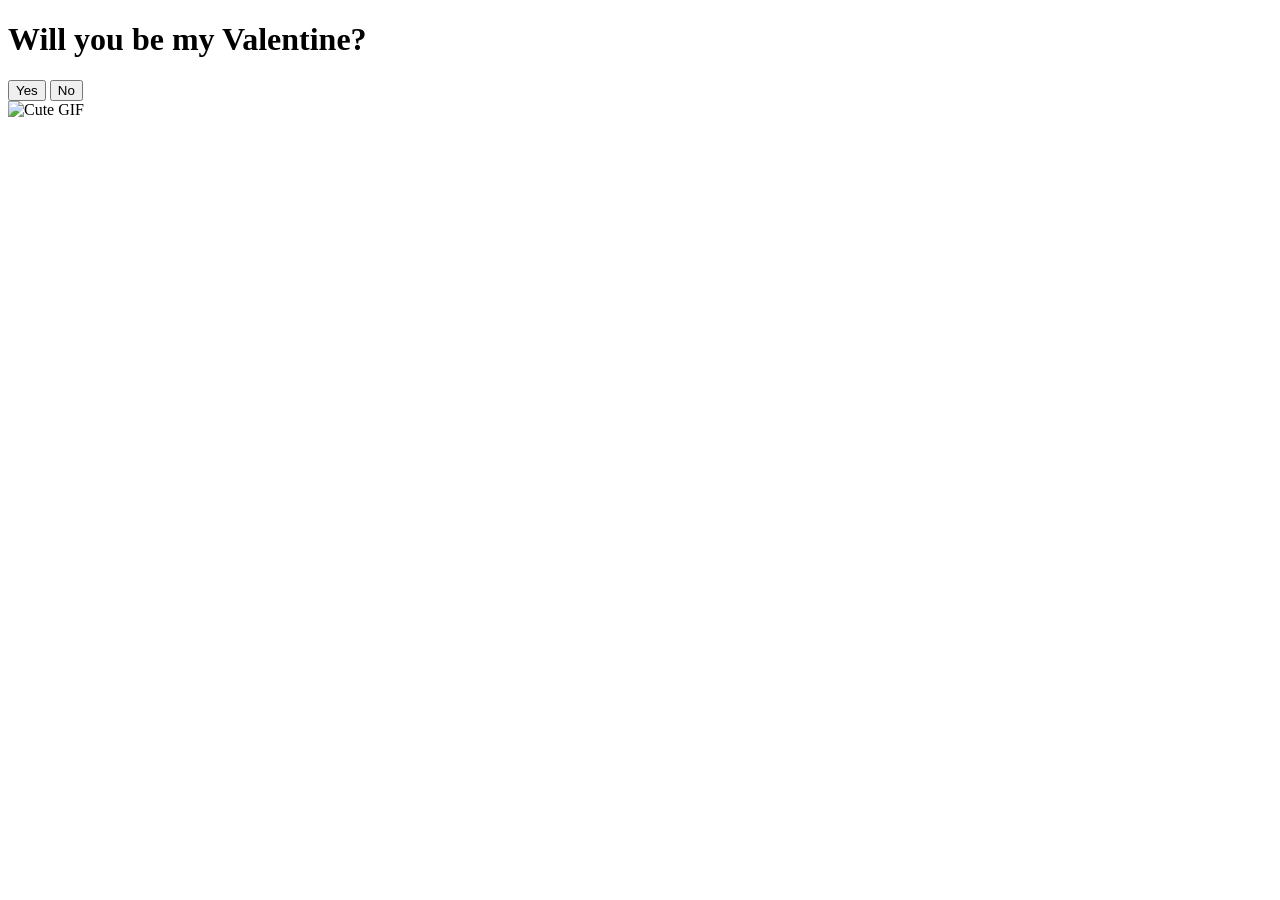
==== index.html @ e6e79764 "Initial commit for BMV project" ====
<!DOCTYPE html>
<html lang="en">
<head>
    <meta charset="UTF-8">
    <meta name="viewport" content="width=device-width, initial-scale=1.0">
    <title>Will You Be My Valentine?</title>
    <link rel="stylesheet" href="styles.css">
</head>
<body>
    <div class="container">
        <h1>Will you be my Valentine?</h1>
        <div class="buttons">
            <button class="yes-button" onclick="handleYesClick()">Yes</button>
            <button class="no-button" onclick="handleNoClick()">No</button>
        </div>
        <div class="gif_container">
            <img src="https://media1.giphy.com/media/v1.Y2lkPTc5MGI3NjExbW5lenZyZHI5OXM2eW95b3pmMG40cWVrMDhtNjVuM3A4dGNxa2g2dSZlcD12MV9pbnRlcm5hbF9naWZfYnlfaWQmY3Q9cw/VM1fcpu2bKs1e2Kdbj/giphy.gif" alt="Cute GIF">
        </div>
    </div>
    <script src="script.js"></script>
</body>
</html>
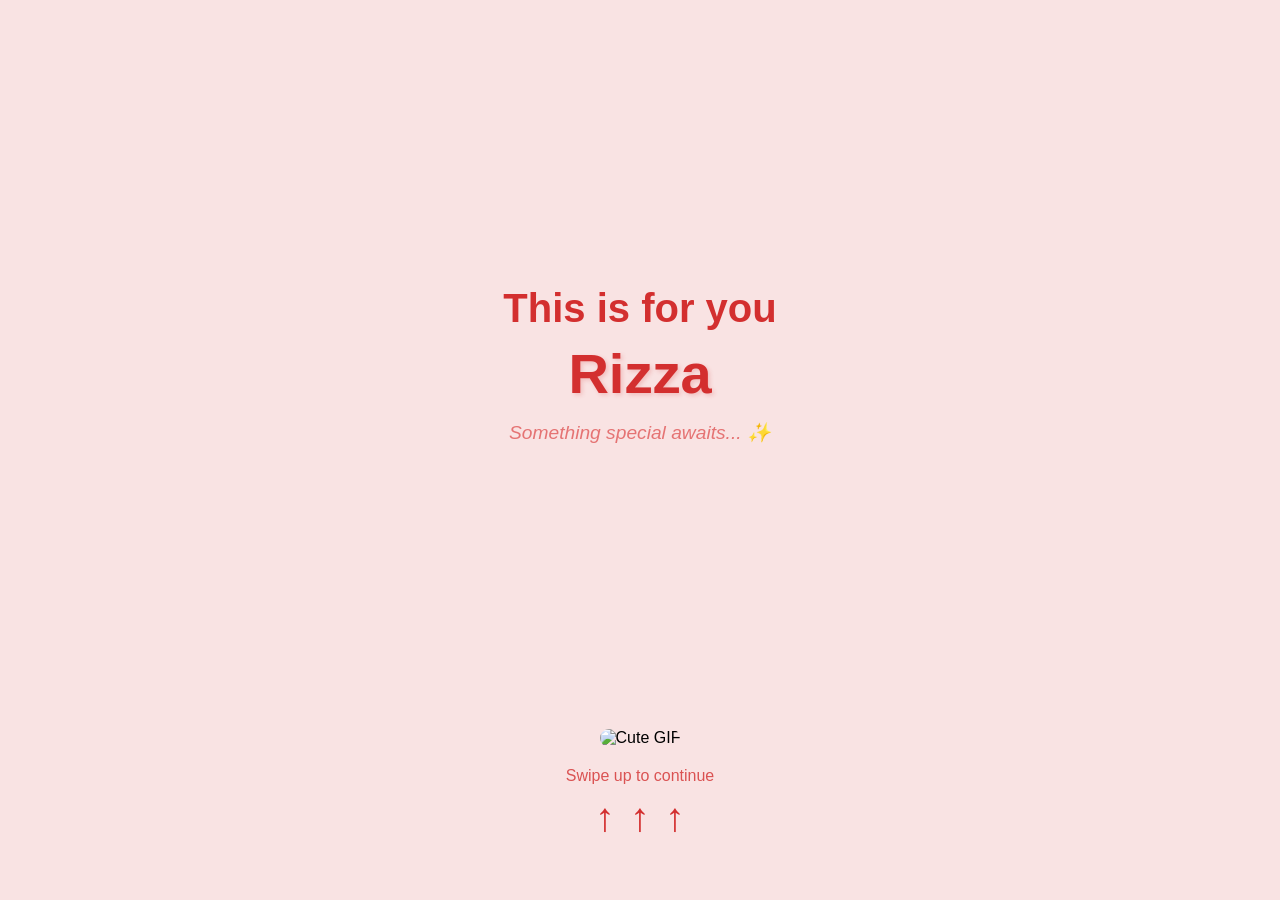
==== commit aec76e3b: "Add Rizza intro page with swipe-up animation" ====
--- a/index.html
+++ b/index.html
@@ -1,22 +1,36 @@
 <!DOCTYPE html>
 <html lang="en">
+
 <head>
     <meta charset="UTF-8">
     <meta name="viewport" content="width=device-width, initial-scale=1.0">
-    <title>Will You Be My Valentine?</title>
+    <title>For You, Rizza 💕</title>
     <link rel="stylesheet" href="styles.css">
 </head>
+
 <body>
     <div class="container">
-        <h1>Will you be my Valentine?</h1>
-        <div class="buttons">
-            <button class="yes-button" onclick="handleYesClick()">Yes</button>
-            <button class="no-button" onclick="handleNoClick()">No</button>
+        <div class="message-container">
+            <h1>This is for you</h1>
+            <h2 class="name">Rizza</h2>
+            <p class="subtitle">Something special awaits... ✨</p>
         </div>
+
         <div class="gif_container">
-            <img src="https://media1.giphy.com/media/v1.Y2lkPTc5MGI3NjExbW5lenZyZHI5OXM2eW95b3pmMG40cWVrMDhtNjVuM3A4dGNxa2g2dSZlcD12MV9pbnRlcm5hbF9naWZfYnlfaWQmY3Q9cw/VM1fcpu2bKs1e2Kdbj/giphy.gif" alt="Cute GIF">
+            <img src="https://media1.giphy.com/media/v1.Y2lkPTc5MGI3NjExbW5lenZyZHI5OXM2eW95b3pmMG40cWVrMDhtNjVuM3A4dGNxa2g2dSZlcD12MV9pbnRlcm5hbF9naWZfYnlfaWQmY3Q9cw/VM1fcpu2bKs1e2Kdbj/giphy.gif"
+                alt="Cute GIF">
+        </div>
+
+        <div class="swipe-indicator">
+            <p class="swipe-text">Swipe up to continue</p>
+            <div class="arrows">
+                <div class="arrow arrow-1">↑</div>
+                <div class="arrow arrow-2">↑</div>
+                <div class="arrow arrow-3">↑</div>
+            </div>
         </div>
     </div>
     <script src="script.js"></script>
 </body>
+
 </html>
--- a/styles.css
+++ b/styles.css
@@ -0,0 +1,148 @@
+body {
+    display: flex;
+    justify-content: center;
+    align-items: center;
+    height: 100vh;
+    margin: 0;
+    background-color: #f9e3e3;
+    font-family: 'Arial', sans-serif;
+    flex-direction: column;
+    overflow: hidden;
+    position: relative;
+}
+
+.container {
+    text-align: center;
+    display: flex;
+    flex-direction: column;
+    justify-content: space-between;
+    align-items: center;
+    height: 100vh;
+    padding: 40px 20px;
+    box-sizing: border-box;
+}
+
+.message-container {
+    flex: 1;
+    display: flex;
+    flex-direction: column;
+    justify-content: center;
+    align-items: center;
+}
+
+h1 {
+    font-size: 2.5em;
+    color: #d32f2f;
+    margin: 0;
+    margin-bottom: 10px;
+}
+
+.name {
+    font-size: 3.5em;
+    color: #d32f2f;
+    margin: 0;
+    font-weight: bold;
+    text-shadow: 2px 2px 4px rgba(211, 47, 47, 0.2);
+}
+
+.subtitle {
+    font-size: 1.2em;
+    color: #e57373;
+    margin-top: 15px;
+    font-style: italic;
+}
+
+.gif_container {
+    flex: 0;
+    margin: 20px 0;
+}
+
+.gif_container img {
+    max-width: 250px;
+    height: auto;
+    border-radius: 10px;
+}
+
+/* Swipe indicator at bottom */
+.swipe-indicator {
+    position: relative;
+    display: flex;
+    flex-direction: column;
+    align-items: center;
+    gap: 10px;
+    padding-bottom: 20px;
+    cursor: pointer;
+}
+
+.swipe-text {
+    font-size: 1em;
+    color: #d32f2f;
+    margin: 0;
+    opacity: 0.8;
+}
+
+.arrows {
+    display: flex;
+    gap: 15px;
+    align-items: center;
+}
+
+.arrow {
+    font-size: 2.5em;
+    color: #d32f2f;
+    animation: glow 1.5s ease-in-out infinite;
+    filter: drop-shadow(0 0 0px rgba(211, 47, 47, 0));
+    transition: transform 0.2s ease;
+}
+
+.arrow-1 {
+    animation-delay: 0s;
+}
+
+.arrow-2 {
+    animation-delay: 0.3s;
+}
+
+.arrow-3 {
+    animation-delay: 0.6s;
+}
+
+@keyframes glow {
+    0%, 100% {
+        filter: drop-shadow(0 0 0px rgba(211, 47, 47, 0));
+        transform: translateY(0);
+        opacity: 0.5;
+    }
+    50% {
+        filter: drop-shadow(0 0 15px rgba(211, 47, 47, 0.8));
+        transform: translateY(-5px);
+        opacity: 1;
+    }
+}
+
+.swipe-indicator:hover .arrow {
+    transform: translateY(-3px);
+}
+
+/* Mobile responsiveness */
+@media (max-width: 600px) {
+    h1 {
+        font-size: 2em;
+    }
+    
+    .name {
+        font-size: 2.8em;
+    }
+    
+    .subtitle {
+        font-size: 1em;
+    }
+    
+    .gif_container img {
+        max-width: 200px;
+    }
+    
+    .arrow {
+        font-size: 2em;
+    }
+}
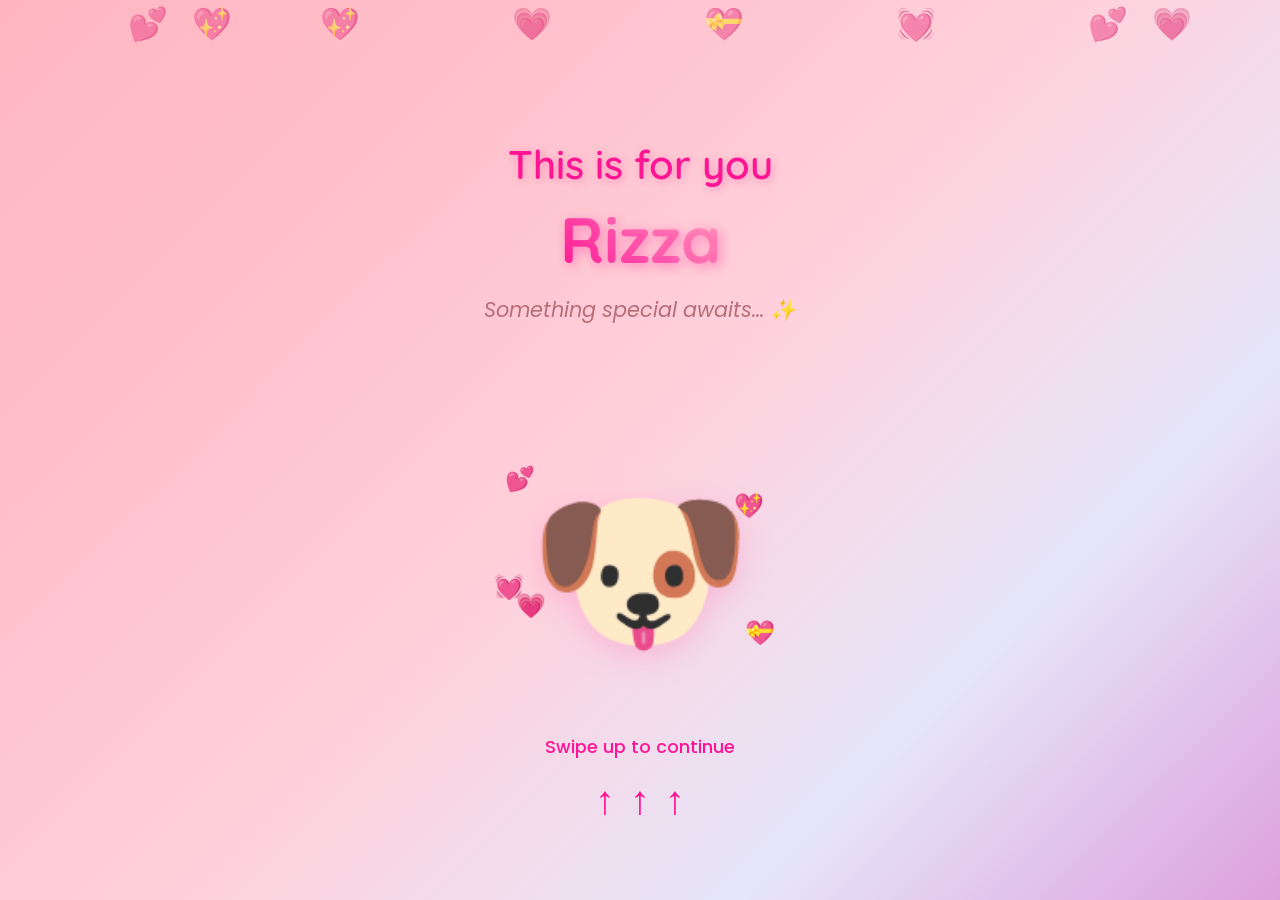
==== commit eb4836f2: "Revamp website: Add dog emoji character, floating hearts, fix button interactions, optimize for mobi" ====
--- a/index.html
+++ b/index.html
@@ -3,26 +3,52 @@
 
 <head>
     <meta charset="UTF-8">
-    <meta name="viewport" content="width=device-width, initial-scale=1.0">
+    <meta name="viewport" content="width=device-width, initial-scale=1.0, maximum-scale=1.0, user-scalable=no">
+    <meta name="theme-color" content="#FFB6C1">
     <title>For You, Rizza 💕</title>
+    <link rel="preconnect" href="https://fonts.googleapis.com">
+    <link rel="preconnect" href="https://fonts.gstatic.com" crossorigin>
+    <link
+        href="https://fonts.googleapis.com/css2?family=Poppins:wght@300;400;600;700&family=Quicksand:wght@400;500;600;700&display=swap"
+        rel="stylesheet">
     <link rel="stylesheet" href="styles.css">
 </head>
 
 <body>
+    <!-- Floating hearts background -->
+    <div class="hearts-container">
+        <div class="heart heart-1">💕</div>
+        <div class="heart heart-2">💖</div>
+        <div class="heart heart-3">💗</div>
+        <div class="heart heart-4">💝</div>
+        <div class="heart heart-5">💓</div>
+        <div class="heart heart-6">💕</div>
+        <div class="heart heart-7">💖</div>
+        <div class="heart heart-8">💗</div>
+    </div>
+
+    <!-- Particle canvas -->
+    <canvas id="particles"></canvas>
+
     <div class="container">
         <div class="message-container">
-            <h1>This is for you</h1>
-            <h2 class="name">Rizza</h2>
-            <p class="subtitle">Something special awaits... ✨</p>
+            <h1 class="fade-in">This is for you</h1>
+            <h2 class="name glow">Rizza</h2>
+            <p class="subtitle fade-in-delay">Something special awaits... ✨</p>
         </div>
 
-        <div class="gif_container">
-            <img src="https://media1.giphy.com/media/v1.Y2lkPTc5MGI3NjExbW5lenZyZHI5OXM2eW95b3pmMG40cWVrMDhtNjVuM3A4dGNxa2g2dSZlcD12MV9pbnRlcm5hbF9naWZfYnlfaWQmY3Q9cw/VM1fcpu2bKs1e2Kdbj/giphy.gif"
-                alt="Cute GIF">
+        <div class="character-container">
+            <div class="dog-emoji">🐶</div>
+            <!-- Floating hearts around the dog -->
+            <div class="dog-heart dog-heart-1">💕</div>
+            <div class="dog-heart dog-heart-2">💖</div>
+            <div class="dog-heart dog-heart-3">💗</div>
+            <div class="dog-heart dog-heart-4">💝</div>
+            <div class="dog-heart dog-heart-5">💓</div>
         </div>
 
         <div class="swipe-indicator">
-            <p class="swipe-text">Swipe up to continue</p>
+            <p class="swipe-text pulse">Swipe up to continue</p>
             <div class="arrows">
                 <div class="arrow arrow-1">↑</div>
                 <div class="arrow arrow-2">↑</div>
@@ -30,6 +56,7 @@
             </div>
         </div>
     </div>
+
     <script src="script.js"></script>
 </body>
 
--- a/styles.css
+++ b/styles.css
@@ -1,25 +1,132 @@
+* {
+    margin: 0;
+    padding: 0;
+    box-sizing: border-box;
+}
+
 body {
     display: flex;
     justify-content: center;
     align-items: center;
-    height: 100vh;
+    min-height: 100vh;
     margin: 0;
-    background-color: #f9e3e3;
-    font-family: 'Arial', sans-serif;
-    flex-direction: column;
+    background: linear-gradient(135deg, #FFB6C1 0%, #FFC0CB 25%, #FFD1DC 50%, #E6E6FA 75%, #DDA0DD 100%);
+    font-family: 'Poppins', sans-serif;
     overflow: hidden;
     position: relative;
 }
 
+/* Floating hearts background */
+.hearts-container {
+    position: fixed;
+    top: 0;
+    left: 0;
+    width: 100%;
+    height: 100%;
+    pointer-events: none;
+    z-index: 1;
+    overflow: hidden;
+}
+
+.heart {
+    position: absolute;
+    font-size: 2em;
+    opacity: 0.6;
+    animation: float-up 8s infinite ease-in-out;
+}
+
+.heart-1 {
+    left: 10%;
+    animation-delay: 0s;
+    animation-duration: 7s;
+}
+
+.heart-2 {
+    left: 25%;
+    animation-delay: 1.5s;
+    animation-duration: 8s;
+}
+
+.heart-3 {
+    left: 40%;
+    animation-delay: 3s;
+    animation-duration: 9s;
+}
+
+.heart-4 {
+    left: 55%;
+    animation-delay: 0.5s;
+    animation-duration: 7.5s;
+}
+
+.heart-5 {
+    left: 70%;
+    animation-delay: 2s;
+    animation-duration: 8.5s;
+}
+
+.heart-6 {
+    left: 85%;
+    animation-delay: 1s;
+    animation-duration: 7s;
+}
+
+.heart-7 {
+    left: 15%;
+    animation-delay: 2.5s;
+    animation-duration: 9s;
+}
+
+.heart-8 {
+    left: 90%;
+    animation-delay: 0.8s;
+    animation-duration: 8s;
+}
+
+@keyframes float-up {
+    0% {
+        bottom: -10%;
+        transform: translateX(0) rotate(0deg);
+        opacity: 0;
+    }
+
+    10% {
+        opacity: 0.6;
+    }
+
+    90% {
+        opacity: 0.6;
+    }
+
+    100% {
+        bottom: 110%;
+        transform: translateX(20px) rotate(360deg);
+        opacity: 0;
+    }
+}
+
+/* Particle canvas */
+#particles {
+    position: fixed;
+    top: 0;
+    left: 0;
+    width: 100%;
+    height: 100%;
+    pointer-events: none;
+    z-index: 2;
+}
+
+/* Main container */
 .container {
     text-align: center;
     display: flex;
     flex-direction: column;
     justify-content: space-between;
     align-items: center;
-    height: 100vh;
+    min-height: 100vh;
     padding: 40px 20px;
-    box-sizing: border-box;
+    position: relative;
+    z-index: 3;
 }
 
 .message-container {
@@ -28,57 +135,248 @@
     flex-direction: column;
     justify-content: center;
     align-items: center;
+    margin-top: 20px;
 }
 
 h1 {
     font-size: 2.5em;
-    color: #d32f2f;
+    color: #FF1493;
     margin: 0;
     margin-bottom: 10px;
+    font-weight: 600;
+    text-shadow: 2px 2px 8px rgba(255, 20, 147, 0.3);
+    font-family: 'Quicksand', sans-serif;
 }
 
 .name {
-    font-size: 3.5em;
-    color: #d32f2f;
+    font-size: 4em;
+    color: #FF1493;
     margin: 0;
-    font-weight: bold;
-    text-shadow: 2px 2px 4px rgba(211, 47, 47, 0.2);
+    font-weight: 700;
+    text-shadow: 3px 3px 12px rgba(255, 20, 147, 0.4);
+    font-family: 'Quicksand', sans-serif;
+    background: linear-gradient(45deg, #FF1493, #FF69B4, #FFB6C1);
+    -webkit-background-clip: text;
+    -webkit-text-fill-color: transparent;
+    background-clip: text;
 }
 
 .subtitle {
-    font-size: 1.2em;
-    color: #e57373;
+    font-size: 1.3em;
+    color: #B76E79;
     margin-top: 15px;
     font-style: italic;
-}
-
-.gif_container {
+    font-weight: 400;
+}
+
+/* Character container */
+.character-container {
     flex: 0;
-    margin: 20px 0;
-}
-
-.gif_container img {
-    max-width: 250px;
+    margin: 30px 0;
+    position: relative;
+}
+
+/* Floating hearts around the dog */
+.dog-heart {
+    position: absolute;
+    font-size: 1.5em;
+    animation: orbit-heart 4s ease-in-out infinite;
+    pointer-events: none;
+    z-index: 10;
+}
+
+.dog-heart-1 {
+    top: 10%;
+    left: -10%;
+    animation-delay: 0s;
+}
+
+.dog-heart-2 {
+    top: 20%;
+    right: -5%;
+    animation-delay: 0.8s;
+}
+
+.dog-heart-3 {
+    bottom: 30%;
+    left: -5%;
+    animation-delay: 1.6s;
+}
+
+.dog-heart-4 {
+    bottom: 20%;
+    right: -10%;
+    animation-delay: 2.4s;
+}
+
+.dog-heart-5 {
+    top: 50%;
+    left: -15%;
+    animation-delay: 3.2s;
+}
+
+@keyframes orbit-heart {
+
+    0%,
+    100% {
+        transform: translateY(0) scale(1);
+        opacity: 0.7;
+    }
+
+    25% {
+        transform: translateY(-10px) scale(1.2);
+        opacity: 1;
+    }
+
+    50% {
+        transform: translateY(0) scale(0.9);
+        opacity: 0.8;
+    }
+
+    75% {
+        transform: translateY(10px) scale(1.1);
+        opacity: 0.9;
+    }
+}
+
+.multipoodle {
+    max-width: 280px;
     height: auto;
-    border-radius: 10px;
-}
-
-/* Swipe indicator at bottom */
+    filter: drop-shadow(0 8px 15px rgba(255, 105, 180, 0.2));
+    transition: transform 0.3s ease;
+    mix-blend-mode: normal;
+    /* Remove checkered background */
+    background: transparent;
+    image-rendering: crisp-edges;
+}
+
+.dog-emoji {
+    font-size: 180px;
+    filter: drop-shadow(0 8px 15px rgba(255, 105, 180, 0.3));
+    animation: gentle-bounce 3s ease-in-out infinite;
+    cursor: pointer;
+    transition: transform 0.3s ease;
+}
+
+.dog-emoji:hover {
+    transform: scale(1.1) rotate(5deg);
+}
+
+/* Alternative: Use a mask to hide the checkered pattern */
+.character-container {
+    flex: 0;
+    margin: 30px 0;
+    position: relative;
+    background: transparent;
+}
+
+.character-container::before {
+    content: '';
+    position: absolute;
+    top: 50%;
+    left: 50%;
+    transform: translate(-50%, -50%);
+    width: 280px;
+    height: 280px;
+    background: radial-gradient(circle, rgba(255, 255, 255, 0) 0%, rgba(255, 255, 255, 0) 70%, transparent 100%);
+    z-index: -1;
+    border-radius: 50%;
+}
+
+.multipoodle:hover {
+    transform: scale(1.05) rotate(2deg);
+}
+
+/* Animations */
+.fade-in {
+    animation: fadeIn 1s ease-in;
+}
+
+.fade-in-delay {
+    animation: fadeIn 1.5s ease-in;
+}
+
+.glow {
+    animation: glow-pulse 2s ease-in-out infinite;
+}
+
+.bounce {
+    animation: gentle-bounce 3s ease-in-out infinite;
+}
+
+.pulse {
+    animation: pulse 2s ease-in-out infinite;
+}
+
+@keyframes fadeIn {
+    from {
+        opacity: 0;
+        transform: translateY(-20px);
+    }
+
+    to {
+        opacity: 1;
+        transform: translateY(0);
+    }
+}
+
+@keyframes glow-pulse {
+
+    0%,
+    100% {
+        text-shadow: 3px 3px 12px rgba(255, 20, 147, 0.4);
+    }
+
+    50% {
+        text-shadow: 3px 3px 20px rgba(255, 20, 147, 0.8), 0 0 30px rgba(255, 105, 180, 0.6);
+    }
+}
+
+@keyframes gentle-bounce {
+
+    0%,
+    100% {
+        transform: translateY(0);
+    }
+
+    50% {
+        transform: translateY(-15px);
+    }
+}
+
+@keyframes pulse {
+
+    0%,
+    100% {
+        opacity: 0.8;
+    }
+
+    50% {
+        opacity: 1;
+    }
+}
+
+/* Swipe indicator */
 .swipe-indicator {
     position: relative;
     display: flex;
     flex-direction: column;
     align-items: center;
     gap: 10px;
-    padding-bottom: 20px;
+    padding-bottom: 30px;
     cursor: pointer;
+    transition: transform 0.2s ease;
+}
+
+.swipe-indicator:active {
+    transform: scale(0.95);
 }
 
 .swipe-text {
-    font-size: 1em;
-    color: #d32f2f;
+    font-size: 1.1em;
+    color: #FF1493;
     margin: 0;
-    opacity: 0.8;
+    font-weight: 500;
 }
 
 .arrows {
@@ -89,9 +387,9 @@
 
 .arrow {
     font-size: 2.5em;
-    color: #d32f2f;
-    animation: glow 1.5s ease-in-out infinite;
-    filter: drop-shadow(0 0 0px rgba(211, 47, 47, 0));
+    color: #FF1493;
+    animation: arrow-glow 1.5s ease-in-out infinite;
+    filter: drop-shadow(0 0 0px rgba(255, 20, 147, 0));
     transition: transform 0.2s ease;
 }
 
@@ -107,42 +405,103 @@
     animation-delay: 0.6s;
 }
 
-@keyframes glow {
-    0%, 100% {
-        filter: drop-shadow(0 0 0px rgba(211, 47, 47, 0));
+@keyframes arrow-glow {
+
+    0%,
+    100% {
+        filter: drop-shadow(0 0 0px rgba(255, 20, 147, 0));
         transform: translateY(0);
         opacity: 0.5;
     }
+
     50% {
-        filter: drop-shadow(0 0 15px rgba(211, 47, 47, 0.8));
-        transform: translateY(-5px);
+        filter: drop-shadow(0 0 15px rgba(255, 20, 147, 0.9));
+        transform: translateY(-8px);
         opacity: 1;
     }
 }
 
 .swipe-indicator:hover .arrow {
-    transform: translateY(-3px);
-}
-
-/* Mobile responsiveness */
+    transform: translateY(-5px);
+}
+
+/* Mobile responsiveness - iPhone 12 (390x844) and Android 1.5K */
 @media (max-width: 600px) {
     h1 {
         font-size: 2em;
     }
-    
+
     .name {
-        font-size: 2.8em;
-    }
-    
+        font-size: 3em;
+    }
+
     .subtitle {
-        font-size: 1em;
-    }
-    
-    .gif_container img {
-        max-width: 200px;
-    }
-    
+        font-size: 1.1em;
+        padding: 0 10px;
+    }
+
+    .multipoodle {
+        max-width: 220px;
+    }
+
     .arrow {
         font-size: 2em;
     }
-}
+
+    .heart {
+        font-size: 1.5em;
+    }
+}
+
+/* High DPI displays (Android 1.5K) */
+@media (min-width: 1080px) and (min-height: 1920px) {
+    h1 {
+        font-size: 3.5em;
+    }
+
+    .name {
+        font-size: 5.5em;
+    }
+
+    .subtitle {
+        font-size: 1.8em;
+    }
+
+    .multipoodle {
+        max-width: 400px;
+    }
+}
+
+/* Landscape mode */
+@media (max-height: 500px) and (orientation: landscape) {
+    .container {
+        padding: 20px;
+    }
+
+    h1 {
+        font-size: 1.5em;
+    }
+
+    .name {
+        font-size: 2.5em;
+    }
+
+    .multipoodle {
+        max-width: 150px;
+    }
+
+    .message-container {
+        margin-top: 10px;
+    }
+}
+
+/* Smooth page transition */
+body.fade-out {
+    animation: fadeOut 0.5s ease-out forwards;
+}
+
+@keyframes fadeOut {
+    to {
+        opacity: 0;
+    }
+}
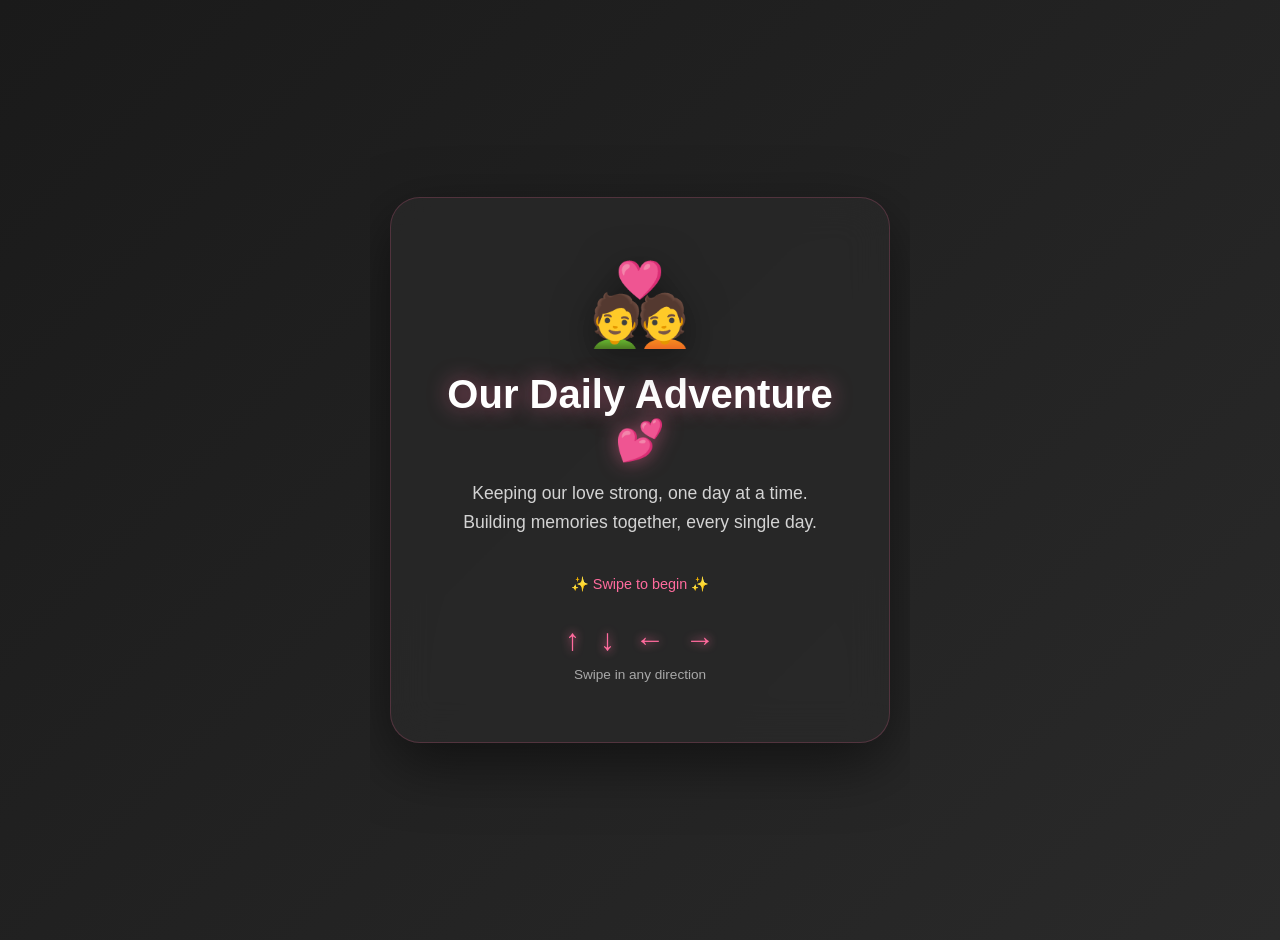
==== commit 836662d6: "Add swipeable homepage with neon heart animations and dark theme redesign" ====
--- a/index.html
+++ b/index.html
@@ -3,61 +3,245 @@
 
 <head>
     <meta charset="UTF-8">
-    <meta name="viewport" content="width=device-width, initial-scale=1.0, maximum-scale=1.0, user-scalable=no">
-    <meta name="theme-color" content="#FFB6C1">
-    <title>For You, Rizza 💕</title>
-    <link rel="preconnect" href="https://fonts.googleapis.com">
-    <link rel="preconnect" href="https://fonts.gstatic.com" crossorigin>
-    <link
-        href="https://fonts.googleapis.com/css2?family=Poppins:wght@300;400;600;700&family=Quicksand:wght@400;500;600;700&display=swap"
-        rel="stylesheet">
-    <link rel="stylesheet" href="styles.css">
+    <meta name="viewport" content="width=device-width, initial-scale=1.0">
+    <title>Our Daily Adventure 💕</title>
+    <link rel="stylesheet" href="tracker_styles.css">
+    <style>
+        /* Homepage specific styles */
+        .homepage-container {
+            min-height: 100vh;
+            display: flex;
+            flex-direction: column;
+            align-items: center;
+            justify-content: center;
+            padding: 20px;
+            position: relative;
+            overflow: hidden;
+            z-index: 10;
+        }
+
+        .hero-card {
+            background: rgba(42, 42, 42, 0.7);
+            backdrop-filter: blur(20px);
+            border-radius: 30px;
+            padding: 60px 40px;
+            text-align: center;
+            max-width: 500px;
+            width: 100%;
+            border: 1px solid rgba(255, 107, 157, 0.2);
+            box-shadow: 0 20px 60px rgba(0, 0, 0, 0.5);
+            position: relative;
+            z-index: 2;
+        }
+
+        .couple-emoji {
+            font-size: 80px;
+            margin-bottom: 20px;
+            animation: float 3s ease-in-out infinite;
+        }
+
+        @keyframes float {
+
+            0%,
+            100% {
+                transform: translateY(0px);
+            }
+
+            50% {
+                transform: translateY(-10px);
+            }
+        }
+
+        .hero-title {
+            font-size: 2.5rem;
+            font-weight: 700;
+            color: #fff;
+            margin-bottom: 15px;
+            text-shadow: 0 0 20px rgba(255, 107, 157, 0.5);
+        }
+
+        .hero-subtitle {
+            font-size: 1.1rem;
+            color: rgba(255, 255, 255, 0.8);
+            margin-bottom: 40px;
+            line-height: 1.6;
+        }
+
+        .swipe-indicator {
+            display: flex;
+            gap: 20px;
+            justify-content: center;
+            align-items: center;
+            margin-top: 30px;
+        }
+
+        .swipe-hint {
+            font-size: 0.9rem;
+            color: #FF6B9D;
+            margin-bottom: 15px;
+            animation: pulse 2s ease-in-out infinite;
+        }
+
+        @keyframes pulse {
+
+            0%,
+            100% {
+                opacity: 0.6;
+            }
+
+            50% {
+                opacity: 1;
+            }
+        }
+
+        .arrow {
+            font-size: 30px;
+            color: #FF6B9D;
+            animation: bounce 2s ease-in-out infinite;
+            filter: drop-shadow(0 0 5px #FF6B9D);
+        }
+
+        .arrow-up {
+            animation-delay: 0s;
+        }
+
+        .arrow-down {
+            animation-delay: 0.5s;
+        }
+
+        .arrow-left {
+            animation-delay: 1s;
+        }
+
+        .arrow-right {
+            animation-delay: 1.5s;
+        }
+
+        @keyframes bounce {
+
+            0%,
+            100% {
+                transform: scale(1);
+                opacity: 0.7;
+            }
+
+            50% {
+                transform: scale(1.2);
+                opacity: 1;
+            }
+        }
+
+        .swipe-text {
+            font-size: 0.85rem;
+            color: rgba(255, 255, 255, 0.6);
+            margin-top: 10px;
+        }
+
+        /* Mobile optimizations */
+        @media (max-width: 768px) {
+            .hero-card {
+                padding: 40px 30px;
+            }
+
+            .hero-title {
+                font-size: 2rem;
+            }
+
+            .couple-emoji {
+                font-size: 60px;
+            }
+        }
+    </style>
 </head>
 
 <body>
-    <!-- Floating hearts background -->
-    <div class="hearts-container">
-        <div class="heart heart-1">💕</div>
-        <div class="heart heart-2">💖</div>
-        <div class="heart heart-3">💗</div>
-        <div class="heart heart-4">💝</div>
-        <div class="heart heart-5">💓</div>
-        <div class="heart heart-6">💕</div>
-        <div class="heart heart-7">💖</div>
-        <div class="heart heart-8">💗</div>
-    </div>
-
-    <!-- Particle canvas -->
-    <canvas id="particles"></canvas>
-
-    <div class="container">
-        <div class="message-container">
-            <h1 class="fade-in">This is for you</h1>
-            <h2 class="name glow">Rizza</h2>
-            <p class="subtitle fade-in-delay">Something special awaits... ✨</p>
-        </div>
-
-        <div class="character-container">
-            <div class="dog-emoji">🐶</div>
-            <!-- Floating hearts around the dog -->
-            <div class="dog-heart dog-heart-1">💕</div>
-            <div class="dog-heart dog-heart-2">💖</div>
-            <div class="dog-heart dog-heart-3">💗</div>
-            <div class="dog-heart dog-heart-4">💝</div>
-            <div class="dog-heart dog-heart-5">💓</div>
-        </div>
-
-        <div class="swipe-indicator">
-            <p class="swipe-text pulse">Swipe up to continue</p>
-            <div class="arrows">
-                <div class="arrow arrow-1">↑</div>
-                <div class="arrow arrow-2">↑</div>
-                <div class="arrow arrow-3">↑</div>
+    <!-- Neon hearts background -->
+    <div class="hearts-background"></div>
+
+    <!-- Homepage content -->
+    <div class="homepage-container">
+        <div class="hero-card">
+            <div class="couple-emoji">💑</div>
+            <h1 class="hero-title">Our Daily Adventure 💕</h1>
+            <p class="hero-subtitle">
+                Keeping our love strong, one day at a time.<br>
+                Building memories together, every single day.
+            </p>
+
+            <div class="swipe-hint">✨ Swipe to begin ✨</div>
+
+            <div class="swipe-indicator">
+                <span class="arrow arrow-up">↑</span>
+                <span class="arrow arrow-down">↓</span>
+                <span class="arrow arrow-left">←</span>
+                <span class="arrow arrow-right">→</span>
             </div>
+
+            <p class="swipe-text">Swipe in any direction</p>
         </div>
     </div>
 
-    <script src="script.js"></script>
+    <script src="tracker_script.js"></script>
+    <script>
+        // Swipe gesture detection
+        let touchStartX = 0;
+        let touchStartY = 0;
+        let touchEndX = 0;
+        let touchEndY = 0;
+
+        const minSwipeDistance = 50; // Minimum distance for a swipe
+
+        document.addEventListener('touchstart', (e) => {
+            touchStartX = e.changedTouches[0].screenX;
+            touchStartY = e.changedTouches[0].screenY;
+        });
+
+        document.addEventListener('touchend', (e) => {
+            touchEndX = e.changedTouches[0].screenX;
+            touchEndY = e.changedTouches[0].screenY;
+            handleSwipe();
+        });
+
+        // Mouse support for desktop testing
+        let mouseDown = false;
+        let mouseStartX = 0;
+        let mouseStartY = 0;
+
+        document.addEventListener('mousedown', (e) => {
+            mouseDown = true;
+            mouseStartX = e.screenX;
+            mouseStartY = e.screenY;
+        });
+
+        document.addEventListener('mouseup', (e) => {
+            if (mouseDown) {
+                touchStartX = mouseStartX;
+                touchStartY = mouseStartY;
+                touchEndX = e.screenX;
+                touchEndY = e.screenY;
+                handleSwipe();
+                mouseDown = false;
+            }
+        });
+
+        function handleSwipe() {
+            const deltaX = touchEndX - touchStartX;
+            const deltaY = touchEndY - touchStartY;
+            const absDeltaX = Math.abs(deltaX);
+            const absDeltaY = Math.abs(deltaY);
+
+            // Check if swipe distance is sufficient
+            if (absDeltaX > minSwipeDistance || absDeltaY > minSwipeDistance) {
+                // Navigate to tracker page on any swipe
+                window.location.href = 'tracker.html';
+            }
+        }
+
+        // Initialize neon hearts
+        if (typeof createFloatingHearts === 'function') {
+            createFloatingHearts();
+        }
+    </script>
 </body>
 
 </html>
--- a/tracker_styles.css
+++ b/tracker_styles.css
@@ -0,0 +1,683 @@
+* {
+    margin: 0;
+    padding: 0;
+    box-sizing: border-box;
+}
+
+:root {
+    --dark-bg: #1a1a1a;
+    --dark-bg-secondary: #2a2a2a;
+    --dark-card: rgba(42, 42, 42, 0.8);
+    --coral-primary: #FF6B6B;
+    --coral-secondary: #FF8787;
+    --coral-light: #FFA07A;
+    --pink-heart: #FF69B4;
+    --pink-light: #FFB6C1;
+    --text-primary: #ffffff;
+    --text-secondary: #b0b0b0;
+}
+
+body {
+    font-family: 'Poppins', sans-serif;
+    background: linear-gradient(135deg, var(--dark-bg) 0%, var(--dark-bg-secondary) 100%);
+    min-height: 100vh;
+    display: flex;
+    justify-content: center;
+    align-items: center;
+    padding: 20px;
+    overflow-x: hidden;
+    position: relative;
+}
+
+/* Floating bubble hearts background */
+.hearts-background {
+    position: fixed;
+    top: 0;
+    left: 0;
+    width: 100%;
+    height: 100%;
+    pointer-events: none;
+    z-index: 1;
+    overflow: hidden;
+}
+
+@keyframes float-bubble {
+    0% {
+        transform: translateY(100vh) rotate(0deg) scale(0.8);
+        opacity: 0;
+    }
+
+    10% {
+        opacity: 0.6;
+    }
+
+    90% {
+        opacity: 0.6;
+    }
+
+    100% {
+        transform: translateY(-10vh) rotate(360deg) scale(1.2);
+        opacity: 0;
+    }
+}
+
+/* Container */
+.container {
+    max-width: 500px;
+    width: 100%;
+    position: relative;
+    z-index: 2;
+}
+
+/* Header */
+.header {
+    text-align: center;
+    margin-bottom: 30px;
+}
+
+.title {
+    font-size: 2.5em;
+    color: var(--text-primary);
+    font-family: 'Quicksand', sans-serif;
+    font-weight: 700;
+    text-shadow: 3px 3px 10px rgba(0, 0, 0, 0.5);
+    margin-bottom: 10px;
+    animation: fade-in 0.8s ease-out;
+}
+
+.emoji-bounce {
+    display: inline-block;
+    animation: gentle-bounce 2s ease-in-out infinite;
+}
+
+.emoji-bounce.delay {
+    animation-delay: 0.5s;
+}
+
+@keyframes gentle-bounce {
+
+    0%,
+    100% {
+        transform: translateY(0);
+    }
+
+    50% {
+        transform: translateY(-10px);
+    }
+}
+
+.subtitle {
+    font-size: 1.1em;
+    color: var(--text-secondary);
+    font-weight: 300;
+    animation: fade-in 1s ease-out 0.3s both;
+}
+
+/* Couple animation */
+.couple-animation {
+    display: flex;
+    justify-content: center;
+    align-items: center;
+    margin: 30px 0;
+    position: relative;
+    animation: fade-in 1s ease-out 0.5s both;
+}
+
+.couple-emoji {
+    font-size: 80px;
+    filter: drop-shadow(0 10px 20px rgba(0, 0, 0, 0.5));
+    animation: pulse-heart 2s ease-in-out infinite;
+}
+
+@keyframes pulse-heart {
+
+    0%,
+    100% {
+        transform: scale(1);
+    }
+
+    50% {
+        transform: scale(1.1);
+    }
+}
+
+.connection-line {
+    position: absolute;
+    width: 100px;
+    height: 3px;
+    background: linear-gradient(90deg, transparent, var(--coral-primary), transparent);
+    animation: pulse-line 2s ease-in-out infinite;
+}
+
+@keyframes pulse-line {
+
+    0%,
+    100% {
+        opacity: 0.3;
+        width: 100px;
+    }
+
+    50% {
+        opacity: 1;
+        width: 120px;
+    }
+}
+
+/* Day display */
+.day-display {
+    text-align: center;
+    background: var(--dark-card);
+    backdrop-filter: blur(10px);
+    border-radius: 20px;
+    padding: 20px;
+    margin-bottom: 30px;
+    border: 2px solid rgba(255, 107, 107, 0.3);
+    animation: slide-up 0.8s ease-out 0.7s both;
+}
+
+.day-label {
+    font-size: 0.9em;
+    color: var(--text-secondary);
+    margin-bottom: 5px;
+}
+
+.day-name {
+    font-size: 2.5em;
+    color: var(--text-primary);
+    font-family: 'Quicksand', sans-serif;
+    font-weight: 700;
+    text-shadow: 2px 2px 8px rgba(0, 0, 0, 0.5);
+    margin-bottom: 5px;
+}
+
+.day-special {
+    font-size: 1.1em;
+    color: var(--coral-light);
+    font-weight: 500;
+    margin-top: 10px;
+}
+
+/* Activity card */
+.activity-card {
+    background: var(--dark-card);
+    backdrop-filter: blur(10px);
+    border-radius: 25px;
+    padding: 30px;
+    box-shadow: 0 20px 60px rgba(0, 0, 0, 0.5);
+    margin-bottom: 30px;
+    border: 2px solid rgba(255, 107, 107, 0.2);
+    animation: slide-up 0.8s ease-out 0.9s both;
+    transition: transform 0.3s ease;
+}
+
+.activity-card:hover {
+    transform: translateY(-5px);
+    border-color: var(--coral-primary);
+}
+
+@keyframes slide-up {
+    from {
+        opacity: 0;
+        transform: translateY(30px);
+    }
+
+    to {
+        opacity: 1;
+        transform: translateY(0);
+    }
+}
+
+.card-header {
+    display: flex;
+    align-items: center;
+    gap: 15px;
+    margin-bottom: 20px;
+    padding-bottom: 20px;
+    border-bottom: 2px solid rgba(255, 107, 107, 0.2);
+}
+
+.activity-emoji {
+    font-size: 3em;
+    filter: drop-shadow(0 5px 10px rgba(0, 0, 0, 0.3));
+}
+
+.activity-title {
+    font-size: 1.8em;
+    color: var(--coral-primary);
+    font-family: 'Quicksand', sans-serif;
+    font-weight: 700;
+    flex: 1;
+}
+
+.card-body {
+    margin-bottom: 25px;
+}
+
+.activity-description {
+    font-size: 1.1em;
+    color: var(--text-secondary);
+    line-height: 1.6;
+    margin-bottom: 20px;
+}
+
+.activity-meta {
+    display: flex;
+    gap: 20px;
+    margin-bottom: 20px;
+}
+
+.meta-item {
+    display: flex;
+    align-items: center;
+    gap: 8px;
+    background: rgba(255, 107, 107, 0.1);
+    padding: 10px 15px;
+    border-radius: 15px;
+}
+
+.meta-icon {
+    font-size: 1.2em;
+}
+
+.meta-text {
+    font-size: 0.95em;
+    color: var(--text-secondary);
+    font-weight: 500;
+}
+
+.activity-materials {
+    background: rgba(255, 107, 107, 0.1);
+    border-radius: 15px;
+    padding: 15px;
+    margin-bottom: 20px;
+}
+
+.materials-label {
+    font-size: 0.9em;
+    color: var(--coral-primary);
+    font-weight: 600;
+    margin-bottom: 10px;
+}
+
+.materials-list {
+    list-style: none;
+    padding-left: 0;
+}
+
+.materials-list li {
+    font-size: 0.95em;
+    color: var(--text-secondary);
+    padding: 5px 0;
+    padding-left: 25px;
+    position: relative;
+}
+
+.materials-list li::before {
+    content: '✓';
+    position: absolute;
+    left: 0;
+    color: var(--coral-secondary);
+    font-weight: bold;
+}
+
+.activity-tips {
+    background: rgba(255, 107, 107, 0.15);
+    border-radius: 15px;
+    padding: 15px;
+    display: flex;
+    gap: 10px;
+    align-items: flex-start;
+}
+
+.tips-icon {
+    font-size: 1.5em;
+    flex-shrink: 0;
+}
+
+.tips-text {
+    font-size: 0.95em;
+    color: var(--text-secondary);
+    font-style: italic;
+    line-height: 1.5;
+}
+
+/* Card actions */
+.card-actions {
+    display: flex;
+    gap: 15px;
+}
+
+.btn {
+    flex: 1;
+    padding: 15px 25px;
+    border: none;
+    border-radius: 50px;
+    font-size: 1.1em;
+    font-weight: 600;
+    font-family: 'Quicksand', sans-serif;
+    cursor: pointer;
+    transition: all 0.3s ease;
+    display: flex;
+    align-items: center;
+    justify-content: center;
+    gap: 8px;
+    box-shadow: 0 5px 15px rgba(0, 0, 0, 0.3);
+}
+
+.btn-icon {
+    font-size: 1.2em;
+}
+
+.btn-complete {
+    background: linear-gradient(135deg, var(--coral-primary), var(--coral-secondary));
+    color: white;
+}
+
+.btn-complete:hover {
+    transform: scale(1.05);
+    box-shadow: 0 8px 20px rgba(255, 107, 107, 0.5);
+}
+
+.btn-complete:active {
+    transform: scale(0.98);
+}
+
+.btn-skip {
+    background: transparent;
+    border: 2px solid var(--coral-primary);
+    color: var(--coral-primary);
+}
+
+.btn-skip:hover {
+    background: var(--coral-primary);
+    color: white;
+    transform: scale(1.05);
+    box-shadow: 0 8px 20px rgba(255, 107, 107, 0.4);
+}
+
+.btn-skip:active {
+    transform: scale(0.98);
+}
+
+/* Progress section */
+.progress-section {
+    display: grid;
+    grid-template-columns: 1fr 1fr;
+    gap: 15px;
+    margin-bottom: 30px;
+    animation: fade-in 1s ease-out 1.1s both;
+}
+
+.stat-card {
+    background: var(--dark-card);
+    backdrop-filter: blur(10px);
+    border-radius: 20px;
+    padding: 20px;
+    display: flex;
+    align-items: center;
+    gap: 15px;
+    box-shadow: 0 10px 30px rgba(0, 0, 0, 0.3);
+    border: 2px solid rgba(255, 107, 107, 0.2);
+    transition: transform 0.3s ease;
+}
+
+.stat-card:hover {
+    transform: translateY(-3px);
+    border-color: var(--coral-primary);
+}
+
+.stat-icon {
+    font-size: 2.5em;
+    filter: drop-shadow(0 3px 6px rgba(0, 0, 0, 0.3));
+}
+
+.stat-content {
+    flex: 1;
+}
+
+.stat-label {
+    font-size: 0.85em;
+    color: var(--text-secondary);
+    margin-bottom: 5px;
+}
+
+.stat-value {
+    font-size: 1.3em;
+    color: var(--coral-primary);
+    font-weight: 700;
+    font-family: 'Quicksand', sans-serif;
+}
+
+/* Navigation buttons */
+.nav-buttons {
+    display: flex;
+    gap: 15px;
+    animation: fade-in 1s ease-out 1.3s both;
+}
+
+.nav-btn {
+    flex: 1;
+    padding: 15px;
+    background: var(--dark-card);
+    backdrop-filter: blur(10px);
+    border: 2px solid rgba(255, 107, 107, 0.3);
+    border-radius: 50px;
+    font-size: 1em;
+    font-weight: 600;
+    font-family: 'Quicksand', sans-serif;
+    color: var(--coral-primary);
+    cursor: pointer;
+    transition: all 0.3s ease;
+    display: flex;
+    align-items: center;
+    justify-content: center;
+    gap: 8px;
+}
+
+.nav-btn:hover {
+    background: rgba(42, 42, 42, 1);
+    border-color: var(--coral-primary);
+    transform: scale(1.05);
+    box-shadow: 0 5px 15px rgba(255, 107, 107, 0.3);
+}
+
+.nav-icon {
+    font-size: 1.2em;
+}
+
+/* Celebration overlay */
+.celebration-overlay {
+    position: fixed;
+    top: 0;
+    left: 0;
+    width: 100%;
+    height: 100%;
+    background: rgba(0, 0, 0, 0.9);
+    display: none;
+    justify-content: center;
+    align-items: center;
+    z-index: 1000;
+    animation: fade-in 0.3s ease-out;
+}
+
+.celebration-overlay.show {
+    display: flex;
+}
+
+.celebration-content {
+    background: linear-gradient(135deg, var(--coral-primary), var(--coral-secondary));
+    border-radius: 30px;
+    padding: 50px;
+    text-align: center;
+    animation: pop-in 0.5s ease-out;
+}
+
+@keyframes pop-in {
+    0% {
+        transform: scale(0.5);
+        opacity: 0;
+    }
+
+    100% {
+        transform: scale(1);
+        opacity: 1;
+    }
+}
+
+.celebration-title {
+    font-size: 3em;
+    color: #fff;
+    font-family: 'Quicksand', sans-serif;
+    margin-bottom: 20px;
+    text-shadow: 3px 3px 10px rgba(0, 0, 0, 0.3);
+}
+
+.celebration-message {
+    font-size: 1.5em;
+    color: #fff;
+    margin-bottom: 20px;
+}
+
+.celebration-emoji {
+    font-size: 4em;
+    animation: spin-celebrate 1s ease-in-out infinite;
+}
+
+@keyframes spin-celebrate {
+
+    0%,
+    100% {
+        transform: rotate(-10deg) scale(1);
+    }
+
+    50% {
+        transform: rotate(10deg) scale(1.2);
+    }
+}
+
+/* Modal */
+.modal {
+    position: fixed;
+    top: 0;
+    left: 0;
+    width: 100%;
+    height: 100%;
+    background: rgba(0, 0, 0, 0.9);
+    display: none;
+    justify-content: center;
+    align-items: center;
+    z-index: 1000;
+    padding: 20px;
+}
+
+.modal.show {
+    display: flex;
+}
+
+.modal-content {
+    background: var(--dark-bg-secondary);
+    border: 2px solid rgba(255, 107, 107, 0.3);
+    border-radius: 25px;
+    max-width: 500px;
+    width: 100%;
+    max-height: 80vh;
+    overflow-y: auto;
+    animation: slide-up 0.3s ease-out;
+}
+
+.modal-header {
+    display: flex;
+    justify-content: space-between;
+    align-items: center;
+    padding: 25px;
+    border-bottom: 2px solid rgba(255, 107, 107, 0.2);
+}
+
+.modal-title {
+    font-size: 1.8em;
+    color: var(--coral-primary);
+    font-family: 'Quicksand', sans-serif;
+    font-weight: 700;
+}
+
+.modal-close {
+    background: none;
+    border: none;
+    font-size: 2em;
+    color: var(--text-secondary);
+    cursor: pointer;
+    transition: color 0.3s ease;
+}
+
+.modal-close:hover {
+    color: var(--coral-primary);
+}
+
+.modal-body {
+    padding: 25px;
+}
+
+/* Animations */
+@keyframes fade-in {
+    from {
+        opacity: 0;
+    }
+
+    to {
+        opacity: 1;
+    }
+}
+
+/* Mobile responsiveness */
+@media (max-width: 600px) {
+    .title {
+        font-size: 2em;
+    }
+
+    .couple-emoji {
+        font-size: 60px;
+    }
+
+    .day-name {
+        font-size: 2em;
+    }
+
+    .activity-card {
+        padding: 20px;
+    }
+
+    .activity-title {
+        font-size: 1.5em;
+    }
+
+    .card-actions {
+        flex-direction: column;
+    }
+
+    .progress-section {
+        grid-template-columns: 1fr;
+    }
+
+    .nav-buttons {
+        flex-direction: column;
+    }
+}
+
+/* High DPI displays */
+@media (min-width: 1080px) and (min-height: 1920px) {
+    .title {
+        font-size: 3.5em;
+    }
+
+    .couple-emoji {
+        font-size: 120px;
+    }
+
+    .day-name {
+        font-size: 3.5em;
+    }
+
+    .activity-title {
+        font-size: 2.5em;
+    }
+}
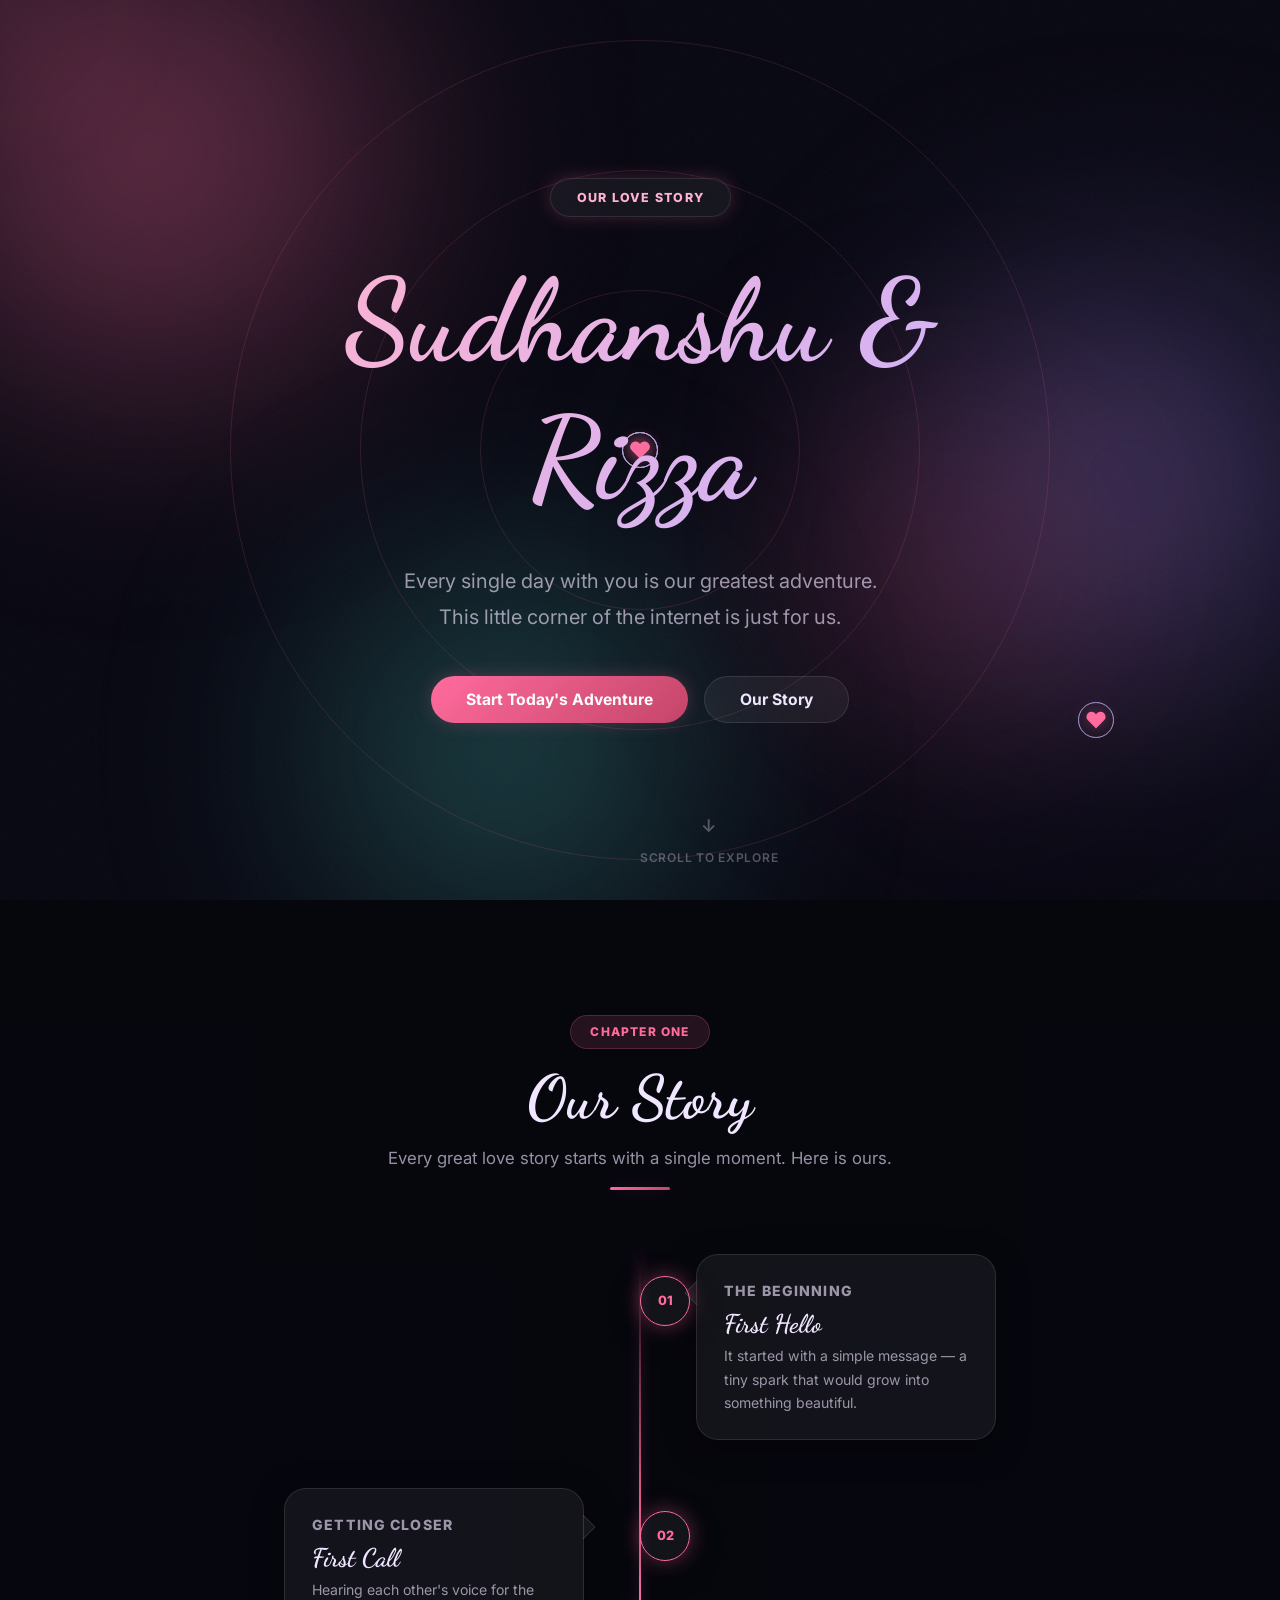
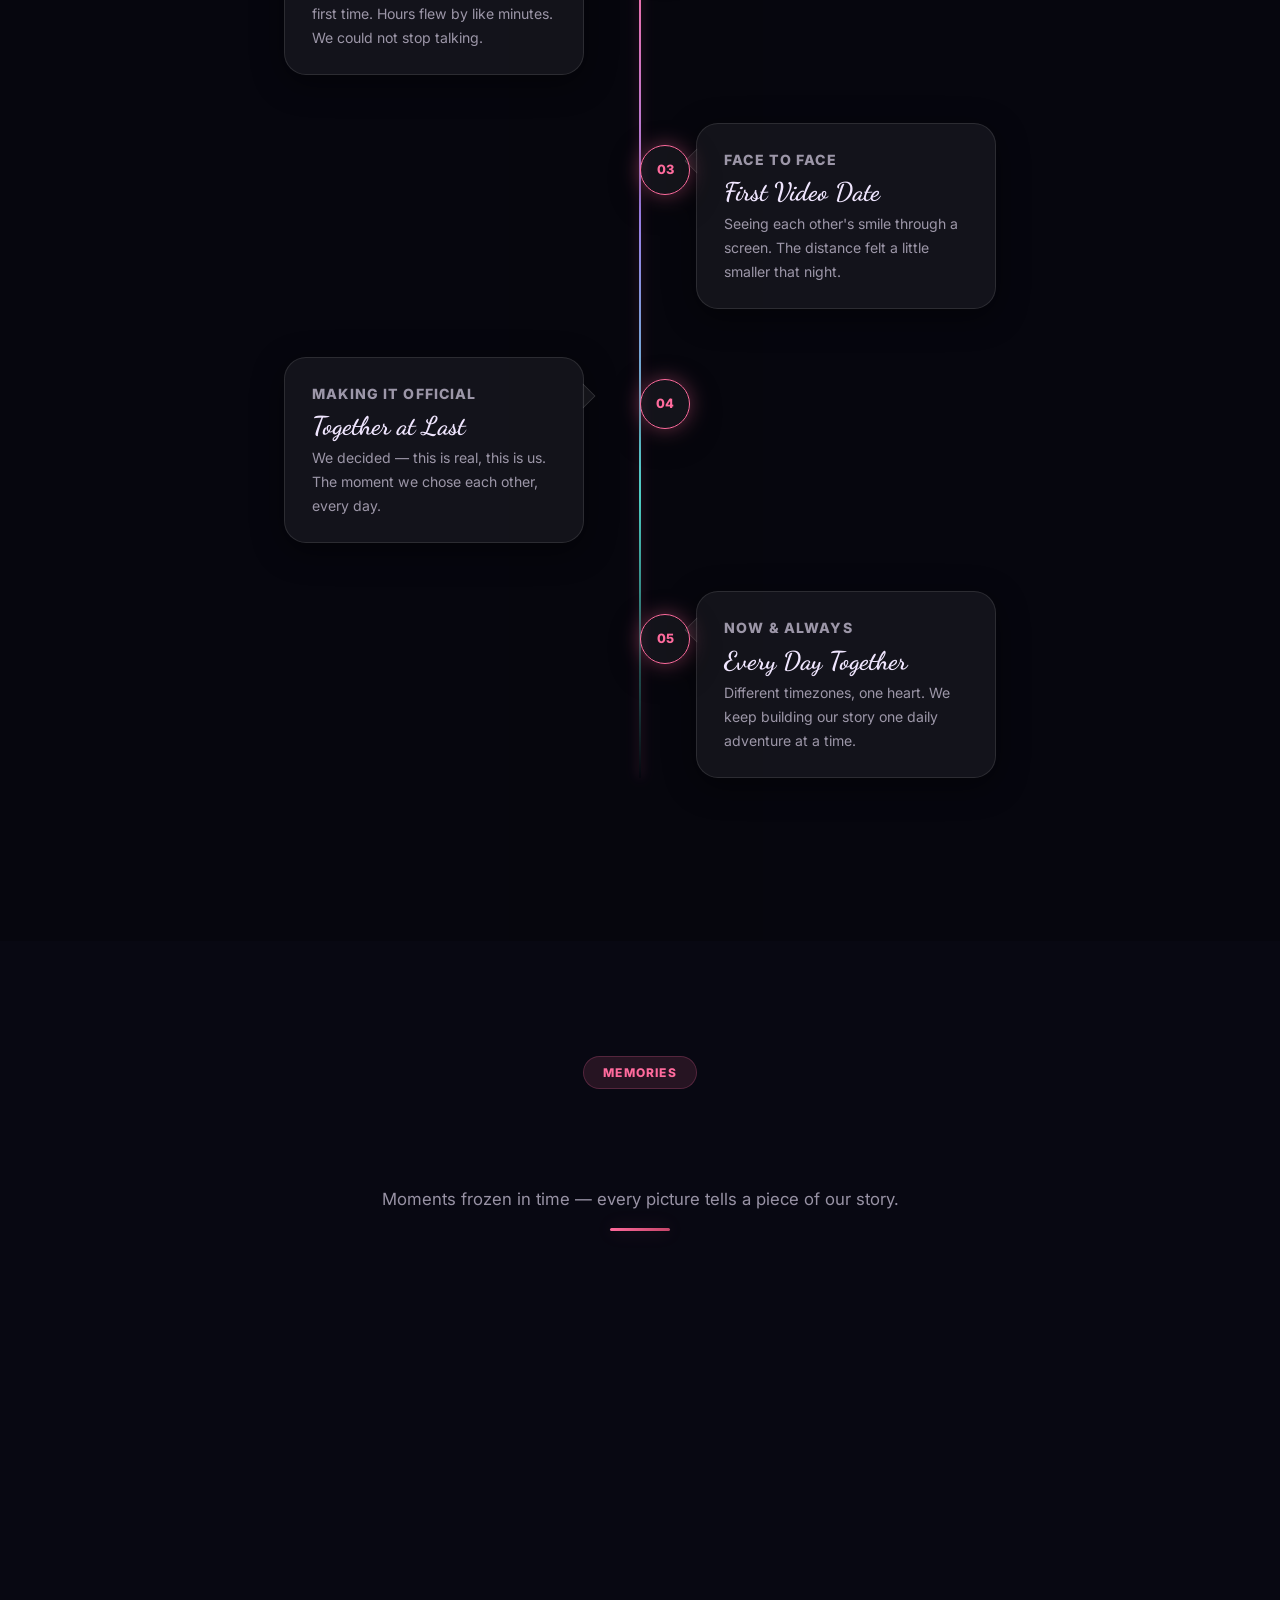
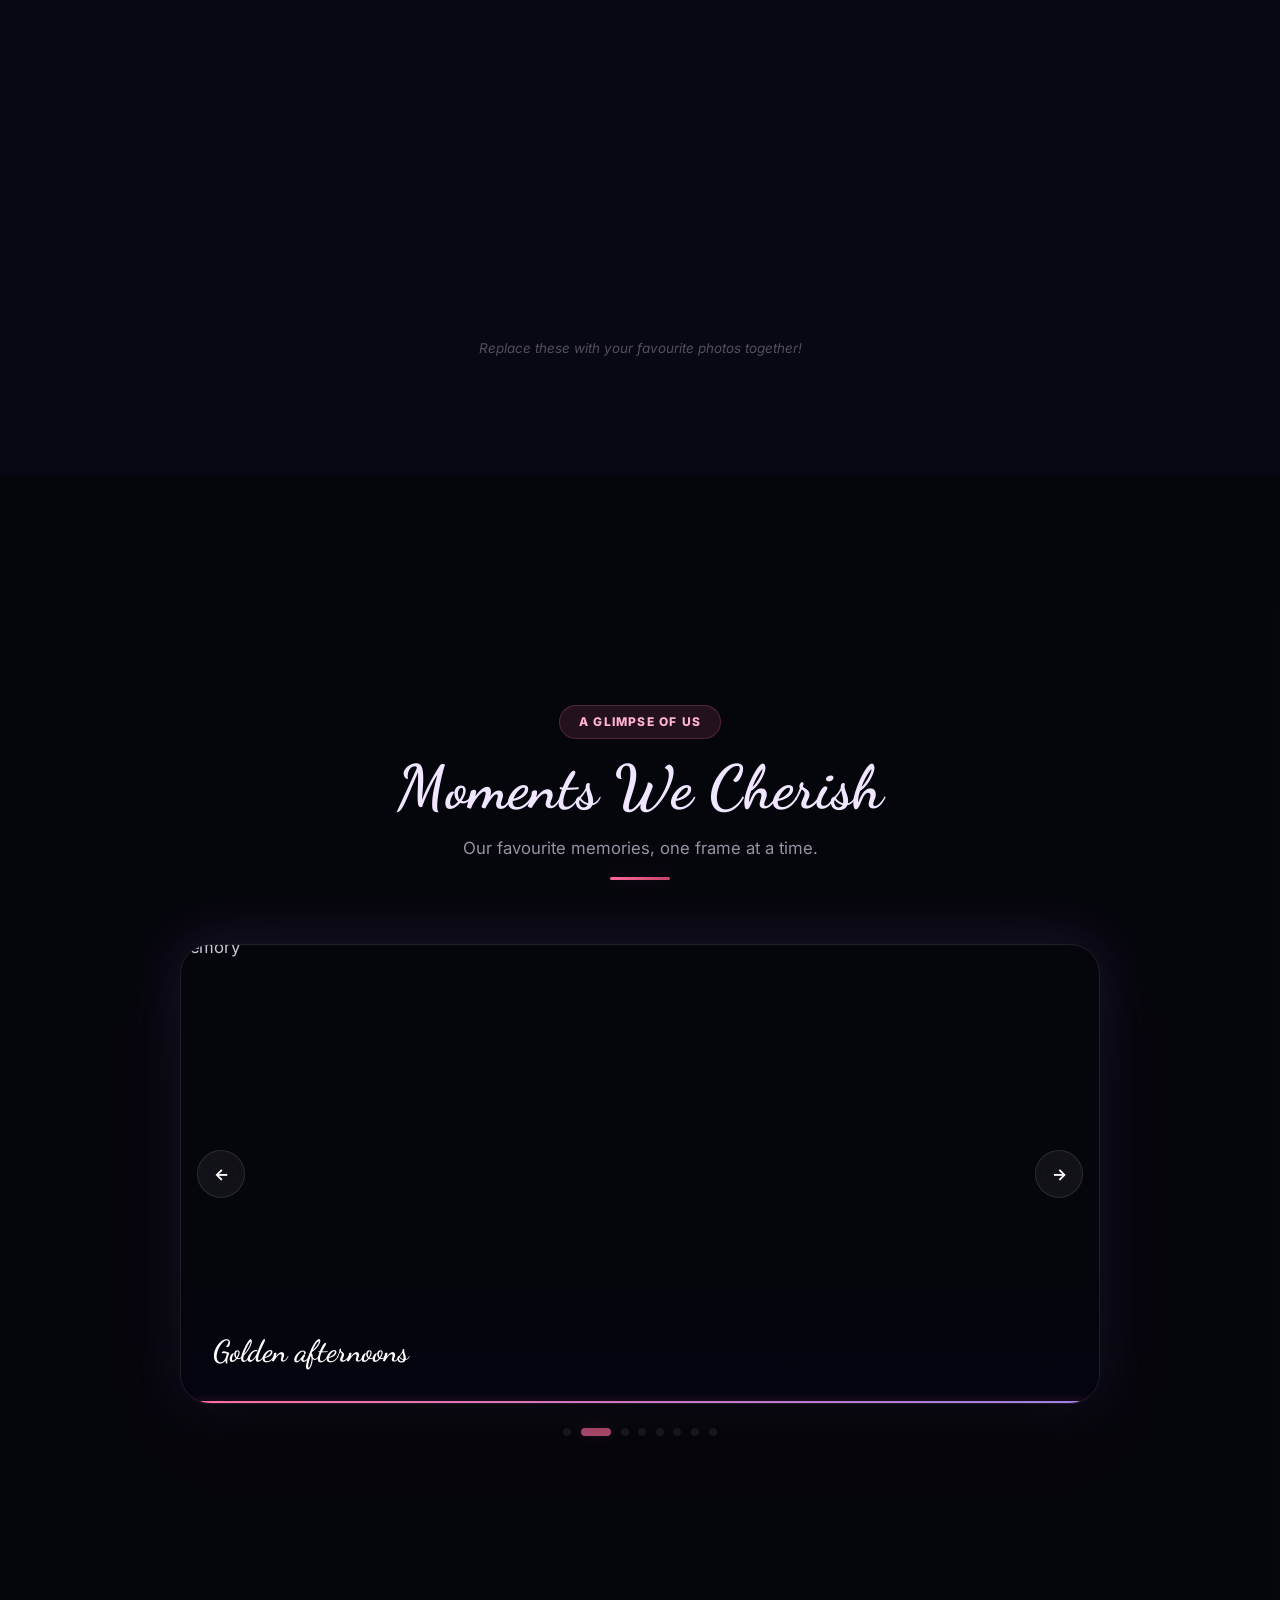
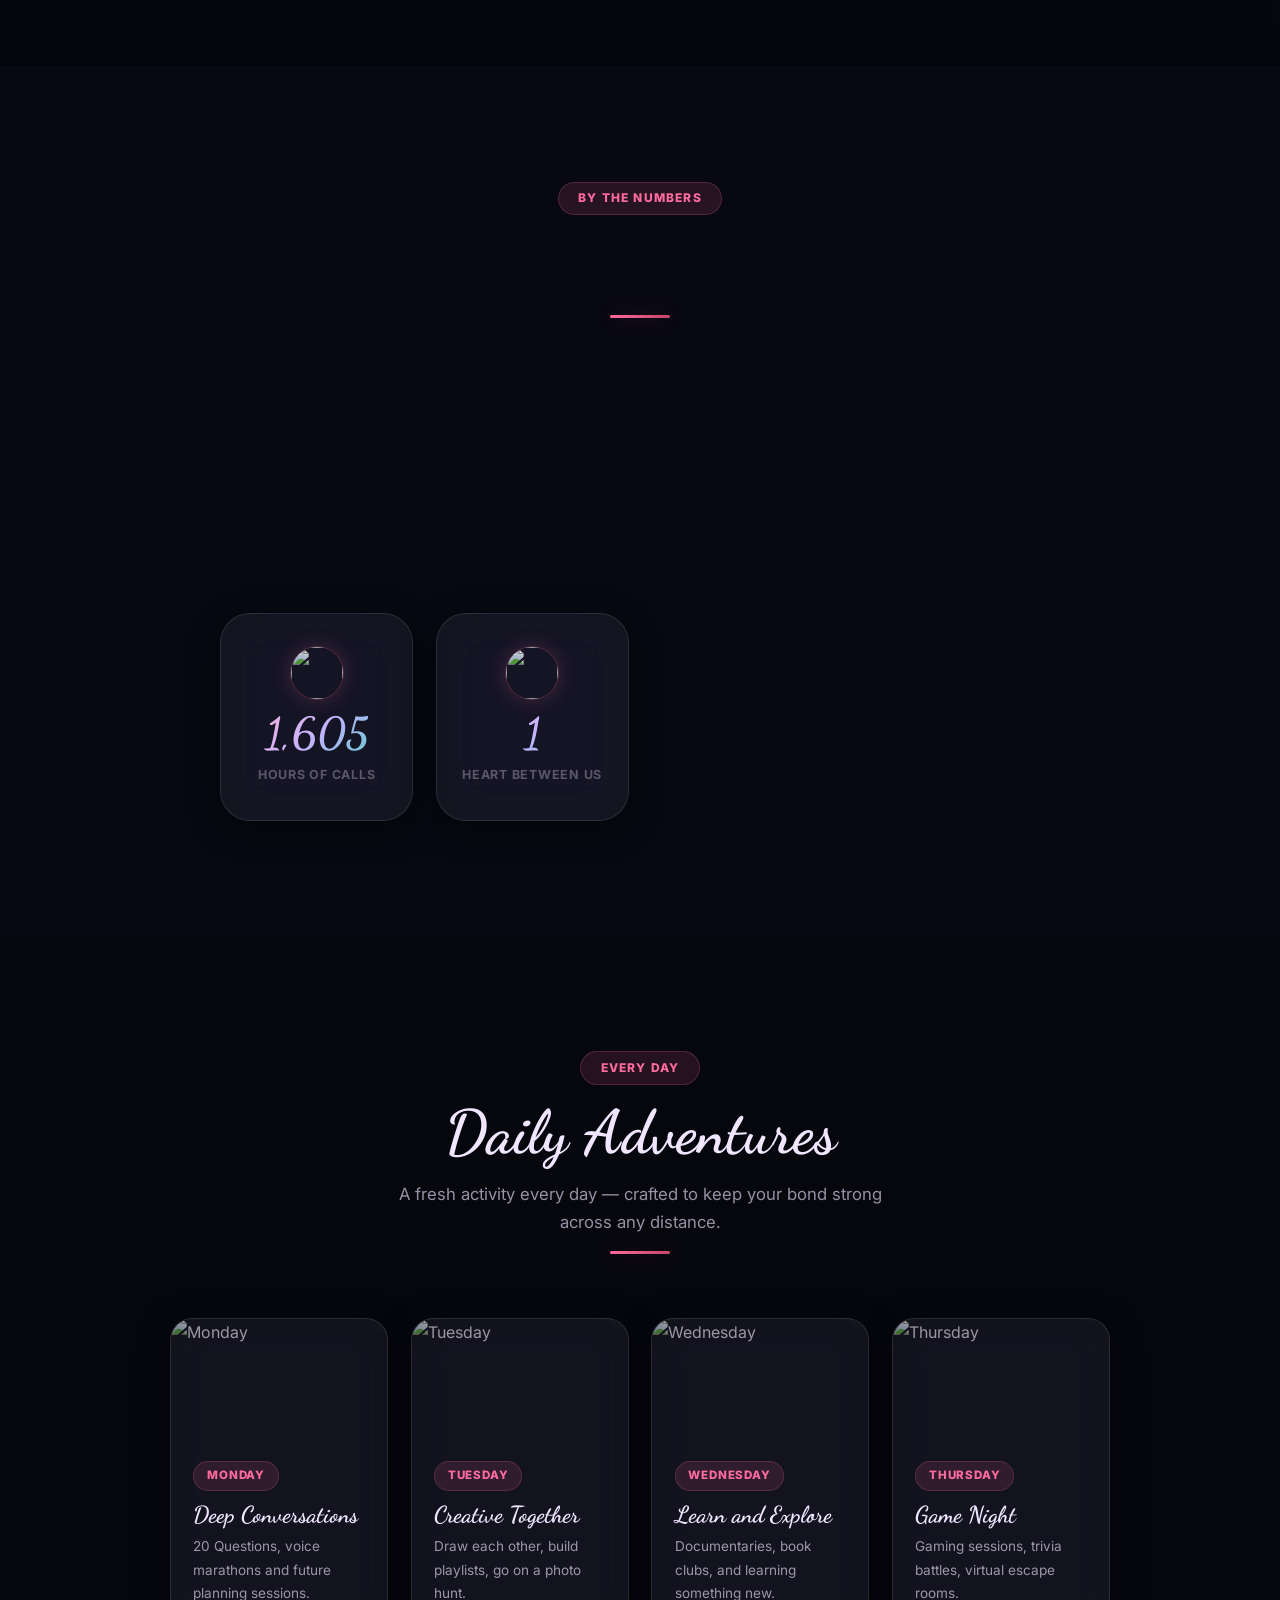
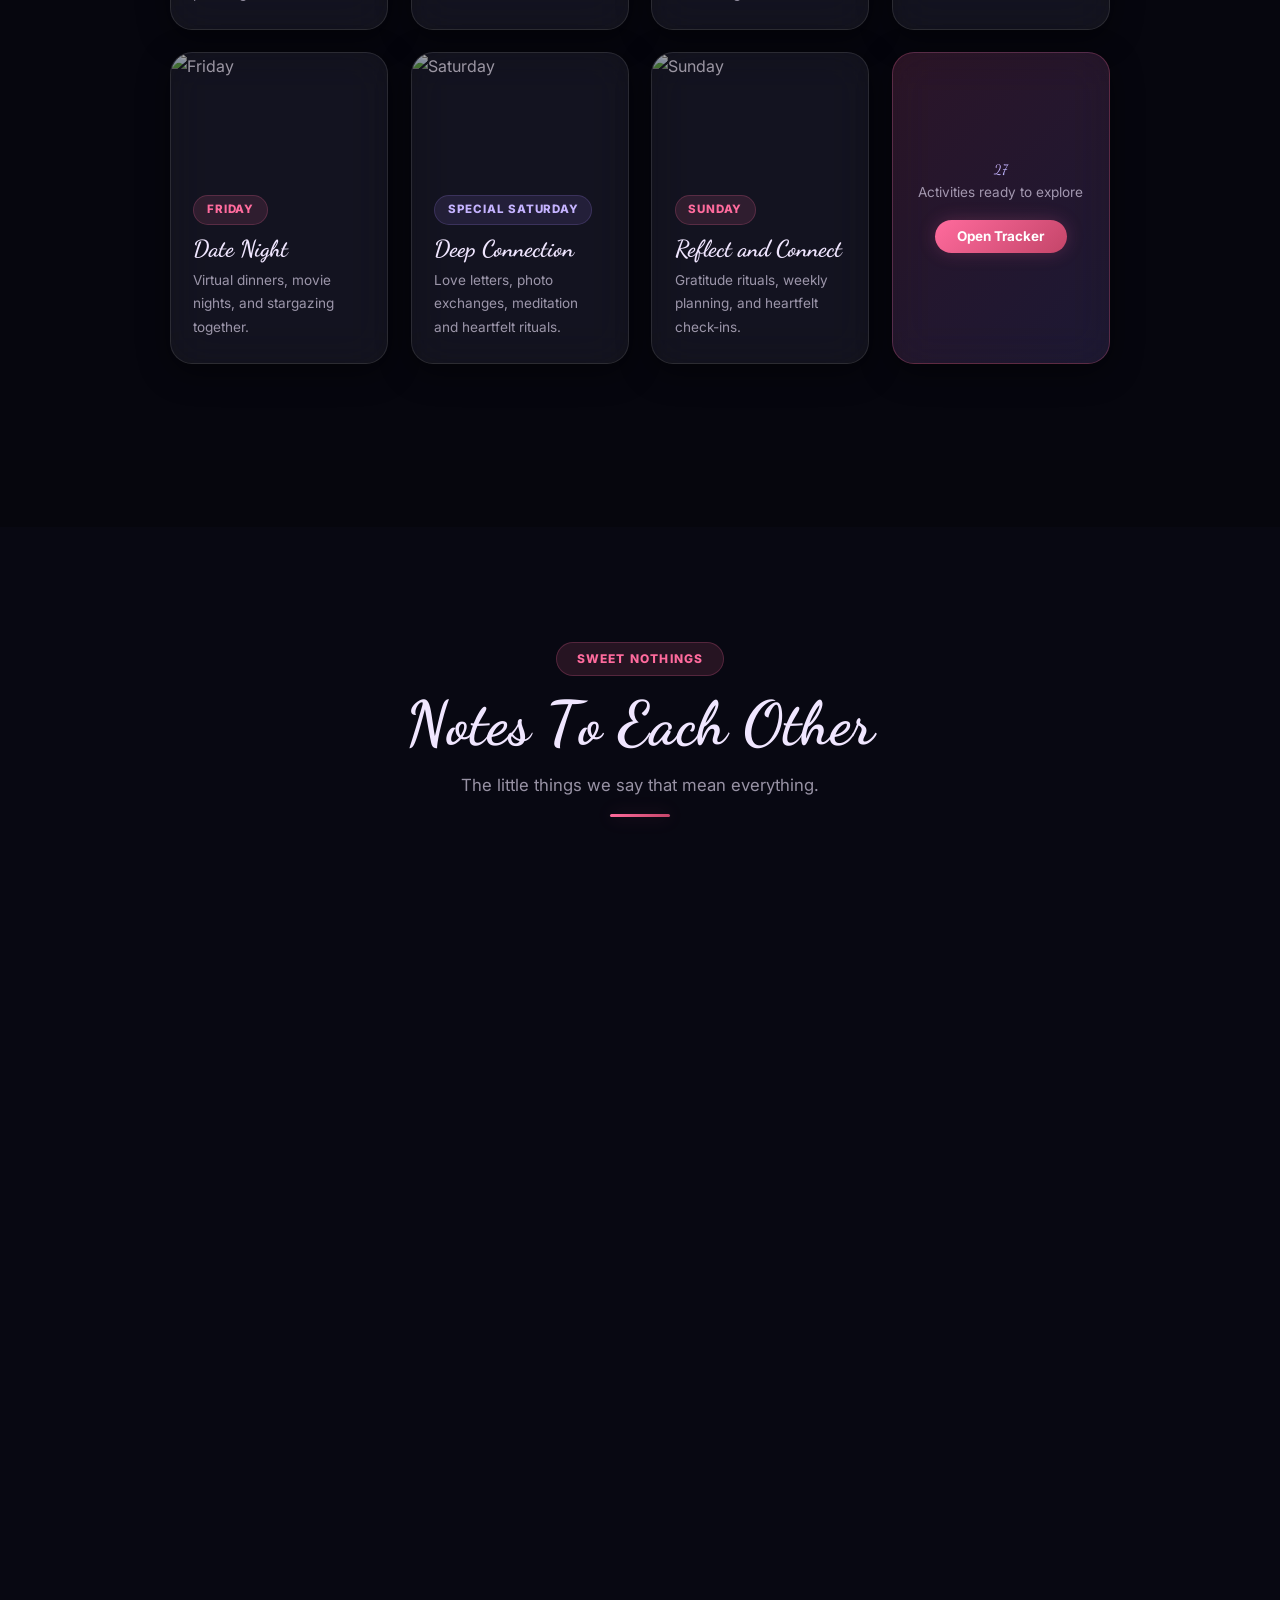
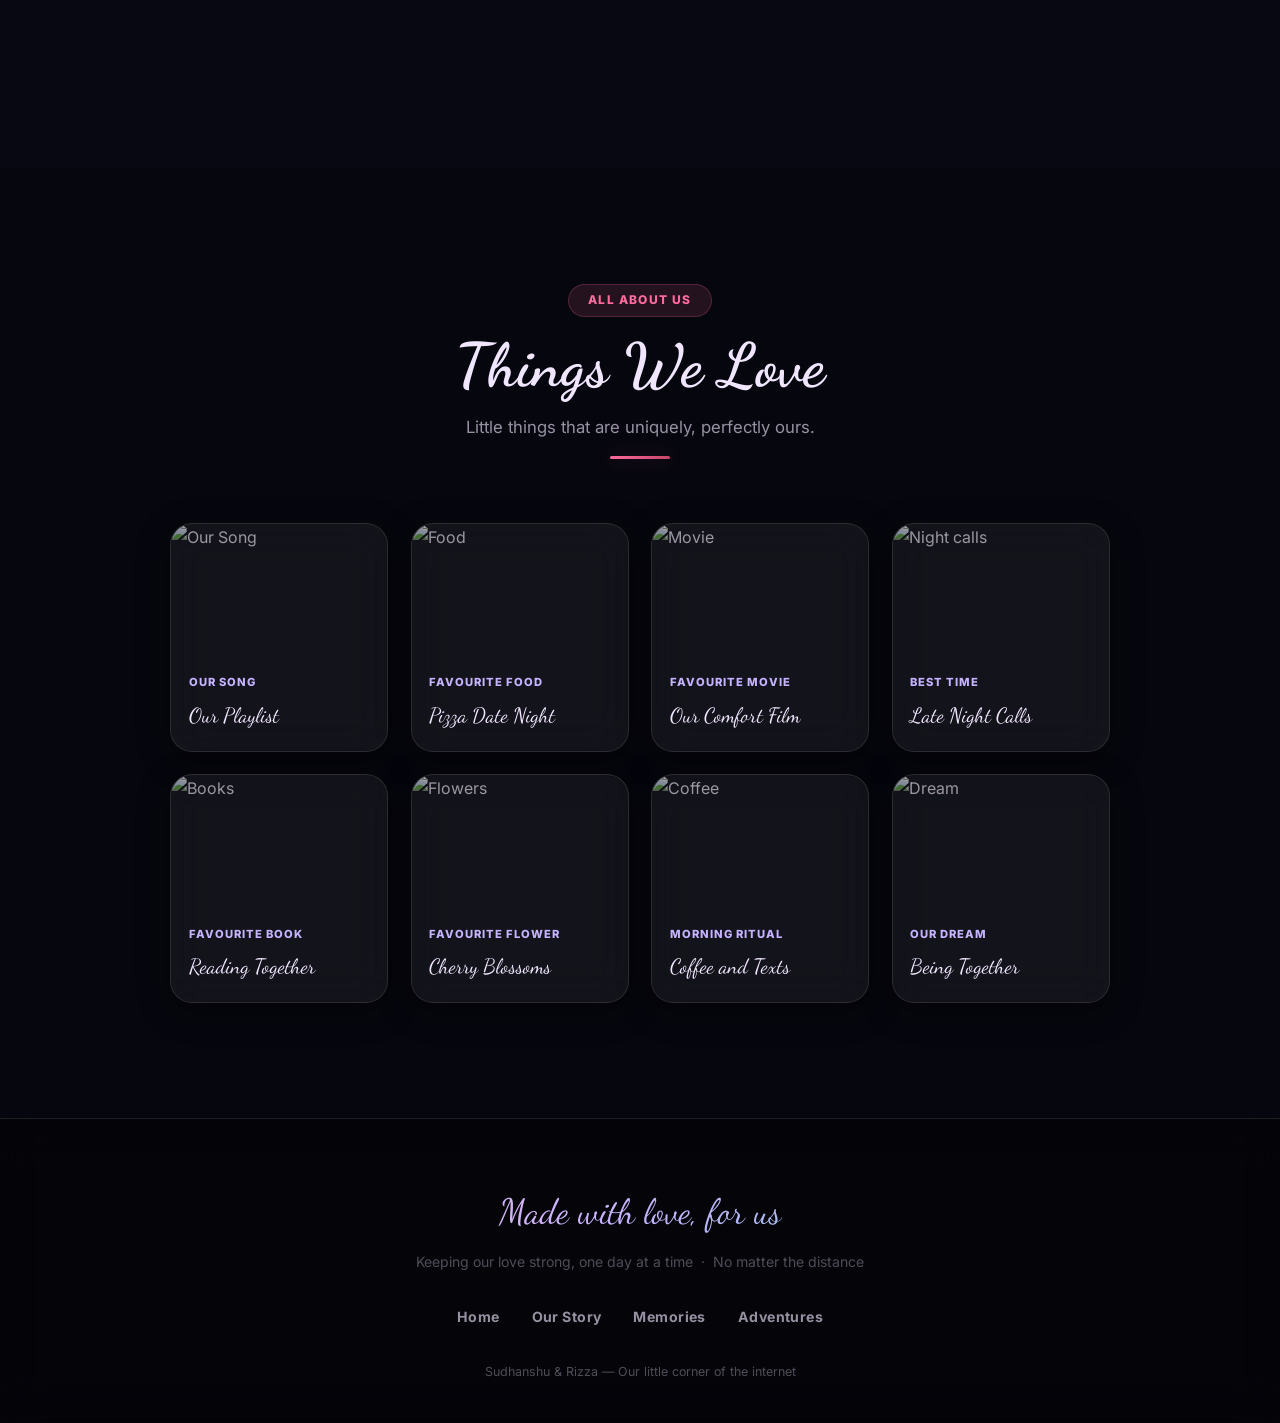
==== commit 3d734cbd: "Complete UI overhaul: Midnight Romance dark glassmorphism redesign - Full dark theme with glassmorph" ====
--- a/index.html
+++ b/index.html
@@ -1,247 +1,924 @@
 <!DOCTYPE html>
 <html lang="en">
-
 <head>
-    <meta charset="UTF-8">
-    <meta name="viewport" content="width=device-width, initial-scale=1.0">
-    <title>Our Daily Adventure 💕</title>
-    <link rel="stylesheet" href="tracker_styles.css">
-    <style>
-        /* Homepage specific styles */
-        .homepage-container {
-            min-height: 100vh;
-            display: flex;
-            flex-direction: column;
-            align-items: center;
-            justify-content: center;
-            padding: 20px;
-            position: relative;
-            overflow: hidden;
-            z-index: 10;
+  <meta charset="UTF-8">
+  <meta name="viewport" content="width=device-width, initial-scale=1.0">
+  <meta name="theme-color" content="#080812">
+  <title>Sudhanshu &amp; Rizza</title>
+  <link rel="preconnect" href="https://fonts.googleapis.com">
+  <link rel="preconnect" href="https://fonts.gstatic.com" crossorigin>
+  <link href="https://fonts.googleapis.com/css2?family=Dancing+Script:wght@400;600;700&family=Inter:wght@300;400;500;600;700&family=Quicksand:wght@400;600;700&display=swap" rel="stylesheet">
+  <link rel="stylesheet" href="styles.css">
+</head>
+<body class="home-page">
+
+  <!-- scroll progress bar -->
+  <div id="scrollProgress"></div>
+
+  <!-- aurora background -->
+  <div class="aurora" aria-hidden="true">
+    <div class="aurora-orb aurora-orb-1"></div>
+    <div class="aurora-orb aurora-orb-2"></div>
+    <div class="aurora-orb aurora-orb-3"></div>
+    <div class="aurora-orb aurora-orb-4"></div>
+  </div>
+
+  <!-- cursor glow -->
+  <div class="cursor-glow" id="cursorGlow" aria-hidden="true"></div>
+
+  <!-- ════════════════════════════════════
+       HERO
+  ═══════════════════════════════════════ -->
+  <section class="hero-section" id="hero">
+
+    <!-- animated blurred orbs -->
+    <div class="hero-orb hero-orb-1"></div>
+    <div class="hero-orb hero-orb-2"></div>
+    <div class="hero-orb hero-orb-3"></div>
+
+    <!-- heartbeat ripple accents -->
+    <div class="hb-heart-wrap" aria-hidden="true">
+      <div class="hb-ripple"></div><div class="hb-ripple"></div><div class="hb-ripple"></div>
+      <div class="hb-heart">
+        <svg viewBox="0 0 24 24" fill="none"><path d="M20.84 4.61a5.5 5.5 0 0 0-7.78 0L12 5.67l-1.06-1.06a5.5 5.5 0 0 0-7.78 7.78l1.06 1.06L12 21.23l7.78-7.78 1.06-1.06a5.5 5.5 0 0 0 0-7.78z" fill="var(--pink)" stroke="none"/></svg>
+      </div>
+    </div>
+    <div class="hb-heart-wrap" aria-hidden="true">
+      <div class="hb-ripple"></div><div class="hb-ripple"></div><div class="hb-ripple"></div>
+      <div class="hb-heart">
+        <svg viewBox="0 0 24 24" fill="none"><path d="M20.84 4.61a5.5 5.5 0 0 0-7.78 0L12 5.67l-1.06-1.06a5.5 5.5 0 0 0-7.78 7.78l1.06 1.06L12 21.23l7.78-7.78 1.06-1.06a5.5 5.5 0 0 0 0-7.78z" fill="var(--purple)" stroke="none"/></svg>
+      </div>
+    </div>
+    <div class="hb-heart-wrap" aria-hidden="true">
+      <div class="hb-ripple"></div><div class="hb-ripple"></div><div class="hb-ripple"></div>
+      <div class="hb-heart">
+        <svg viewBox="0 0 24 24" fill="none"><path d="M20.84 4.61a5.5 5.5 0 0 0-7.78 0L12 5.67l-1.06-1.06a5.5 5.5 0 0 0-7.78 7.78l1.06 1.06L12 21.23l7.78-7.78 1.06-1.06a5.5 5.5 0 0 0 0-7.78z" fill="var(--teal)" stroke="none"/></svg>
+      </div>
+    </div>
+    <div class="hb-heart-wrap" aria-hidden="true">
+      <div class="hb-ripple"></div><div class="hb-ripple"></div><div class="hb-ripple"></div>
+      <div class="hb-heart">
+        <svg viewBox="0 0 24 24" fill="none"><path d="M20.84 4.61a5.5 5.5 0 0 0-7.78 0L12 5.67l-1.06-1.06a5.5 5.5 0 0 0-7.78 7.78l1.06 1.06L12 21.23l7.78-7.78 1.06-1.06a5.5 5.5 0 0 0 0-7.78z" fill="var(--pink)" stroke="none"/></svg>
+      </div>
+    </div>
+
+    <!-- pulsing rings -->
+    <div class="hero-rings" aria-hidden="true">
+      <div class="hero-ring"></div>
+      <div class="hero-ring"></div>
+      <div class="hero-ring"></div>
+    </div>
+
+    <!-- text content -->
+    <div class="hero-text">
+      <span class="hero-badge">Our Love Story</span>
+      <h1 class="hero-title" id="heroTitle" style="cursor:default;user-select:none;">Sudhanshu &amp; Rizza</h1>
+      <p class="hero-sub">Every single day with you is our greatest adventure.<br>This little corner of the internet is just for us.</p>
+      <div class="hero-btns">
+        <a href="tracker.html" class="btn btn-pink">Start Today's Adventure</a>
+        <a href="#story"       class="btn btn-outline">Our Story</a>
+      </div>
+    </div>
+
+    <div class="scroll-hint" aria-hidden="true">
+      <span class="scroll-hint-arrow">&#8595;</span>
+      <span>Scroll to explore</span>
+    </div>
+
+  </section>
+
+  <!-- ════════════════════════════════════
+       OUR STORY — TIMELINE
+  ═══════════════════════════════════════ -->
+  <section id="story" class="story-section">
+    <div class="section-inner">
+      <div class="section-header">
+        <div class="section-tag">Chapter One</div>
+        <h2 class="section-title">Our Story</h2>
+        <p class="section-sub">Every great love story starts with a single moment. Here is ours.</p>
+        <div class="section-divider"></div>
+      </div>
+
+      <div class="timeline">
+
+        <div class="timeline-fill" id="timelineFill"></div>
+
+        <div class="tl-item">
+          <div class="tl-dot">01</div>
+          <div class="tl-card">
+            <p class="tl-date">The Beginning</p>
+            <h3>First Hello</h3>
+            <p>It started with a simple message — a tiny spark that would grow into something beautiful.</p>
+          </div>
+        </div>
+
+        <div class="tl-item">
+          <div class="tl-dot">02</div>
+          <div class="tl-card">
+            <p class="tl-date">Getting Closer</p>
+            <h3>First Call</h3>
+            <p>Hearing each other's voice for the first time. Hours flew by like minutes. We could not stop talking.</p>
+          </div>
+        </div>
+
+        <div class="tl-item">
+          <div class="tl-dot">03</div>
+          <div class="tl-card">
+            <p class="tl-date">Face to Face</p>
+            <h3>First Video Date</h3>
+            <p>Seeing each other's smile through a screen. The distance felt a little smaller that night.</p>
+          </div>
+        </div>
+
+        <div class="tl-item">
+          <div class="tl-dot">04</div>
+          <div class="tl-card">
+            <p class="tl-date">Making It Official</p>
+            <h3>Together at Last</h3>
+            <p>We decided — this is real, this is us. The moment we chose each other, every day.</p>
+          </div>
+        </div>
+
+        <div class="tl-item">
+          <div class="tl-dot">05</div>
+          <div class="tl-card">
+            <p class="tl-date">Now &amp; Always</p>
+            <h3>Every Day Together</h3>
+            <p>Different timezones, one heart. We keep building our story one daily adventure at a time.</p>
+          </div>
+        </div>
+
+      </div>
+    </div>
+  </section>
+
+  <!-- ════════════════════════════════════
+       PHOTO GALLERY
+  ═══════════════════════════════════════ -->
+  <section id="gallery" class="gallery-section">
+    <div class="section-inner">
+      <div class="section-header">
+        <div class="section-tag">Memories</div>
+        <h2 class="section-title">Our Photo Wall</h2>
+        <p class="section-sub">Moments frozen in time — every picture tells a piece of our story.</p>
+        <div class="section-divider"></div>
+      </div>
+
+      <div class="polaroid-grid">
+
+        <div class="polaroid">
+          <div class="polaroid-img">
+            <img src="https://picsum.photos/seed/romance1/400/400" alt="Memory 1">
+          </div>
+          <p class="polaroid-caption">First Smile</p>
+        </div>
+
+        <div class="polaroid">
+          <div class="polaroid-img">
+            <img src="https://picsum.photos/seed/evening2/400/400" alt="Memory 2">
+          </div>
+          <p class="polaroid-caption">Late Night Calls</p>
+        </div>
+
+        <div class="polaroid">
+          <div class="polaroid-img">
+            <img src="https://picsum.photos/seed/nature3/400/400" alt="Memory 3">
+          </div>
+          <p class="polaroid-caption">Morning Vibes</p>
+        </div>
+
+        <div class="polaroid">
+          <div class="polaroid-img">
+            <img src="https://picsum.photos/seed/sunset4/400/400" alt="Memory 4">
+          </div>
+          <p class="polaroid-caption">Golden Hour</p>
+        </div>
+
+        <div class="polaroid">
+          <div class="polaroid-img">
+            <img src="https://picsum.photos/seed/stars5/400/400" alt="Memory 5">
+          </div>
+          <p class="polaroid-caption">Stargazing Together</p>
+        </div>
+
+        <div class="polaroid">
+          <div class="polaroid-img">
+            <img src="https://picsum.photos/seed/bloom6/400/400" alt="Memory 6">
+          </div>
+          <p class="polaroid-caption">Us, Always</p>
+        </div>
+
+        <div class="polaroid">
+          <div class="polaroid-img">
+            <img src="https://picsum.photos/seed/ocean7/400/400" alt="Memory 7">
+          </div>
+          <p class="polaroid-caption">Dreaming Big</p>
+        </div>
+
+        <div class="polaroid">
+          <div class="polaroid-img">
+            <img src="https://picsum.photos/seed/light8/400/400" alt="Memory 8">
+          </div>
+          <p class="polaroid-caption">Our Playlist</p>
+        </div>
+
+      </div>
+
+      <p class="gallery-note">Replace these with your favourite photos together!</p>
+    </div>
+  </section>
+
+  <!-- ════════════════════════════════════
+       MEMORIES CAROUSEL (auto-scroll)
+  ═══════════════════════════════════════ -->
+  <section id="carousel-section" class="carousel-section">
+    <div class="section-inner">
+      <div class="section-header">
+        <div class="section-tag">A Glimpse of Us</div>
+        <h2 class="section-title">Moments We Cherish</h2>
+        <p class="section-sub">Our favourite memories, one frame at a time.</p>
+        <div class="section-divider"></div>
+      </div>
+
+      <div class="carousel-outer">
+        <div class="carousel-wrap" id="carouselWrap"
+             aria-label="Memory slideshow">
+
+          <div class="carousel-track" id="carouselTrack">
+
+            <div class="carousel-slide">
+              <img src="https://picsum.photos/seed/mem-a/1200/600" alt="Memory">
+              <div class="carousel-caption">Just the two of us</div>
+            </div>
+            <div class="carousel-slide">
+              <img src="https://picsum.photos/seed/mem-b/1200/600" alt="Memory">
+              <div class="carousel-caption">Golden afternoons</div>
+            </div>
+            <div class="carousel-slide">
+              <img src="https://picsum.photos/seed/mem-c/1200/600" alt="Memory">
+              <div class="carousel-caption">Every little detail</div>
+            </div>
+            <div class="carousel-slide">
+              <img src="https://picsum.photos/seed/mem-d/1200/600" alt="Memory">
+              <div class="carousel-caption">Far apart, close at heart</div>
+            </div>
+            <div class="carousel-slide">
+              <img src="https://picsum.photos/seed/mem-e/1200/600" alt="Memory">
+              <div class="carousel-caption">Quiet moments together</div>
+            </div>
+            <div class="carousel-slide">
+              <img src="https://picsum.photos/seed/mem-f/1200/600" alt="Memory">
+              <div class="carousel-caption">Counting the days</div>
+            </div>
+            <div class="carousel-slide">
+              <img src="https://picsum.photos/seed/mem-g/1200/600" alt="Memory">
+              <div class="carousel-caption">Worth every mile</div>
+            </div>
+            <div class="carousel-slide">
+              <img src="https://picsum.photos/seed/mem-h/1200/600" alt="Memory">
+              <div class="carousel-caption">This is home</div>
+            </div>
+
+          </div><!-- /track -->
+
+          <!-- nav arrows -->
+          <button class="carousel-btn carousel-prev" id="carouselPrev" aria-label="Previous">&#8592;</button>
+          <button class="carousel-btn carousel-next" id="carouselNext" aria-label="Next">&#8594;</button>
+
+          <!-- progress bar -->
+          <div class="carousel-progress" id="carouselProgress"></div>
+
+        </div><!-- /wrap -->
+
+        <!-- dots -->
+        <div class="carousel-dots" id="carouselDots" role="tablist"></div>
+      </div>
+
+    </div>
+  </section>
+
+  <!-- ════════════════════════════════════
+       LOVE STATS
+  ═══════════════════════════════════════ -->
+  <section id="stats" class="stats-section">
+    <div class="section-inner">
+      <div class="section-header">
+        <div class="section-tag">By The Numbers</div>
+        <h2 class="section-title">Our Love In Numbers</h2>
+        <div class="section-divider"></div>
+      </div>
+
+      <div class="stats-grid">
+
+        <div class="stat-card">
+          <span class="stat-icon-img">
+            <img src="https://picsum.photos/seed/cal/80/80" alt="" aria-hidden="true">
+          </span>
+          <span class="stat-number" id="daysTogether">—</span>
+          <span class="stat-label">Days Together</span>
+        </div>
+
+        <div class="stat-card">
+          <span class="stat-icon-img">
+            <img src="https://picsum.photos/seed/fire/80/80" alt="" aria-hidden="true">
+          </span>
+          <span class="stat-number" id="homeStreak">0</span>
+          <span class="stat-label">Day Streak</span>
+        </div>
+
+        <div class="stat-card">
+          <span class="stat-icon-img">
+            <img src="https://picsum.photos/seed/star/80/80" alt="" aria-hidden="true">
+          </span>
+          <span class="stat-number" id="homeCompleted">0</span>
+          <span class="stat-label">Adventures Done</span>
+        </div>
+
+        <div class="stat-card">
+          <span class="stat-icon-img">
+            <img src="https://picsum.photos/seed/letter/80/80" alt="" aria-hidden="true">
+          </span>
+          <span class="stat-number">&#8734;</span>
+          <span class="stat-label">Reasons I Love You</span>
+        </div>
+
+        <div class="stat-card">
+          <span class="stat-icon-img">
+            <img src="https://picsum.photos/seed/clock/80/80" alt="" aria-hidden="true">
+          </span>
+          <span class="stat-number" id="hoursTogether">—</span>
+          <span class="stat-label">Hours of Calls</span>
+        </div>
+
+        <div class="stat-card">
+          <span class="stat-icon-img">
+            <img src="https://picsum.photos/seed/globe/80/80" alt="" aria-hidden="true">
+          </span>
+          <span class="stat-number">1</span>
+          <span class="stat-label">Heart Between Us</span>
+        </div>
+
+      </div>
+    </div>
+  </section>
+
+  <!-- ════════════════════════════════════
+       DAILY ADVENTURES CTA
+  ═══════════════════════════════════════ -->
+  <section id="adventures" class="adventures-section">
+    <div class="section-inner">
+      <div class="section-header">
+        <div class="section-tag">Every Day</div>
+        <h2 class="section-title">Daily Adventures</h2>
+        <p class="section-sub">A fresh activity every day — crafted to keep your bond strong across any distance.</p>
+        <div class="section-divider"></div>
+      </div>
+
+      <div class="adventures-grid">
+
+        <div class="adv-card">
+          <div class="adv-img-wrap">
+            <img src="https://picsum.photos/seed/talk/360/200" alt="Monday">
+          </div>
+          <div class="adv-body">
+            <span class="adv-day">Monday</span>
+            <h3>Deep Conversations</h3>
+            <p>20 Questions, voice marathons and future planning sessions.</p>
+          </div>
+        </div>
+
+        <div class="adv-card">
+          <div class="adv-img-wrap">
+            <img src="https://picsum.photos/seed/art/360/200" alt="Tuesday">
+          </div>
+          <div class="adv-body">
+            <span class="adv-day">Tuesday</span>
+            <h3>Creative Together</h3>
+            <p>Draw each other, build playlists, go on a photo hunt.</p>
+          </div>
+        </div>
+
+        <div class="adv-card">
+          <div class="adv-img-wrap">
+            <img src="https://picsum.photos/seed/books/360/200" alt="Wednesday">
+          </div>
+          <div class="adv-body">
+            <span class="adv-day">Wednesday</span>
+            <h3>Learn and Explore</h3>
+            <p>Documentaries, book clubs, and learning something new.</p>
+          </div>
+        </div>
+
+        <div class="adv-card">
+          <div class="adv-img-wrap">
+            <img src="https://picsum.photos/seed/games/360/200" alt="Thursday">
+          </div>
+          <div class="adv-body">
+            <span class="adv-day">Thursday</span>
+            <h3>Game Night</h3>
+            <p>Gaming sessions, trivia battles, virtual escape rooms.</p>
+          </div>
+        </div>
+
+        <div class="adv-card">
+          <div class="adv-img-wrap">
+            <img src="https://picsum.photos/seed/dinner/360/200" alt="Friday">
+          </div>
+          <div class="adv-body">
+            <span class="adv-day">Friday</span>
+            <h3>Date Night</h3>
+            <p>Virtual dinners, movie nights, and stargazing together.</p>
+          </div>
+        </div>
+
+        <div class="adv-card adv-card--special">
+          <div class="adv-img-wrap">
+            <img src="https://picsum.photos/seed/letters/360/200" alt="Saturday">
+          </div>
+          <div class="adv-body">
+            <span class="adv-day adv-day--special">Special Saturday</span>
+            <h3>Deep Connection</h3>
+            <p>Love letters, photo exchanges, meditation and heartfelt rituals.</p>
+          </div>
+        </div>
+
+        <div class="adv-card">
+          <div class="adv-img-wrap">
+            <img src="https://picsum.photos/seed/morning/360/200" alt="Sunday">
+          </div>
+          <div class="adv-body">
+            <span class="adv-day">Sunday</span>
+            <h3>Reflect and Connect</h3>
+            <p>Gratitude rituals, weekly planning, and heartfelt check-ins.</p>
+          </div>
+        </div>
+
+        <div class="adv-card adv-card--cta">
+          <div class="adv-cta-inner">
+            <p class="adv-cta-num">27</p>
+            <p class="adv-cta-label">Activities ready to explore</p>
+            <a href="tracker.html" class="btn btn-pink btn-sm" style="margin-top:1rem;">Open Tracker</a>
+          </div>
+        </div>
+
+      </div>
+
+    </div>
+  </section>
+
+  <!-- ════════════════════════════════════
+       LOVE NOTES (chat bubbles)
+  ═══════════════════════════════════════ -->
+  <section id="notes" class="notes-section">
+    <div class="section-inner">
+      <div class="section-header">
+        <div class="section-tag">Sweet Nothings</div>
+        <h2 class="section-title">Notes To Each Other</h2>
+        <p class="section-sub">The little things we say that mean everything.</p>
+        <div class="section-divider"></div>
+      </div>
+
+      <div class="notes-wrap">
+
+        <div class="note-item from-me">
+          <div class="note-bubble">
+            <p class="note-text">"The distance is just a test to see how far love can travel — and ours travels every single second."</p>
+            <p class="note-author">Sudhanshu</p>
+          </div>
+        </div>
+
+        <div class="note-item from-you">
+          <div class="note-bubble">
+            <p class="note-text">"You make the miles feel like nothing. Counting down the days until I can finally hold your hand for real."</p>
+            <p class="note-author">Rizza</p>
+          </div>
+        </div>
+
+        <div class="note-item from-me">
+          <div class="note-bubble">
+            <p class="note-text">"Every goodnight feels temporary, because good morning with you is always right around the corner."</p>
+            <p class="note-author">Sudhanshu</p>
+          </div>
+        </div>
+
+        <div class="note-item from-you">
+          <div class="note-bubble">
+            <p class="note-text">"I carry your heart with me wherever I go. It is tucked right next to mine, always."</p>
+            <p class="note-author">Rizza</p>
+          </div>
+        </div>
+
+        <div class="note-item from-me">
+          <div class="note-bubble">
+            <p class="note-text">"Thank you for making every ordinary day feel extraordinary, even from across the world."</p>
+            <p class="note-author">Sudhanshu</p>
+          </div>
+        </div>
+
+      </div>
+    </div>
+  </section>
+
+  <!-- ════════════════════════════════════
+       OUR FAVOURITES — image cards
+  ═══════════════════════════════════════ -->
+  <section id="favourites" class="favorites-section">
+    <div class="section-inner">
+      <div class="section-header">
+        <div class="section-tag">All About Us</div>
+        <h2 class="section-title">Things We Love</h2>
+        <p class="section-sub">Little things that are uniquely, perfectly ours.</p>
+        <div class="section-divider"></div>
+      </div>
+
+      <div class="favorites-grid">
+
+        <div class="fav-card">
+          <div class="fav-img">
+            <img src="https://picsum.photos/seed/music/280/180" alt="Our Song">
+          </div>
+          <div class="fav-body">
+            <p class="fav-cat">Our Song</p>
+            <p class="fav-name">Our Playlist</p>
+          </div>
+        </div>
+
+        <div class="fav-card">
+          <div class="fav-img">
+            <img src="https://picsum.photos/seed/pizza/280/180" alt="Food">
+          </div>
+          <div class="fav-body">
+            <p class="fav-cat">Favourite Food</p>
+            <p class="fav-name">Pizza Date Night</p>
+          </div>
+        </div>
+
+        <div class="fav-card">
+          <div class="fav-img">
+            <img src="https://picsum.photos/seed/cinema/280/180" alt="Movie">
+          </div>
+          <div class="fav-body">
+            <p class="fav-cat">Favourite Movie</p>
+            <p class="fav-name">Our Comfort Film</p>
+          </div>
+        </div>
+
+        <div class="fav-card">
+          <div class="fav-img">
+            <img src="https://picsum.photos/seed/night/280/180" alt="Night calls">
+          </div>
+          <div class="fav-body">
+            <p class="fav-cat">Best Time</p>
+            <p class="fav-name">Late Night Calls</p>
+          </div>
+        </div>
+
+        <div class="fav-card">
+          <div class="fav-img">
+            <img src="https://picsum.photos/seed/reading/280/180" alt="Books">
+          </div>
+          <div class="fav-body">
+            <p class="fav-cat">Favourite Book</p>
+            <p class="fav-name">Reading Together</p>
+          </div>
+        </div>
+
+        <div class="fav-card">
+          <div class="fav-img">
+            <img src="https://picsum.photos/seed/blossom/280/180" alt="Flowers">
+          </div>
+          <div class="fav-body">
+            <p class="fav-cat">Favourite Flower</p>
+            <p class="fav-name">Cherry Blossoms</p>
+          </div>
+        </div>
+
+        <div class="fav-card">
+          <div class="fav-img">
+            <img src="https://picsum.photos/seed/coffee/280/180" alt="Coffee">
+          </div>
+          <div class="fav-body">
+            <p class="fav-cat">Morning Ritual</p>
+            <p class="fav-name">Coffee and Texts</p>
+          </div>
+        </div>
+
+        <div class="fav-card">
+          <div class="fav-img">
+            <img src="https://picsum.photos/seed/travel/280/180" alt="Dream">
+          </div>
+          <div class="fav-body">
+            <p class="fav-cat">Our Dream</p>
+            <p class="fav-name">Being Together</p>
+          </div>
+        </div>
+
+      </div>
+    </div>
+  </section>
+
+  <!-- ════════════════════════════════════
+       FOOTER
+  ═══════════════════════════════════════ -->
+  <footer class="site-footer">
+    <p class="footer-msg">Made with love, for us</p>
+    <p class="footer-sub">Keeping our love strong, one day at a time &nbsp;&middot;&nbsp; No matter the distance</p>
+    <nav class="footer-nav">
+      <a href="#hero">Home</a>
+      <a href="#story">Our Story</a>
+      <a href="#gallery">Memories</a>
+      <a href="tracker.html">Adventures</a>
+    </nav>
+    <p class="footer-copy">Sudhanshu &amp; Rizza &mdash; Our little corner of the internet</p>
+  </footer>
+
+  <!-- ════════════════════════════════════
+       SCRIPTS
+  ═══════════════════════════════════════ -->
+  <script>
+  /* ── CONFIG ── */
+  const TOGETHER_SINCE     = new Date('2024-01-01');
+  const CALL_HOURS_PER_DAY = 1.5;
+  const VAULT_CLICKS       = 10;
+
+  document.addEventListener('DOMContentLoaded', () => {
+    revealOnScroll();
+    updateStats();
+    startDaysCounter();
+    initCarousel();
+    initVaultTrigger();
+    initCursorGlow();
+    initMagneticButtons();
+    initTiltCards();
+    initScrollProgress();
+    initParallax();
+    initCharReveal();
+    initCardCascade();
+    initTimelineDraw();
+  });
+
+  /* ── SCROLL REVEALS ── */
+  function revealOnScroll() {
+    const targets = document.querySelectorAll('.tl-item,.polaroid,.stat-card,.adv-card,.note-item,.fav-card');
+
+    const io = new IntersectionObserver(entries => {
+      /* Group all currently-intersecting elements and stagger their delays */
+      const visible = entries.filter(e => e.isIntersecting);
+      visible.forEach((e, batchIdx) => {
+        /* 0.2 s base + 0.06 s per sibling in the same batch, capped at 0.5 s */
+        const delay = Math.min(200 + batchIdx * 60, 500);
+        e.target.style.transitionDelay = delay + 'ms';
+        e.target.classList.add('in-view');
+        io.unobserve(e.target);
+      });
+    }, { threshold: 0.12, rootMargin: '0px 0px -40px 0px' });
+
+    targets.forEach(t => io.observe(t));
+  }
+
+  /* ── STATS ── */
+  function updateStats() {
+    const streak    = parseInt(localStorage.getItem('currentStreak') || '0');
+    const completed = JSON.parse(localStorage.getItem('completedActivities') || '[]').length;
+    const el = id => document.getElementById(id);
+    if (el('homeStreak'))    el('homeStreak').textContent    = streak;
+    if (el('homeCompleted')) el('homeCompleted').textContent = completed;
+  }
+
+  /* ── DAYS COUNTER ── */
+  function startDaysCounter() {
+    const diff  = Math.max(0, Math.floor((Date.now() - TOGETHER_SINCE) / 86400000));
+    const hours = Math.floor(diff * CALL_HOURS_PER_DAY);
+    animateCount('daysTogether',  diff,  1200);
+    animateCount('hoursTogether', hours, 1500);
+  }
+  function animateCount(id, target, duration) {
+    const el = document.getElementById(id);
+    if (!el || target === 0) { if (el) el.textContent = target; return; }
+    let start = null;
+    const step = ts => {
+      if (!start) start = ts;
+      const p = Math.min((ts - start) / duration, 1);
+      el.textContent = Math.floor(p * target).toLocaleString();
+      if (p < 1) requestAnimationFrame(step);
+    };
+    const io = new IntersectionObserver(en => { if (en[0].isIntersecting) { requestAnimationFrame(step); io.disconnect(); } }, { threshold:.3 });
+    io.observe(el);
+  }
+
+  /* ══════════════════════════════════════
+     CAROUSEL — auto-advances every 3 s
+  ════════════════════════════════════════ */
+  function initCarousel() {
+    const track    = document.getElementById('carouselTrack');
+    const wrap     = document.getElementById('carouselWrap');
+    const dotsEl   = document.getElementById('carouselDots');
+    const prevBtn  = document.getElementById('carouselPrev');
+    const nextBtn  = document.getElementById('carouselNext');
+    const progress = document.getElementById('carouselProgress');
+    if (!track) return;
+
+    const slides   = Array.from(track.querySelectorAll('.carousel-slide'));
+    const total    = slides.length;
+    let current    = 0;
+    let timer      = null;
+    let progTimer  = null;
+    const DELAY    = 3000;
+
+    /* build dots */
+    slides.forEach((_, i) => {
+      const dot = document.createElement('button');
+      dot.className = 'carousel-dot' + (i === 0 ? ' active' : '');
+      dot.setAttribute('role', 'tab');
+      dot.setAttribute('aria-label', `Slide ${i + 1}`);
+      dot.addEventListener('click', () => goTo(i));
+      dotsEl.appendChild(dot);
+    });
+
+    function goTo(n) {
+      slides[current].classList.remove('active');
+      dotsEl.children[current].classList.remove('active');
+      current = (n + total) % total;
+      slides[current].classList.add('active');
+      dotsEl.children[current].classList.add('active');
+      track.style.transform = `translateX(-${current * 100}%)`;
+      restartProgress();
+    }
+
+    function restartProgress() {
+      clearInterval(progTimer);
+      if (progress) {
+        progress.style.transition = 'none';
+        progress.style.width = '0%';
+        requestAnimationFrame(() => requestAnimationFrame(() => {
+          progress.style.transition = `width ${DELAY}ms linear`;
+          progress.style.width = '100%';
+        }));
+      }
+    }
+
+    function startAuto() {
+      clearInterval(timer);
+      timer = setInterval(() => goTo(current + 1), DELAY);
+    }
+    function stopAuto() { clearInterval(timer); }
+
+    /* init first slide */
+    slides[0].classList.add('active');
+    startAuto();
+    restartProgress();
+
+    prevBtn.addEventListener('click', () => { goTo(current - 1); stopAuto(); startAuto(); });
+    nextBtn.addEventListener('click', () => { goTo(current + 1); stopAuto(); startAuto(); });
+
+    /* pause on hover */
+    wrap.addEventListener('mouseenter', stopAuto);
+    wrap.addEventListener('mouseleave', startAuto);
+
+    /* swipe support */
+    let tx = 0;
+    wrap.addEventListener('touchstart', e => { tx = e.touches[0].clientX; }, { passive:true });
+    wrap.addEventListener('touchend',   e => {
+      const dx = e.changedTouches[0].clientX - tx;
+      if (Math.abs(dx) > 40) { goTo(dx < 0 ? current + 1 : current - 1); stopAuto(); startAuto(); }
+    });
+  }
+
+  /* ══════════════════════════════════════
+     SECRET VAULT — 10 taps on hero title
+  ════════════════════════════════════════ */
+  function initVaultTrigger() {
+    const title = document.getElementById('heroTitle');
+    if (!title) return;
+    let taps = 0, resetTimer = null;
+    title.addEventListener('click', () => {
+      taps++;
+      clearTimeout(resetTimer);
+      resetTimer = setTimeout(() => { taps = 0; }, 4000);
+      title.style.transform = 'scale(0.96)';
+      setTimeout(() => { title.style.transform = ''; }, 120);
+      if (taps >= VAULT_CLICKS) { taps = 0; window.location.href = 'vault.html'; }
+    });
+  }
+
+  /* ── CURSOR GLOW ── */
+  function initCursorGlow() {
+    const glow = document.getElementById('cursorGlow');
+    if (!glow || window.matchMedia('(pointer:coarse)').matches) return;
+    document.addEventListener('mousemove', e => {
+      glow.style.left = e.clientX + 'px';
+      glow.style.top  = e.clientY + 'px';
+    });
+  }
+
+  /* ── MAGNETIC BUTTONS ── */
+  function initMagneticButtons() {
+    if (window.matchMedia('(pointer:coarse)').matches) return;
+    document.querySelectorAll('.btn-pink, .btn-purple').forEach(btn => {
+      btn.addEventListener('mousemove', e => {
+        const r = btn.getBoundingClientRect();
+        const x = (e.clientX - r.left - r.width  / 2) * 0.28;
+        const y = (e.clientY - r.top  - r.height / 2) * 0.28;
+        btn.style.transform = `translate(${x}px,${y}px) scale(1.04)`;
+      });
+      btn.addEventListener('mouseleave', () => {
+        btn.style.transform = '';
+        btn.style.transition = 'transform .5s var(--ease-bounce)';
+        setTimeout(() => { btn.style.transition = ''; }, 500);
+      });
+      btn.addEventListener('mouseenter', () => { btn.style.transition = 'transform .1s linear'; });
+    });
+  }
+
+  /* ── 3D CARD TILT ── */
+  function initTiltCards() {
+    if (window.matchMedia('(pointer:coarse)').matches) return;
+    document.querySelectorAll('.tl-card, .stat-card, .adv-card, .fav-card').forEach(card => {
+      card.style.transformStyle = 'preserve-3d';
+      card.addEventListener('mouseenter', () => { card.style.transition = 'transform .08s linear, box-shadow .3s, border-color .3s'; });
+      card.addEventListener('mousemove', e => {
+        const r = card.getBoundingClientRect();
+        const x = (e.clientX - r.left)  / r.width  - 0.5;
+        const y = (e.clientY - r.top)   / r.height - 0.5;
+        card.style.transform = `perspective(900px) rotateY(${x*10}deg) rotateX(${-y*10}deg) scale(1.03)`;
+      });
+      card.addEventListener('mouseleave', () => {
+        card.style.transition = 'transform .55s var(--ease-bounce), box-shadow .3s, border-color .3s';
+        card.style.transform  = 'perspective(900px) rotateY(0deg) rotateX(0deg) scale(1)';
+      });
+    });
+  }
+
+  /* ── A: SCROLL PROGRESS BAR ── */
+  function initScrollProgress() {
+    const bar = document.getElementById('scrollProgress');
+    if (!bar) return;
+    window.addEventListener('scroll', () => {
+      const max = document.body.scrollHeight - window.innerHeight;
+      bar.style.width = (max > 0 ? window.scrollY / max * 100 : 0) + '%';
+    }, { passive:true });
+  }
+
+  /* ── B: HERO PARALLAX ── */
+  function initParallax() {
+    if (window.matchMedia('(prefers-reduced-motion:reduce)').matches) return;
+    const heroText  = document.querySelector('.hero-text');
+    const heroRings = document.querySelector('.hero-rings');
+    let raf = false;
+    window.addEventListener('scroll', () => {
+      if (!raf) { raf = true; requestAnimationFrame(() => {
+        const y = window.scrollY;
+        if (heroText  && y < window.innerHeight) heroText.style.transform  = `translateY(${y * .38}px)`;
+        if (heroRings && y < window.innerHeight) heroRings.style.transform = `translate(-50%,-50%) translateY(${y * .12}px)`;
+        raf = false;
+      }); }
+    }, { passive:true });
+  }
+
+  /* ── C: CHARACTER TEXT REVEAL ── */
+  function initCharReveal() {
+    document.querySelectorAll('.section-title').forEach(el => {
+      if (el.dataset.cr) return;
+      el.dataset.cr = '1';
+      const text = el.textContent;
+      el.innerHTML = [...text].map((ch, i) =>
+        `<span class="cr-char" style="transition-delay:${i * 40}ms">${ch === ' ' ? '&nbsp;' : ch}</span>`
+      ).join('');
+      const io = new IntersectionObserver(entries => {
+        if (entries[0].isIntersecting) {
+          el.querySelectorAll('.cr-char').forEach(s => s.classList.add('cr-on'));
+          io.unobserve(el);
         }
-
-        .hero-card {
-            background: rgba(42, 42, 42, 0.7);
-            backdrop-filter: blur(20px);
-            border-radius: 30px;
-            padding: 60px 40px;
-            text-align: center;
-            max-width: 500px;
-            width: 100%;
-            border: 1px solid rgba(255, 107, 157, 0.2);
-            box-shadow: 0 20px 60px rgba(0, 0, 0, 0.5);
-            position: relative;
-            z-index: 2;
-        }
-
-        .couple-emoji {
-            font-size: 80px;
-            margin-bottom: 20px;
-            animation: float 3s ease-in-out infinite;
-        }
-
-        @keyframes float {
-
-            0%,
-            100% {
-                transform: translateY(0px);
-            }
-
-            50% {
-                transform: translateY(-10px);
-            }
-        }
-
-        .hero-title {
-            font-size: 2.5rem;
-            font-weight: 700;
-            color: #fff;
-            margin-bottom: 15px;
-            text-shadow: 0 0 20px rgba(255, 107, 157, 0.5);
-        }
-
-        .hero-subtitle {
-            font-size: 1.1rem;
-            color: rgba(255, 255, 255, 0.8);
-            margin-bottom: 40px;
-            line-height: 1.6;
-        }
-
-        .swipe-indicator {
-            display: flex;
-            gap: 20px;
-            justify-content: center;
-            align-items: center;
-            margin-top: 30px;
-        }
-
-        .swipe-hint {
-            font-size: 0.9rem;
-            color: #FF6B9D;
-            margin-bottom: 15px;
-            animation: pulse 2s ease-in-out infinite;
-        }
-
-        @keyframes pulse {
-
-            0%,
-            100% {
-                opacity: 0.6;
-            }
-
-            50% {
-                opacity: 1;
-            }
-        }
-
-        .arrow {
-            font-size: 30px;
-            color: #FF6B9D;
-            animation: bounce 2s ease-in-out infinite;
-            filter: drop-shadow(0 0 5px #FF6B9D);
-        }
-
-        .arrow-up {
-            animation-delay: 0s;
-        }
-
-        .arrow-down {
-            animation-delay: 0.5s;
-        }
-
-        .arrow-left {
-            animation-delay: 1s;
-        }
-
-        .arrow-right {
-            animation-delay: 1.5s;
-        }
-
-        @keyframes bounce {
-
-            0%,
-            100% {
-                transform: scale(1);
-                opacity: 0.7;
-            }
-
-            50% {
-                transform: scale(1.2);
-                opacity: 1;
-            }
-        }
-
-        .swipe-text {
-            font-size: 0.85rem;
-            color: rgba(255, 255, 255, 0.6);
-            margin-top: 10px;
-        }
-
-        /* Mobile optimizations */
-        @media (max-width: 768px) {
-            .hero-card {
-                padding: 40px 30px;
-            }
-
-            .hero-title {
-                font-size: 2rem;
-            }
-
-            .couple-emoji {
-                font-size: 60px;
-            }
-        }
-    </style>
-</head>
-
-<body>
-    <!-- Neon hearts background -->
-    <div class="hearts-background"></div>
-
-    <!-- Homepage content -->
-    <div class="homepage-container">
-        <div class="hero-card">
-            <div class="couple-emoji">💑</div>
-            <h1 class="hero-title">Our Daily Adventure 💕</h1>
-            <p class="hero-subtitle">
-                Keeping our love strong, one day at a time.<br>
-                Building memories together, every single day.
-            </p>
-
-            <div class="swipe-hint">✨ Swipe to begin ✨</div>
-
-            <div class="swipe-indicator">
-                <span class="arrow arrow-up">↑</span>
-                <span class="arrow arrow-down">↓</span>
-                <span class="arrow arrow-left">←</span>
-                <span class="arrow arrow-right">→</span>
-            </div>
-
-            <p class="swipe-text">Swipe in any direction</p>
-        </div>
-    </div>
-
-    <script src="tracker_script.js"></script>
-    <script>
-        // Swipe gesture detection
-        let touchStartX = 0;
-        let touchStartY = 0;
-        let touchEndX = 0;
-        let touchEndY = 0;
-
-        const minSwipeDistance = 50; // Minimum distance for a swipe
-
-        document.addEventListener('touchstart', (e) => {
-            touchStartX = e.changedTouches[0].screenX;
-            touchStartY = e.changedTouches[0].screenY;
-        });
-
-        document.addEventListener('touchend', (e) => {
-            touchEndX = e.changedTouches[0].screenX;
-            touchEndY = e.changedTouches[0].screenY;
-            handleSwipe();
-        });
-
-        // Mouse support for desktop testing
-        let mouseDown = false;
-        let mouseStartX = 0;
-        let mouseStartY = 0;
-
-        document.addEventListener('mousedown', (e) => {
-            mouseDown = true;
-            mouseStartX = e.screenX;
-            mouseStartY = e.screenY;
-        });
-
-        document.addEventListener('mouseup', (e) => {
-            if (mouseDown) {
-                touchStartX = mouseStartX;
-                touchStartY = mouseStartY;
-                touchEndX = e.screenX;
-                touchEndY = e.screenY;
-                handleSwipe();
-                mouseDown = false;
-            }
-        });
-
-        function handleSwipe() {
-            const deltaX = touchEndX - touchStartX;
-            const deltaY = touchEndY - touchStartY;
-            const absDeltaX = Math.abs(deltaX);
-            const absDeltaY = Math.abs(deltaY);
-
-            // Check if swipe distance is sufficient
-            if (absDeltaX > minSwipeDistance || absDeltaY > minSwipeDistance) {
-                // Navigate to tracker page on any swipe
-                window.location.href = 'tracker.html';
-            }
-        }
-
-        // Initialize neon hearts
-        if (typeof createFloatingHearts === 'function') {
-            createFloatingHearts();
-        }
-    </script>
+      }, { threshold: .5 });
+      io.observe(el);
+    });
+  }
+
+  /* ── D: STAGGERED CARD CASCADE ── */
+  function initCardCascade() {
+    ['.polaroid', '.stat-card', '.adv-card', '.fav-card'].forEach(sel => {
+      document.querySelectorAll(sel).forEach((el, i) => el.classList.add(i % 2 === 0 ? 'cas-l' : 'cas-r'));
+    });
+  }
+
+  /* ── E: TIMELINE DRAW-IN ── */
+  function initTimelineDraw() {
+    const fill = document.getElementById('timelineFill');
+    const tl   = document.querySelector('.timeline');
+    if (!fill || !tl) return;
+    let raf = false;
+    const upd = () => {
+      if (!raf) { raf = true; requestAnimationFrame(() => {
+        const r = tl.getBoundingClientRect();
+        const pct = Math.max(0, Math.min(100, (window.innerHeight - r.top) / (r.height + window.innerHeight * .4) * 100));
+        fill.style.height = pct + '%';
+        raf = false;
+      }); }
+    };
+    window.addEventListener('scroll', upd, { passive:true });
+    upd();
+  }
+  </script>
+
 </body>
-
-</html>+</html>
--- a/styles.css
+++ b/styles.css
@@ -0,0 +1,1308 @@
+/* =============================================
+   MIDNIGHT ROMANCE — Dark Glassmorphism UI
+   ============================================= */
+
+/* === DESIGN TOKENS === */
+:root {
+  /* Base */
+  --bg:           #080812;
+  --bg-2:         #0f0f22;
+  --bg-3:         #13132e;
+
+  /* Glass surfaces */
+  --glass:          rgba(255,255,255,0.055);
+  --glass-2:        rgba(255,255,255,0.08);
+  --glass-hover:    rgba(255,255,255,0.10);
+  --glass-border:   rgba(255,255,255,0.10);
+  --glass-border-h: rgba(255,255,255,0.24);
+
+  /* Accents */
+  --pink:         #FF6B9D;
+  --pink-dark:    #E8447A;
+  --pink-light:   #FFB3D0;
+  --pink-glow:    rgba(255,107,157,0.38);
+  --pink-glow-sm: rgba(255,107,157,0.18);
+  --purple:       #9B7FE8;
+  --purple-dark:  #7B5FCC;
+  --purple-light: #C5B3FF;
+  --purple-glow:  rgba(155,127,232,0.38);
+  --teal:         #4ECDC4;
+  --teal-glow:    rgba(78,205,196,0.28);
+  --yellow:       #FFD166;
+
+  /* Text */
+  --t1: #F0E6FF;
+  --t2: rgba(240,230,255,0.62);
+  --t3: rgba(240,230,255,0.32);
+  --white: #FFFFFF;
+
+  /* Gradients */
+  --grad-pink:   linear-gradient(135deg,#FF6B9D,#C44569);
+  --grad-purple: linear-gradient(135deg,#9B7FE8,#6B4FBB);
+  --grad-aurora: linear-gradient(135deg,#FF6B9D 0%,#9B7FE8 50%,#4ECDC4 100%);
+  --grad-text:   linear-gradient(135deg,#FFB3D0 0%,#C5B3FF 50%,#4ECDC4 100%);
+  --grad-warm:   linear-gradient(135deg,#FF6B9D,#FFD166);
+
+  /* Shadows & Glows */
+  --glow-pink-sm: 0 0 18px rgba(255,107,157,0.22);
+  --glow-pink-md: 0 0 40px rgba(255,107,157,0.35);
+  --glow-pink-lg: 0 0 80px rgba(255,107,157,0.25);
+  --glow-purple:  0 0 40px rgba(155,127,232,0.35);
+  --shadow-glass: 0 8px 32px rgba(0,0,0,0.45);
+  --shadow-card:  0 20px 60px rgba(0,0,0,0.55);
+  --shadow-xl:    0 32px 90px rgba(0,0,0,0.65);
+
+  /* Shape */
+  --r-sm:   10px;
+  --r-md:   16px;
+  --r-lg:   22px;
+  --r-xl:   30px;
+  --r-2xl:  40px;
+  --r-full: 9999px;
+
+  /* Motion */
+  --ease-bounce: cubic-bezier(0.34,1.56,0.64,1);
+  --ease-smooth: cubic-bezier(0.4,0,0.2,1);
+  --ease-out:    cubic-bezier(0,0,0.2,1);
+  --t:    all .3s var(--ease-smooth);
+  --t-b:  all .5s var(--ease-bounce);
+  --t-s:  all .65s var(--ease-smooth);
+
+  --section-py: clamp(80px,9vw,130px);
+}
+
+/* === RESET === */
+*,*::before,*::after { box-sizing:border-box; margin:0; padding:0; }
+html { scroll-behavior:smooth; }
+body {
+  font-family:'Inter','Quicksand',sans-serif;
+  background:var(--bg);
+  color:var(--t1);
+  overflow-x:hidden;
+  line-height:1.7;
+}
+img  { max-width:100%; display:block; }
+a    { text-decoration:none; color:inherit; }
+button { font-family:inherit; }
+
+/* === SCROLLBAR === */
+::-webkit-scrollbar      { width:5px; }
+::-webkit-scrollbar-track{ background:var(--bg-2); }
+::-webkit-scrollbar-thumb{
+  background:linear-gradient(var(--pink),var(--purple));
+  border-radius:var(--r-full);
+}
+
+/* =============================================
+   AURORA — Fixed background (behind all)
+   ============================================= */
+.aurora {
+  position:fixed; inset:0; z-index:0;
+  pointer-events:none; overflow:hidden;
+}
+.aurora-orb {
+  position:absolute; border-radius:50%;
+  filter:blur(120px); opacity:.55;
+  will-change:transform;
+}
+.aurora-orb-1 {
+  width:700px; height:700px; top:-200px; left:-200px;
+  background:radial-gradient(circle,#FF6B9D,transparent 65%);
+  animation:auroraFloat1 20s ease-in-out infinite;
+}
+.aurora-orb-2 {
+  width:600px; height:600px; top:20%; right:-150px;
+  background:radial-gradient(circle,#9B7FE8,transparent 65%);
+  animation:auroraFloat2 24s ease-in-out infinite;
+}
+.aurora-orb-3 {
+  width:500px; height:500px; bottom:-100px; left:20%;
+  background:radial-gradient(circle,#4ECDC4,transparent 65%);
+  animation:auroraFloat3 18s ease-in-out infinite;
+}
+.aurora-orb-4 {
+  width:400px; height:400px; bottom:15%; right:10%;
+  background:radial-gradient(circle,#C44569,transparent 65%);
+  animation:auroraFloat4 22s ease-in-out infinite;
+}
+/* Noise overlay */
+.aurora::after {
+  content:'';
+  position:absolute; inset:0;
+  background-image:url("data:image/svg+xml,%3Csvg xmlns='http://www.w3.org/2000/svg' width='300' height='300'%3E%3Cfilter id='n'%3E%3CfeTurbulence type='fractalNoise' baseFrequency='0.85' numOctaves='4' stitchTiles='stitch'/%3E%3C/filter%3E%3Crect width='300' height='300' filter='url(%23n)' opacity='1'/%3E%3C/svg%3E");
+  opacity:0.032; pointer-events:none;
+}
+
+@keyframes auroraFloat1 {
+  0%,100%{ transform:translate(0,0) scale(1); }
+  33%    { transform:translate(80px,60px) scale(1.1); }
+  66%    { transform:translate(-50px,90px) scale(.92); }
+}
+@keyframes auroraFloat2 {
+  0%,100%{ transform:translate(0,0) scale(1); }
+  40%    { transform:translate(-90px,-70px) scale(1.12); }
+  70%    { transform:translate(60px,-40px) scale(.9); }
+}
+@keyframes auroraFloat3 {
+  0%,100%{ transform:translate(0,0) scale(1); }
+  50%    { transform:translate(70px,-80px) scale(1.08); }
+}
+@keyframes auroraFloat4 {
+  0%,100%{ transform:translate(0,0) scale(1); }
+  45%    { transform:translate(-60px,50px) scale(1.1); }
+}
+
+/* =============================================
+   CURSOR GLOW
+   ============================================= */
+.cursor-glow {
+  position:fixed; pointer-events:none; z-index:9999;
+  width:400px; height:400px; border-radius:50%;
+  background:radial-gradient(circle,rgba(255,107,157,.08),transparent 65%);
+  transform:translate(-50%,-50%);
+  transition:left .08s linear, top .08s linear;
+  will-change:left,top;
+}
+
+/* =============================================
+   GLASS UTILITY
+   ============================================= */
+.glass {
+  background:var(--glass);
+  backdrop-filter:blur(24px) saturate(180%);
+  -webkit-backdrop-filter:blur(24px) saturate(180%);
+  border:1px solid var(--glass-border);
+}
+.glass-2 {
+  background:var(--glass-2);
+  backdrop-filter:blur(20px) saturate(160%);
+  -webkit-backdrop-filter:blur(20px) saturate(160%);
+  border:1px solid var(--glass-border);
+}
+
+/* =============================================
+   TYPOGRAPHY
+   ============================================= */
+h1,h2,h3 { font-family:'Dancing Script',cursive; line-height:1.15; }
+h1 { font-size:clamp(3rem,8vw,6.5rem); }
+h2 { font-size:clamp(2rem,5vw,3.8rem); }
+h3 { font-size:clamp(1.4rem,3vw,2.2rem); }
+
+.grad-text {
+  background:var(--grad-text);
+  -webkit-background-clip:text; -webkit-text-fill-color:transparent;
+  background-clip:text; background-size:200% 200%;
+  animation:gradShift 6s ease infinite;
+}
+
+@keyframes gradShift {
+  0%  { background-position:0% 50%; }
+  50% { background-position:100% 50%; }
+  100%{ background-position:0% 50%; }
+}
+
+/* =============================================
+   BUTTONS
+   ============================================= */
+.btn {
+  display:inline-flex; align-items:center; gap:.55rem;
+  padding:.9rem 2.2rem; border-radius:var(--r-full);
+  font-size:.98rem; font-weight:700; cursor:pointer;
+  transition:var(--t-b); border:none; line-height:1;
+  text-decoration:none; font-family:'Inter','Quicksand',sans-serif;
+  position:relative; overflow:hidden; white-space:nowrap;
+}
+/* shimmer sweep on hover */
+.btn::after {
+  content:''; position:absolute; inset:0;
+  background:linear-gradient(105deg,transparent 40%,rgba(255,255,255,.18) 50%,transparent 60%);
+  transform:translateX(-100%); transition:transform .55s var(--ease-smooth);
+}
+.btn:hover::after { transform:translateX(100%); }
+
+.btn-pink {
+  background:var(--grad-pink); color:var(--white);
+  box-shadow:var(--glow-pink-sm);
+}
+.btn-pink:hover  { transform:translateY(-3px) scale(1.03); box-shadow:var(--glow-pink-md); }
+.btn-pink:active { transform:scale(.96); }
+
+.btn-outline {
+  background:var(--glass); backdrop-filter:blur(12px);
+  color:var(--t1); border:1px solid var(--glass-border);
+}
+.btn-outline:hover {
+  transform:translateY(-3px) scale(1.02);
+  background:var(--glass-hover); border-color:var(--glass-border-h);
+  box-shadow:var(--shadow-glass);
+}
+
+.btn-ghost {
+  background:transparent; color:var(--t2);
+  border:1px solid var(--glass-border);
+}
+.btn-ghost:hover { background:var(--glass); color:var(--t1); border-color:var(--glass-border-h); }
+
+.btn-sm { padding:.6rem 1.4rem; font-size:.84rem; }
+.btn-purple {
+  background:var(--grad-purple); color:var(--white);
+  box-shadow:var(--glow-purple);
+}
+.btn-purple:hover { transform:translateY(-3px) scale(1.03); box-shadow:0 0 60px rgba(155,127,232,.5); }
+
+/* =============================================
+   SECTION COMMONS
+   ============================================= */
+section { position:relative; z-index:1; }
+.section-inner { max-width:1020px; margin:0 auto; padding:var(--section-py) 1.5rem; }
+.section-header { text-align:center; margin-bottom:clamp(3rem,5vw,5rem); }
+
+.section-tag {
+  display:inline-block;
+  background:rgba(255,107,157,.12);
+  border:1px solid rgba(255,107,157,.22);
+  color:var(--pink); padding:.35rem 1.2rem;
+  border-radius:var(--r-full); font-size:.75rem;
+  font-weight:800; letter-spacing:.1em;
+  text-transform:uppercase; margin-bottom:.8rem;
+}
+.section-title {
+  font-family:'Dancing Script',cursive;
+  font-size:clamp(2.2rem,5vw,3.8rem);
+  color:var(--t1); margin-bottom:.6rem; line-height:1.2;
+}
+.section-title.grad { background:var(--grad-text); -webkit-background-clip:text; -webkit-text-fill-color:transparent; background-clip:text; }
+.section-sub {
+  font-size:clamp(.88rem,2vw,1.05rem);
+  color:var(--t2); max-width:520px; margin:0 auto;
+}
+.section-divider {
+  width:60px; height:3px;
+  background:var(--grad-pink);
+  border-radius:var(--r-full);
+  margin:.9rem auto 0;
+  box-shadow:var(--glow-pink-sm);
+}
+
+/* =============================================
+   A — SCROLL PROGRESS BAR
+   ============================================= */
+#scrollProgress {
+  position:fixed; top:0; left:0; z-index:10000;
+  height:3px; width:0%;
+  background:linear-gradient(90deg, var(--pink), var(--purple), var(--teal));
+  box-shadow:0 0 14px var(--pink-glow), 0 0 28px var(--purple-glow);
+  pointer-events:none; border-radius:0 3px 3px 0;
+  will-change:width;
+}
+
+/* =============================================
+   E — TIMELINE FILL (draw-in on scroll)
+   ============================================= */
+.timeline-fill {
+  position:absolute; left:50%; top:0;
+  transform:translateX(-50%);
+  width:2px; height:0%;
+  background:linear-gradient(to bottom,var(--pink),var(--purple),var(--teal));
+  border-radius:var(--r-full);
+  box-shadow:0 0 14px var(--pink-glow);
+  z-index:3; pointer-events:none;
+  will-change:height;
+}
+
+/* =============================================
+   C — CHARACTER REVEAL
+   ============================================= */
+.cr-char {
+  display:inline-block;
+  opacity:0;
+  transform:translateY(32px) rotate(var(--cr-rot,5deg));
+  filter:blur(7px);
+  transition:
+    opacity   .55s ease,
+    transform .65s var(--ease-bounce),
+    filter    .55s ease;
+  will-change:transform,opacity,filter;
+}
+.cr-char:nth-child(odd)  { --cr-rot: 7deg; }
+.cr-char:nth-child(even) { --cr-rot:-7deg; }
+.cr-char.cr-on {
+  opacity:1;
+  transform:translateY(0) rotate(0deg);
+  filter:blur(0);
+}
+
+/* =============================================
+   D — CARD CASCADE (alternate left / right)
+   ============================================= */
+/* Base hidden state — no translateY, direction set by cascade class */
+.tl-item, .polaroid, .stat-card, .adv-card, .note-item, .fav-card {
+  opacity:0; filter:blur(8px);
+  transition:opacity .7s var(--ease-smooth), filter .7s var(--ease-smooth), transform .7s var(--ease-smooth);
+}
+
+/* Timeline items keep their side-enter */
+.tl-item              { transform:translateX(-35px); }
+.tl-item:nth-child(even) { transform:translateX(35px); }
+.tl-item.in-view      { opacity:1; filter:blur(0); transform:translateX(0); }
+
+/* Cascade directional classes applied by JS */
+.cas-l { transform:translateX(-65px) translateY(10px); }
+.cas-r { transform:translateX( 65px) translateY(10px); }
+.cas-l.in-view, .cas-r.in-view {
+  opacity:1; filter:blur(0); transform:translateX(0) translateY(0);
+}
+
+/* Note items keep their own enter direction */
+.note-item.from-me  { transform:translateX(55px); }
+.note-item.from-you { transform:translateX(-55px); }
+.note-item.in-view  { opacity:1; filter:blur(0); transform:translateX(0)!important; }
+
+/* =============================================
+   B — PARALLAX helpers
+   ============================================= */
+.hero-text, .hero-rings { will-change:transform; }
+
+/* =============================================
+   HERO SECTION
+   ============================================= */
+.home-page  { background:var(--bg); }
+.hero-section {
+  min-height:100vh; position:relative; z-index:1;
+  display:flex; flex-direction:column;
+  align-items:center; justify-content:center;
+  text-align:center; padding:3rem 2rem; overflow:hidden;
+}
+
+/* pulsing rings */
+.hero-rings { position:absolute; top:50%; left:50%; transform:translate(-50%,-50%); pointer-events:none; }
+.hero-ring  {
+  position:absolute; border-radius:50%;
+  border:1px solid rgba(255,107,157,.15);
+  top:50%; left:50%; transform:translate(-50%,-50%);
+  animation:ringPulse 5s ease-out infinite;
+}
+.hero-ring:nth-child(1){ width:320px;  height:320px;  animation-delay:0s; }
+.hero-ring:nth-child(2){ width:560px;  height:560px;  animation-delay:1.5s; }
+.hero-ring:nth-child(3){ width:820px;  height:820px;  animation-delay:3s; }
+
+.hero-text  { position:relative; z-index:2; max-width:720px; width:100%; }
+
+.hero-badge {
+  display:inline-block;
+  background:var(--glass); backdrop-filter:blur(16px);
+  border:1px solid var(--glass-border);
+  border-radius:var(--r-full); padding:.48rem 1.6rem;
+  font-size:.78rem; font-weight:800; color:var(--pink-light);
+  margin-bottom:1.5rem; letter-spacing:.1em; text-transform:uppercase;
+  animation:popIn .6s var(--ease-bounce) both;
+  box-shadow:var(--glow-pink-sm);
+}
+
+.hero-title {
+  font-family:'Dancing Script',cursive;
+  font-size:clamp(3.2rem,9vw,7.5rem);
+  font-weight:700; line-height:1.2;
+  background:var(--grad-text); background-size:200% 200%;
+  -webkit-background-clip:text; -webkit-text-fill-color:transparent;
+  background-clip:text;
+  animation:gradShift 6s ease infinite, slideUp .9s var(--ease-smooth) both .15s;
+  margin-bottom:.85rem; padding:0.1em 0.08em 0.18em;
+  transition:transform .12s var(--ease-smooth);
+}
+
+.hero-sub {
+  font-size:clamp(.98rem,2.3vw,1.25rem);
+  color:var(--t2); font-weight:400;
+  max-width:500px; margin:0 auto 2.6rem; line-height:1.8;
+  animation:slideUp .8s var(--ease-smooth) both .35s;
+}
+
+.hero-btns {
+  display:flex; gap:1rem; flex-wrap:wrap; justify-content:center;
+  animation:slideUp .8s var(--ease-smooth) both .55s;
+}
+
+.scroll-hint {
+  position:absolute; bottom:2rem; left:50%; transform:translateX(-50%);
+  z-index:2; display:flex; flex-direction:column; align-items:center; gap:.4rem;
+  color:var(--t3); font-size:.75rem; font-weight:600; letter-spacing:.06em;
+  text-transform:uppercase;
+  animation:slideUp .8s var(--ease-smooth) both 1.1s;
+}
+.scroll-hint-arrow { font-size:1.1rem; animation:arrowBounce 1.8s ease-in-out infinite; }
+
+/* =============================================
+   HERO HEARTBEAT RIPPLES
+   ============================================= */
+.hb-heart-wrap {
+  position:absolute; pointer-events:none; z-index:1;
+}
+.hb-heart-wrap:nth-child(1) { top:18%; left:12%; }
+.hb-heart-wrap:nth-child(2) { top:22%; right:10%; }
+.hb-heart-wrap:nth-child(3) { bottom:22%; left:8%; }
+.hb-heart-wrap:nth-child(4) { bottom:18%; right:13%; }
+
+.hb-heart {
+  position:relative; display:flex; align-items:center; justify-content:center;
+  width:36px; height:36px;
+  animation:hbBeat 1.4s ease-in-out infinite;
+}
+.hb-heart:nth-of-type(1){ animation-delay:0s; }
+.hb-heart:nth-of-type(2){ animation-delay:.3s; }
+.hb-heart:nth-of-type(3){ animation-delay:.7s; }
+.hb-heart:nth-of-type(4){ animation-delay:1s; }
+
+.hb-heart svg { width:22px; height:22px; filter:drop-shadow(0 0 8px var(--pink-glow)); }
+
+/* ripple rings */
+.hb-ripple {
+  position:absolute; top:50%; left:50%;
+  width:36px; height:36px;
+  border-radius:50%;
+  border:1.5px solid rgba(255,107,157,.55);
+  transform:translate(-50%,-50%) scale(1);
+  animation:hbRipple 1.4s ease-out infinite;
+  pointer-events:none;
+}
+.hb-ripple:nth-child(2){ animation-delay:.22s; border-color:rgba(167,139,250,.45); }
+.hb-ripple:nth-child(3){ animation-delay:.44s; border-color:rgba(94,234,212,.35); }
+
+@keyframes hbBeat {
+  0%,100%{ transform:scale(1); }
+  14%    { transform:scale(1.22); }
+  28%    { transform:scale(1); }
+  42%    { transform:scale(1.15); }
+  70%    { transform:scale(1); }
+}
+@keyframes hbRipple {
+  0%  { transform:translate(-50%,-50%) scale(1); opacity:.9; }
+  100%{ transform:translate(-50%,-50%) scale(3.8); opacity:0; }
+}
+
+/* =============================================
+   OUR STORY — TIMELINE
+   ============================================= */
+.story-section { background:rgba(0,0,0,.25); }
+.timeline { position:relative; max-width:800px; margin:0 auto; }
+.timeline::before {
+  content:''; position:absolute; left:50%; top:0; bottom:0;
+  width:2px;
+  background:linear-gradient(to bottom,transparent,var(--pink),var(--purple),var(--teal),transparent);
+  transform:translateX(-50%); border-radius:var(--r-full);
+  box-shadow:0 0 12px var(--pink-glow);
+}
+
+.tl-item { display:flex; justify-content:flex-end; padding-right:calc(50% + 3.5rem); margin-bottom:3rem; position:relative; }
+.tl-item:nth-child(even) { justify-content:flex-start; padding-right:0; padding-left:calc(50% + 3.5rem); }
+
+.tl-dot {
+  position:absolute; left:50%; top:1.4rem;
+  width:50px; height:50px;
+  background:var(--glass); backdrop-filter:blur(12px);
+  border:1.5px solid var(--pink); border-radius:50%;
+  transform:translateX(-50%);
+  display:flex; align-items:center; justify-content:center;
+  font-size:.8rem; font-weight:800; color:var(--pink);
+  box-shadow:0 0 20px var(--pink-glow), var(--shadow-glass); z-index:2;
+  font-family:'Inter','Quicksand',sans-serif;
+}
+.tl-item.in-view .tl-dot { animation:heartbeat .6s var(--ease-bounce) both .3s; }
+
+.tl-card {
+  background:var(--glass); backdrop-filter:blur(24px) saturate(180%);
+  border:1px solid var(--glass-border);
+  border-radius:var(--r-lg); padding:1.5rem 1.7rem;
+  max-width:300px; box-shadow:var(--shadow-glass);
+  transition:var(--t-b);
+}
+.tl-card:hover {
+  background:var(--glass-hover); border-color:var(--glass-border-h);
+  box-shadow:var(--shadow-card), 0 0 30px var(--pink-glow-sm);
+  transform:translateY(-4px);
+}
+.tl-card::after {
+  content:''; position:absolute; top:1.8rem; right:-9px;
+  width:18px; height:18px;
+  background:rgba(255,255,255,.06); backdrop-filter:blur(24px);
+  border-right:1px solid var(--glass-border); border-top:1px solid var(--glass-border);
+  transform:rotate(45deg); clip-path:polygon(0 0,100% 0,100% 100%);
+}
+.tl-item:nth-child(even) .tl-card::after { right:auto; left:-9px; transform:rotate(-135deg); }
+
+.tl-date { font-size:.75rem; font-weight:800; color:var(--pink); text-transform:uppercase; letter-spacing:.08em; margin-bottom:.35rem; }
+.tl-card h3 { font-family:'Dancing Script',cursive; font-size:1.6rem; color:var(--t1); margin-bottom:.35rem; }
+.tl-card p  { font-size:.88rem; color:var(--t2); }
+
+/* =============================================
+   PHOTO GALLERY — DARK POLAROIDS
+   ============================================= */
+.gallery-section { background:transparent; }
+.polaroid-grid {
+  display:grid; grid-template-columns:repeat(auto-fill,minmax(188px,1fr));
+  gap:1.8rem; max-width:920px; margin:0 auto;
+}
+
+.polaroid {
+  background:rgba(255,255,255,.06); backdrop-filter:blur(16px);
+  padding:.85rem .85rem 3rem;
+  border:1px solid var(--glass-border);
+  border-radius:4px;
+  box-shadow:var(--shadow-card); cursor:pointer; position:relative;
+  transform:rotate(var(--rot,0deg));
+  transition:transform .45s var(--ease-bounce), box-shadow .3s, border-color .3s;
+}
+.polaroid:nth-child(1){--rot:-4deg} .polaroid:nth-child(2){--rot:3deg}
+.polaroid:nth-child(3){--rot:-2deg} .polaroid:nth-child(4){--rot:4deg}
+.polaroid:nth-child(5){--rot:-1.5deg} .polaroid:nth-child(6){--rot:2.5deg}
+.polaroid:nth-child(7){--rot:-3deg} .polaroid:nth-child(8){--rot:2deg}
+
+.polaroid.in-view { opacity:1; filter:blur(0); transform:translateY(0) rotate(var(--rot,0deg)); }
+.polaroid:hover {
+  transform:translateY(-12px) rotate(0deg) scale(1.06)!important;
+  box-shadow:var(--shadow-xl), 0 0 40px var(--pink-glow);
+  border-color:rgba(255,107,157,.35);
+  z-index:10;
+}
+/* tape strip — glow version */
+.polaroid::before {
+  content:''; position:absolute; top:-10px; left:50%;
+  transform:translateX(-50%) rotate(var(--tape-r,-2deg));
+  width:68px; height:20px;
+  background:rgba(255,209,102,.22);
+  border:1px solid rgba(255,209,102,.35);
+  border-radius:3px;
+  box-shadow:0 0 10px rgba(255,209,102,.25);
+}
+.polaroid:nth-child(odd)  {--tape-r:-3deg}
+.polaroid:nth-child(even) {--tape-r:2deg}
+
+.polaroid-img { width:100%; aspect-ratio:1; border-radius:2px; overflow:hidden; }
+.polaroid-img img { width:100%; height:100%; object-fit:cover; transition:transform .6s; }
+.polaroid:hover .polaroid-img img { transform:scale(1.06); }
+
+.polaroid-caption {
+  text-align:center; margin-top:.9rem;
+  font-family:'Dancing Script',cursive; font-size:1.08rem; color:var(--t2);
+}
+.gallery-note { text-align:center; margin-top:2.5rem; font-size:.84rem; color:var(--t3); font-style:italic; }
+
+/* =============================================
+   CAROUSEL — CINEMATIC
+   ============================================= */
+.carousel-section { background:rgba(0,0,0,.3); padding:var(--section-py) 0; }
+.carousel-section .section-inner  { padding-left:1.5rem; padding-right:1.5rem; }
+.carousel-section .section-tag    { background:rgba(255,107,157,.12); color:var(--pink-light); }
+.carousel-section .section-title  { color:var(--t1); }
+.carousel-section .section-sub    { color:var(--t2); }
+
+.carousel-outer { max-width:920px; margin:0 auto; }
+.carousel-wrap  {
+  position:relative; border-radius:var(--r-xl); overflow:hidden;
+  box-shadow:var(--shadow-xl), 0 0 60px rgba(155,127,232,.2);
+  aspect-ratio:16/8;
+  border:1px solid var(--glass-border);
+  cursor:grab;
+}
+.carousel-wrap:active { cursor:grabbing; }
+
+.carousel-track {
+  display:flex; height:100%;
+  transition:transform .75s cubic-bezier(.4,0,.2,1);
+  will-change:transform;
+}
+.carousel-slide {
+  flex:0 0 100%; position:relative; overflow:hidden;
+  opacity:0; transition:opacity .5s;
+}
+.carousel-slide.active { opacity:1; }
+.carousel-slide img {
+  width:100%; height:100%; object-fit:cover;
+  transition:transform 9s ease; filter:brightness(.85);
+}
+.carousel-slide.active img { transform:scale(1.05); }
+
+.carousel-caption {
+  position:absolute; bottom:0; left:0; right:0;
+  padding:3rem 2rem 1.6rem;
+  background:linear-gradient(transparent,rgba(5,5,18,.75));
+  color:var(--white);
+  font-family:'Dancing Script',cursive;
+  font-size:clamp(1.2rem,3vw,1.9rem); font-weight:600;
+  transform:translateY(12px); opacity:0;
+  transition:transform .6s .1s, opacity .6s .1s;
+}
+.carousel-slide.active .carousel-caption { transform:translateY(0); opacity:1; }
+
+.carousel-btn {
+  position:absolute; top:50%; transform:translateY(-50%);
+  width:48px; height:48px; border-radius:50%;
+  background:var(--glass); backdrop-filter:blur(12px);
+  border:1px solid var(--glass-border); color:var(--white);
+  font-size:1rem; font-weight:700; cursor:pointer;
+  transition:var(--t-b); z-index:5;
+  display:flex; align-items:center; justify-content:center;
+}
+.carousel-btn:hover {
+  background:var(--pink); border-color:transparent;
+  transform:translateY(-50%) scale(1.12);
+  box-shadow:var(--glow-pink-md);
+}
+.carousel-prev { left:1rem; }
+.carousel-next { right:1rem; }
+
+.carousel-progress {
+  position:absolute; bottom:0; left:0; height:2px;
+  background:linear-gradient(90deg,var(--pink),var(--purple));
+  width:0%; z-index:5;
+  box-shadow:0 0 8px var(--pink-glow);
+}
+
+.carousel-dots { display:flex; gap:.6rem; justify-content:center; margin-top:1.5rem; }
+.carousel-dot  {
+  width:8px; height:8px; border-radius:var(--r-full);
+  background:var(--glass-border); border:none; cursor:pointer;
+  transition:var(--t-b); padding:0;
+}
+.carousel-dot.active { background:var(--pink); width:30px; box-shadow:var(--glow-pink-sm); }
+.carousel-dot:hover  { background:var(--pink-light); }
+
+/* =============================================
+   LOVE STATS
+   ============================================= */
+.stats-section { background:transparent; }
+.stats-grid {
+  display:grid; grid-template-columns:repeat(auto-fit,minmax(155px,1fr));
+  gap:1.4rem; max-width:840px; margin:0 auto;
+}
+.stat-card {
+  background:var(--glass); backdrop-filter:blur(24px) saturate(180%);
+  border:1px solid var(--glass-border);
+  border-radius:var(--r-xl); padding:2rem 1.2rem; text-align:center;
+  box-shadow:var(--shadow-glass); cursor:default;
+  transition:var(--t-b);
+}
+.stat-card:hover {
+  background:var(--glass-hover); border-color:rgba(255,107,157,.3);
+  box-shadow:var(--shadow-card), var(--glow-pink-sm);
+  transform:translateY(-6px) scale(1.03);
+}
+.stat-icon-img {
+  display:block; width:54px; height:54px; border-radius:50%;
+  overflow:hidden; margin:0 auto .8rem;
+  box-shadow:0 0 20px rgba(255,107,157,.2);
+  border:1.5px solid rgba(255,107,157,.25);
+}
+.stat-icon-img img { width:100%; height:100%; object-fit:cover; filter:brightness(.85) saturate(.9); }
+.stat-number {
+  font-family:'Dancing Script',cursive; font-size:2.7rem; font-weight:700;
+  display:block; line-height:1; margin-bottom:.3rem;
+  background:var(--grad-text); -webkit-background-clip:text;
+  -webkit-text-fill-color:transparent; background-clip:text;
+}
+.stat-label { font-size:.78rem; color:var(--t3); font-weight:700; text-transform:uppercase; letter-spacing:.06em; }
+
+/* =============================================
+   DAILY ADVENTURES
+   ============================================= */
+.adventures-section { background:rgba(0,0,0,.25); }
+.adventures-grid {
+  display:grid; grid-template-columns:repeat(auto-fill,minmax(215px,1fr));
+  gap:1.4rem; max-width:940px; margin:0 auto 3rem;
+}
+.adv-card {
+  background:var(--glass); backdrop-filter:blur(20px) saturate(180%);
+  border:1px solid var(--glass-border); border-radius:var(--r-lg);
+  overflow:hidden; display:flex; flex-direction:column;
+  box-shadow:var(--shadow-glass);
+  transition:var(--t-b);
+}
+.adv-card.in-view { opacity:1; filter:blur(0); transform:translateY(0); }
+.adv-card:hover {
+  background:var(--glass-hover); border-color:var(--glass-border-h);
+  box-shadow:var(--shadow-card), 0 0 25px var(--purple-glow);
+  transform:translateY(-7px);
+}
+.adv-img-wrap { width:100%; aspect-ratio:16/9; overflow:hidden; flex-shrink:0; }
+.adv-img-wrap img {
+  width:100%; height:100%; object-fit:cover; filter:brightness(.65) saturate(.8);
+  transition:filter .5s, transform .6s;
+}
+.adv-card:hover .adv-img-wrap img { filter:brightness(.8) saturate(1); transform:scale(1.05); }
+.adv-body { padding:1.2rem 1.4rem 1.5rem; flex:1; }
+.adv-day  {
+  display:inline-block; background:rgba(255,107,157,.12);
+  border:1px solid rgba(255,107,157,.2); color:var(--pink);
+  font-size:.72rem; font-weight:800; padding:.28rem .8rem;
+  border-radius:var(--r-full); margin-bottom:.7rem;
+  text-transform:uppercase; letter-spacing:.07em;
+}
+.adv-day--special { background:rgba(155,127,232,.12); border-color:rgba(155,127,232,.2); color:var(--purple-light); }
+.adv-card h3 { font-family:'Dancing Script',cursive; font-size:1.45rem; color:var(--t1); margin-bottom:.4rem; }
+.adv-card p  { font-size:.85rem; color:var(--t2); }
+.adv-card--cta {
+  background:linear-gradient(135deg,rgba(255,107,157,.15),rgba(155,127,232,.15));
+  border-color:rgba(255,107,157,.25); align-items:center;
+  justify-content:center; text-align:center; min-height:180px;
+}
+.adv-cta-inner { padding:2rem 1.5rem; }
+.adv-cta-num   {
+  font-family:'Dancing Script',cursive; font-size:4.5rem; line-height:1;
+  background:var(--grad-text); -webkit-background-clip:text;
+  -webkit-text-fill-color:transparent; background-clip:text;
+}
+.adv-cta-label { font-size:.88rem; color:var(--t2); margin-top:.3rem; }
+.adventures-cta { text-align:center; }
+
+/* =============================================
+   LOVE NOTES — GLASS BUBBLES
+   ============================================= */
+.notes-section { background:transparent; }
+.notes-wrap {
+  max-width:700px; margin:0 auto;
+  display:flex; flex-direction:column; gap:1.8rem;
+}
+.note-item { max-width:440px; }
+.note-item.from-me  { align-self:flex-end;   transform:translateX(50px); }
+.note-item.from-you { align-self:flex-start; transform:translateX(-50px); }
+.note-item.in-view  { transform:translateX(0)!important; }
+
+.note-bubble {
+  padding:1.3rem 1.6rem; border-radius:22px;
+  box-shadow:var(--shadow-glass); position:relative; line-height:1.7;
+  backdrop-filter:blur(24px) saturate(180%);
+}
+.from-me  .note-bubble {
+  background:linear-gradient(135deg,rgba(255,107,157,.18),rgba(196,69,105,.12));
+  border:1px solid rgba(255,107,157,.25);
+  border-bottom-right-radius:5px;
+  box-shadow:var(--shadow-glass), 0 0 25px rgba(255,107,157,.12);
+}
+.from-you .note-bubble {
+  background:linear-gradient(135deg,rgba(155,127,232,.15),rgba(107,79,187,.1));
+  border:1px solid rgba(155,127,232,.22);
+  border-bottom-left-radius:5px;
+  box-shadow:var(--shadow-glass), 0 0 25px rgba(155,127,232,.1);
+}
+.note-text   { font-size:.98rem; font-style:italic; color:var(--t1); }
+.note-author { font-size:.78rem; font-weight:800; margin-top:.5rem; letter-spacing:.03em; }
+.from-me  .note-author { color:var(--pink-light); text-align:right; }
+.from-you .note-author { color:var(--purple-light); }
+
+/* =============================================
+   FAVOURITES — IMAGE GLASS CARDS
+   ============================================= */
+.favorites-section { background:rgba(0,0,0,.2); }
+.favorites-grid {
+  display:grid; grid-template-columns:repeat(auto-fill,minmax(185px,1fr));
+  gap:1.4rem; max-width:940px; margin:0 auto;
+}
+.fav-card {
+  background:var(--glass); backdrop-filter:blur(20px);
+  border:1px solid var(--glass-border);
+  border-radius:var(--r-lg); overflow:hidden;
+  box-shadow:var(--shadow-glass); cursor:pointer;
+  transition:var(--t-b);
+}
+.fav-card.in-view { opacity:1; filter:blur(0); transform:translateY(0); }
+.fav-card:hover {
+  border-color:rgba(155,127,232,.35);
+  box-shadow:var(--shadow-card), 0 0 28px var(--purple-glow);
+  transform:translateY(-8px) scale(1.02);
+}
+.fav-img { width:100%; aspect-ratio:16/10; overflow:hidden; }
+.fav-img img {
+  width:100%; height:100%; object-fit:cover;
+  filter:brightness(.65) saturate(.75);
+  transition:filter .5s, transform .6s;
+}
+.fav-card:hover .fav-img img { filter:brightness(.82) saturate(1); transform:scale(1.06); }
+.fav-body  { padding:.9rem 1.1rem 1.1rem; }
+.fav-cat   { font-size:.7rem; font-weight:800; color:var(--purple-light); text-transform:uppercase; letter-spacing:.09em; margin-bottom:.35rem; }
+.fav-name  { font-family:'Dancing Script',cursive; font-size:1.3rem; color:var(--t1); }
+
+/* =============================================
+   FOOTER
+   ============================================= */
+.site-footer {
+  background:rgba(0,0,0,.5); backdrop-filter:blur(20px);
+  border-top:1px solid var(--glass-border);
+  padding:4rem 2rem 2.5rem; text-align:center;
+}
+.footer-msg  { font-family:'Dancing Script',cursive; font-size:2.2rem; background:var(--grad-text); -webkit-background-clip:text; -webkit-text-fill-color:transparent; background-clip:text; margin-bottom:.4rem; }
+.footer-sub  { font-size:.88rem; color:var(--t3); margin-bottom:2rem; }
+.footer-nav  { display:flex; gap:2rem; justify-content:center; flex-wrap:wrap; margin-bottom:2rem; }
+.footer-nav a{ color:var(--t2); font-weight:700; font-size:.88rem; transition:var(--t); letter-spacing:.03em; }
+.footer-nav a:hover { color:var(--pink); }
+.footer-copy { font-size:.78rem; color:var(--t3); }
+
+/* =============================================
+   TRACKER PAGE
+   ============================================= */
+.tracker-page { background:var(--bg); min-height:100vh; }
+
+.tracker-bar {
+  background:rgba(8,8,18,.82); backdrop-filter:blur(24px) saturate(180%);
+  border-bottom:1px solid var(--glass-border);
+  padding:1rem 1.8rem; position:sticky; top:0; z-index:100;
+}
+.tracker-bar-inner { max-width:680px; margin:0 auto; display:flex; align-items:center; justify-content:space-between; }
+.tracker-logo {
+  font-family:'Dancing Script',cursive; font-size:1.8rem; font-weight:700;
+  background:var(--grad-text); -webkit-background-clip:text;
+  -webkit-text-fill-color:transparent; background-clip:text;
+}
+.home-link {
+  display:inline-flex; align-items:center; gap:.4rem;
+  font-size:.8rem; font-weight:700; color:var(--t3);
+  background:var(--glass); backdrop-filter:blur(8px);
+  border:1px solid var(--glass-border);
+  padding:.4rem 1rem; border-radius:var(--r-full); transition:var(--t);
+}
+.home-link:hover { color:var(--pink); border-color:rgba(255,107,157,.3); background:rgba(255,107,157,.08); }
+
+.tracker-main { max-width:600px; margin:0 auto; padding:2rem 1rem 5rem; position:relative; z-index:1; }
+
+/* day pill */
+.day-pill { text-align:center; margin-bottom:2rem; }
+.day-pill-inner {
+  display:inline-flex; align-items:center; gap:.8rem;
+  background:var(--glass); backdrop-filter:blur(16px);
+  border:1px solid var(--glass-border); border-radius:var(--r-full);
+  padding:.7rem 2rem; font-size:.98rem; font-weight:700; color:var(--t1);
+  box-shadow:var(--shadow-glass);
+}
+.day-special-tag {
+  display:block; text-align:center; font-size:.85rem;
+  font-weight:700; color:var(--purple-light); margin-top:.5rem; font-style:italic;
+}
+
+/* Activity card */
+.act-card {
+  background:var(--glass); backdrop-filter:blur(28px) saturate(200%);
+  border:1px solid var(--glass-border); border-radius:var(--r-2xl);
+  padding:2.2rem 1.8rem;
+  box-shadow:var(--shadow-xl), 0 0 60px rgba(155,127,232,.1);
+  margin-bottom:1.5rem; animation:slideUp .7s var(--ease-bounce) both;
+  transition:border-color .3s, box-shadow .3s;
+}
+.act-card:hover { border-color:rgba(155,127,232,.25); box-shadow:var(--shadow-xl), 0 0 60px rgba(155,127,232,.18); }
+
+.act-emoji-ring {
+  width:100px; height:100px; margin:0 auto 1.5rem;
+  background:linear-gradient(135deg,rgba(255,107,157,.12),rgba(155,127,232,.12));
+  border:1.5px solid rgba(255,107,157,.25);
+  border-radius:50%; display:flex; align-items:center; justify-content:center;
+  font-size:3.2rem; box-shadow:0 0 30px rgba(255,107,157,.15);
+  animation:heroFloat 4s ease-in-out infinite;
+}
+.act-title { font-family:'Dancing Script',cursive; font-size:2.2rem; text-align:center; color:var(--t1); margin-bottom:.5rem; }
+.act-desc  { text-align:center; color:var(--t2); margin-bottom:1.5rem; font-size:.95rem; }
+
+.act-chips { display:flex; gap:.7rem; justify-content:center; flex-wrap:wrap; margin-bottom:1.5rem; }
+.chip {
+  display:inline-flex; align-items:center; gap:.35rem;
+  background:var(--glass); backdrop-filter:blur(8px);
+  border:1px solid var(--glass-border); color:var(--t2);
+  padding:.4rem 1rem; border-radius:var(--r-full); font-size:.82rem; font-weight:700;
+}
+.chip.easy   { background:rgba(78,205,196,.1); border-color:rgba(78,205,196,.25); color:var(--teal); }
+.chip.medium { background:rgba(255,209,102,.1); border-color:rgba(255,209,102,.25); color:var(--yellow); }
+.chip.hard   { background:rgba(255,107,157,.1); border-color:rgba(255,107,157,.25); color:var(--pink); }
+
+.act-materials { background:rgba(255,255,255,.03); border:1px solid var(--glass-border); border-radius:var(--r-md); padding:1.1rem 1.4rem; margin-bottom:1rem; }
+.act-materials-label { font-size:.75rem; font-weight:800; color:var(--t3); text-transform:uppercase; letter-spacing:.08em; margin-bottom:.7rem; }
+.act-materials ul { list-style:none; display:flex; flex-wrap:wrap; gap:.45rem; }
+.act-materials li {
+  background:var(--glass); border:1px solid var(--glass-border);
+  color:var(--t2); padding:.28rem .85rem; border-radius:var(--r-full); font-size:.8rem; font-weight:600;
+}
+
+.act-tips {
+  background:linear-gradient(135deg,rgba(155,127,232,.08),rgba(78,205,196,.05));
+  border:1px solid rgba(155,127,232,.18); border-radius:var(--r-md);
+  padding:1.1rem 1.4rem; margin-bottom:1.6rem;
+  display:flex; gap:.8rem; align-items:flex-start;
+}
+.act-tips-icon {
+  font-size:.68rem; font-weight:900; color:var(--purple-light);
+  background:rgba(155,127,232,.15); border:1px solid rgba(155,127,232,.25);
+  padding:.22rem .65rem; border-radius:var(--r-full);
+  letter-spacing:.08em; text-transform:uppercase; flex-shrink:0; margin-top:.25rem; white-space:nowrap;
+}
+.act-tips p { font-size:.88rem; color:var(--t2); font-style:italic; }
+
+.act-actions { display:grid; grid-template-columns:1fr 1fr; gap:1rem; margin-top:1.2rem; }
+
+.btn-complete {
+  background:var(--grad-pink); color:var(--white);
+  border:none; border-radius:var(--r-full); padding:1.05rem 1.2rem;
+  font-size:1rem; font-weight:700; cursor:pointer;
+  box-shadow:var(--glow-pink-sm); transition:var(--t-b);
+  display:flex; align-items:center; justify-content:center; gap:.5rem;
+  font-family:'Inter','Quicksand',sans-serif; position:relative; overflow:hidden;
+}
+.btn-complete::after { content:''; position:absolute; inset:0; background:linear-gradient(105deg,transparent 40%,rgba(255,255,255,.2) 50%,transparent 60%); transform:translateX(-100%); transition:transform .55s; }
+.btn-complete:hover::after { transform:translateX(100%); }
+.btn-complete:hover  { transform:translateY(-3px) scale(1.03); box-shadow:var(--glow-pink-md); }
+.btn-complete:active { transform:scale(.96); }
+
+.btn-skip {
+  background:var(--glass); backdrop-filter:blur(12px);
+  color:var(--t2); border:1px solid var(--glass-border);
+  border-radius:var(--r-full); padding:1.05rem 1.2rem;
+  font-size:1rem; font-weight:700; cursor:pointer;
+  transition:var(--t-b); display:flex; align-items:center; justify-content:center; gap:.5rem;
+  font-family:'Inter','Quicksand',sans-serif;
+}
+.btn-skip:hover { background:var(--glass-hover); border-color:var(--glass-border-h); color:var(--t1); transform:translateY(-3px); }
+
+/* Stats row */
+.stats-row { display:grid; grid-template-columns:1fr 1fr; gap:1rem; margin-bottom:1.5rem; }
+.t-stat {
+  background:var(--glass); backdrop-filter:blur(20px);
+  border:1px solid var(--glass-border); border-radius:var(--r-xl);
+  padding:1.4rem 1rem; text-align:center;
+  box-shadow:var(--shadow-glass); transition:var(--t-b);
+}
+.t-stat:hover { transform:translateY(-4px); border-color:rgba(255,107,157,.25); box-shadow:var(--shadow-card), var(--glow-pink-sm); }
+.t-stat-img   { width:46px; height:46px; border-radius:50%; object-fit:cover; display:block; margin:0 auto .5rem; border:1.5px solid rgba(255,107,157,.2); filter:brightness(.8); }
+.t-stat-num   { font-family:'Dancing Script',cursive; font-size:1.6rem; display:block; line-height:1.1; margin-bottom:.25rem; background:var(--grad-text); -webkit-background-clip:text; -webkit-text-fill-color:transparent; background-clip:text; }
+.t-stat-label { font-size:.74rem; color:var(--t3); font-weight:700; text-transform:uppercase; letter-spacing:.06em; }
+.hist-btn-wrap { text-align:center; margin-bottom:2rem; }
+
+/* Celebration */
+.celebration-overlay {
+  position:fixed; inset:0;
+  background:rgba(0,0,0,.75); backdrop-filter:blur(16px);
+  display:flex; align-items:center; justify-content:center;
+  z-index:1000; opacity:0; visibility:hidden; transition:var(--t); pointer-events:none;
+}
+.celebration-overlay.show { opacity:1; visibility:visible; pointer-events:all; }
+.cel-box {
+  background:var(--glass-2); backdrop-filter:blur(32px) saturate(200%);
+  border:1px solid rgba(255,107,157,.25);
+  border-radius:var(--r-2xl); padding:3rem 2.2rem; text-align:center;
+  max-width:360px; width:90%;
+  box-shadow:var(--shadow-xl), 0 0 80px rgba(255,107,157,.2);
+  transform:scale(.75) translateY(40px); transition:var(--t-b);
+}
+.celebration-overlay.show .cel-box { transform:scale(1) translateY(0); }
+.cel-img-wrap { width:100px; height:100px; border-radius:50%; overflow:hidden; margin:0 auto 1.3rem; border:2px solid rgba(255,107,157,.35); box-shadow:0 0 30px rgba(255,107,157,.25); }
+.cel-img { width:100%; height:100%; object-fit:cover; }
+.cel-title { font-family:'Dancing Script',cursive; font-size:2.5rem; color:var(--t1); margin-bottom:.4rem; }
+.cel-msg   { color:var(--t2); font-size:.92rem; margin-bottom:1.8rem; }
+
+/* History modal */
+.history-modal {
+  position:fixed; inset:0;
+  background:rgba(0,0,0,.75); backdrop-filter:blur(16px);
+  display:flex; align-items:flex-end; justify-content:center;
+  z-index:1000; opacity:0; visibility:hidden; transition:var(--t); pointer-events:none;
+}
+.history-modal.show { opacity:1; visibility:visible; pointer-events:all; }
+.hist-sheet {
+  background:rgba(12,12,28,.95); backdrop-filter:blur(32px);
+  border:1px solid var(--glass-border);
+  border-radius:var(--r-2xl) var(--r-2xl) 0 0;
+  padding:1.5rem 1.8rem 3rem; max-width:600px; width:100%;
+  max-height:82vh; overflow-y:auto;
+  transform:translateY(100%); transition:var(--t-s);
+  box-shadow:var(--shadow-xl), 0 0 60px rgba(155,127,232,.15);
+}
+.history-modal.show .hist-sheet { transform:translateY(0); }
+.hist-handle { width:44px; height:4px; background:var(--glass-border-h); border-radius:var(--r-full); margin:0 auto .9rem; }
+.hist-header { display:flex; align-items:center; justify-content:space-between; margin-bottom:1.5rem; padding-top:.3rem; }
+.hist-title  { font-family:'Dancing Script',cursive; font-size:2rem; color:var(--t1); }
+.close-btn   { width:38px; height:38px; background:var(--glass); border:1px solid var(--glass-border); border-radius:50%; cursor:pointer; font-size:1.1rem; display:flex; align-items:center; justify-content:center; transition:var(--t); color:var(--t2); }
+.close-btn:hover { background:rgba(255,107,157,.15); border-color:rgba(255,107,157,.3); color:var(--pink); }
+.hist-item   { display:flex; align-items:center; gap:1rem; padding:.95rem 1.15rem; background:var(--glass); border:1px solid var(--glass-border); border-radius:var(--r-md); margin-bottom:.8rem; border-left:3px solid rgba(255,107,157,.4); transition:var(--t); }
+.hist-item:hover { background:var(--glass-hover); border-left-color:var(--pink); }
+.hist-item-emoji { font-size:1.8rem; flex-shrink:0; }
+.hist-item h4{ font-family:'Dancing Script',cursive; font-size:1.1rem; color:var(--t1); margin-bottom:.12rem; }
+.hist-item p { font-size:.78rem; color:var(--t3); font-weight:600; }
+.hist-empty  { text-align:center; padding:3rem 1rem; }
+.hist-empty span { font-size:3rem; display:block; margin-bottom:.8rem; }
+.hist-empty p { color:var(--t3); font-size:.92rem; }
+
+/* =============================================
+   VAULT — PIN PAGE
+   ============================================= */
+.vault-page {
+  min-height:100vh; background:var(--bg);
+  display:flex; align-items:center; justify-content:center;
+  padding:2rem; position:relative; overflow:hidden;
+  font-family:'Inter','Quicksand',sans-serif;
+}
+.vault-orb     { position:absolute; border-radius:50%; filter:blur(100px); pointer-events:none; }
+.vault-orb-1   { width:500px; height:500px; top:-150px; left:-150px; background:radial-gradient(circle,rgba(155,127,232,.3),transparent 70%); animation:auroraFloat1 20s ease-in-out infinite; }
+.vault-orb-2   { width:400px; height:400px; bottom:-100px; right:-100px; background:radial-gradient(circle,rgba(255,107,157,.2),transparent 70%); animation:auroraFloat2 24s ease-in-out infinite; }
+
+.vault-card {
+  background:var(--glass); backdrop-filter:blur(32px) saturate(200%);
+  border:1px solid var(--glass-border); border-radius:var(--r-2xl);
+  padding:3.2rem 2.6rem; max-width:420px; width:100%; text-align:center;
+  box-shadow:var(--shadow-xl), 0 0 80px rgba(155,127,232,.15);
+  animation:slideUp .7s var(--ease-bounce) both;
+}
+.vault-lock {
+  width:74px; height:74px; margin:0 auto 2rem;
+  background:linear-gradient(135deg,rgba(255,107,157,.1),rgba(155,127,232,.1));
+  border:1.5px solid rgba(255,107,157,.3);
+  border-radius:50%; display:flex; align-items:center; justify-content:center;
+  box-shadow:0 0 30px rgba(255,107,157,.2); animation:pulse 3s ease-in-out infinite;
+}
+.vault-lock svg { width:32px; height:32px; }
+.vault-title   { font-family:'Dancing Script',cursive; font-size:2.3rem; color:var(--t1); margin-bottom:.4rem; }
+.vault-sub     { font-size:.88rem; color:var(--t3); margin-bottom:2.4rem; }
+
+.pin-inputs { display:flex; gap:.9rem; justify-content:center; margin-bottom:1.8rem; }
+.pin-digit  {
+  width:60px; height:70px; border-radius:var(--r-md);
+  background:rgba(255,255,255,.04);
+  border:1.5px solid var(--glass-border);
+  color:var(--t1); font-size:2rem; font-weight:700;
+  text-align:center; outline:none; transition:var(--t);
+  font-family:'Inter','Quicksand',sans-serif;
+  -webkit-text-security:disc;
+}
+.pin-digit:focus  { border-color:var(--pink); background:rgba(255,107,157,.08); box-shadow:0 0 0 3px rgba(255,107,157,.18), 0 0 20px rgba(255,107,157,.15); }
+.pin-digit.filled { border-color:rgba(255,255,255,.25); }
+
+@keyframes shake {
+  0%,100%{ transform:translateX(0); }
+  20%    { transform:translateX(-10px); }
+  40%    { transform:translateX(10px); }
+  60%    { transform:translateX(-8px); }
+  80%    { transform:translateX(8px); }
+}
+.pin-inputs.shake { animation:shake .5s var(--ease-smooth); }
+.vault-error  { font-size:.82rem; color:#FF6B6B; min-height:1.2rem; margin-bottom:1.2rem; font-weight:600; }
+.vault-btn    { width:100%; padding:1rem; border-radius:var(--r-full); background:var(--grad-pink); color:var(--white); font-size:1rem; font-weight:700; border:none; cursor:pointer; font-family:'Inter','Quicksand',sans-serif; transition:var(--t-b); box-shadow:var(--glow-pink-sm); }
+.vault-btn:hover { transform:translateY(-2px); box-shadow:var(--glow-pink-md); }
+.vault-back   { display:block; margin-top:1.5rem; font-size:.8rem; color:var(--t3); text-decoration:none; transition:var(--t); }
+.vault-back:hover { color:var(--t2); }
+
+/* =============================================
+   VAULT CONTENT PAGE
+   ============================================= */
+.vault-content-page { min-height:100vh; background:var(--bg); font-family:'Inter','Quicksand',sans-serif; color:var(--t1); }
+
+.vault-topbar {
+  padding:1.1rem 2rem; display:flex; align-items:center; justify-content:space-between;
+  border-bottom:1px solid var(--glass-border); position:sticky; top:0; z-index:50;
+  background:rgba(8,8,18,.85); backdrop-filter:blur(20px);
+}
+.vault-brand { font-family:'Dancing Script',cursive; font-size:1.7rem; background:var(--grad-text); -webkit-background-clip:text; -webkit-text-fill-color:transparent; background-clip:text; }
+.vault-logout { font-size:.78rem; font-weight:700; color:var(--t3); background:var(--glass); border:1px solid var(--glass-border); border-radius:var(--r-full); padding:.4rem 1rem; cursor:pointer; font-family:'Inter','Quicksand',sans-serif; transition:var(--t); }
+.vault-logout:hover { color:var(--pink); border-color:rgba(255,107,157,.3); }
+
+.vault-hero { text-align:center; padding:3.5rem 1.5rem 2rem; }
+.vault-hero h1 { font-family:'Dancing Script',cursive; font-size:clamp(2.5rem,6vw,4.5rem); background:var(--grad-text); -webkit-background-clip:text; -webkit-text-fill-color:transparent; background-clip:text; margin-bottom:.6rem; }
+.vault-hero p  { color:var(--t3); font-size:.9rem; }
+
+.vault-cards-row { display:grid; grid-template-columns:1fr 1fr; gap:1.6rem; max-width:840px; margin:0 auto; padding:0 1.5rem 3rem; }
+
+.vault-entry-card {
+  border-radius:var(--r-2xl); overflow:hidden; cursor:pointer;
+  position:relative; aspect-ratio:3/4;
+  background:var(--glass); border:1px solid var(--glass-border);
+  transition:var(--t-b); box-shadow:var(--shadow-card);
+}
+.vault-entry-card:hover { transform:translateY(-10px) scale(1.02); box-shadow:var(--shadow-xl), 0 0 60px rgba(155,127,232,.25); border-color:rgba(155,127,232,.3); }
+.vault-entry-card img { width:100%; height:100%; object-fit:cover; filter:brightness(.35) saturate(.5); transition:filter .5s; }
+.vault-entry-card:hover img { filter:brightness(.48) saturate(.75); }
+
+.vault-entry-label { position:absolute; inset:0; display:flex; flex-direction:column; align-items:center; justify-content:center; gap:.9rem; }
+.vault-entry-icon  { width:66px; height:66px; border-radius:50%; background:rgba(255,255,255,.08); backdrop-filter:blur(10px); border:1.5px solid rgba(255,255,255,.2); display:flex; align-items:center; justify-content:center; box-shadow:0 0 20px rgba(155,127,232,.2); }
+.vault-entry-icon svg  { width:28px; height:28px; }
+.vault-entry-title { font-family:'Dancing Script',cursive; font-size:2rem; color:var(--white); text-shadow:0 4px 20px rgba(0,0,0,.6); }
+.vault-entry-count { font-size:.76rem; color:rgba(255,255,255,.4); font-weight:700; letter-spacing:.07em; text-transform:uppercase; }
+.vault-entry-card .expand-hint { position:absolute; bottom:1.4rem; left:50%; transform:translateX(-50%); font-size:.72rem; color:rgba(255,255,255,.3); font-weight:700; letter-spacing:.08em; text-transform:uppercase; transition:var(--t); white-space:nowrap; }
+.vault-entry-card:hover .expand-hint { color:rgba(255,255,255,.7); }
+
+.vault-section { max-width:1100px; margin:0 auto; padding:0 1.5rem 5rem; display:none; }
+.vault-section.open { display:block; animation:slideUp .6s var(--ease-bounce) both; }
+.vault-section-header { display:flex; align-items:center; justify-content:space-between; margin-bottom:1.5rem; padding-bottom:1rem; border-bottom:1px solid var(--glass-border); }
+.vault-section-title  { font-family:'Dancing Script',cursive; font-size:2rem; color:var(--t1); }
+.vault-close-section  { background:var(--glass); border:1px solid var(--glass-border); color:var(--t2); border-radius:var(--r-full); padding:.4rem 1rem; font-size:.78rem; font-weight:700; cursor:pointer; font-family:'Inter','Quicksand',sans-serif; transition:var(--t); }
+.vault-close-section:hover { color:var(--t1); border-color:var(--glass-border-h); }
+
+.vault-photo-grid   { columns:2 180px; gap:1rem; }
+.vault-photo-item   { break-inside:avoid; border-radius:var(--r-md); overflow:hidden; margin-bottom:1rem; cursor:pointer; position:relative; transition:var(--t-b); border:1px solid var(--glass-border); }
+.vault-photo-item:hover { transform:scale(1.03); box-shadow:0 8px 30px rgba(0,0,0,.6), 0 0 20px rgba(255,107,157,.12); border-color:rgba(255,107,157,.25); }
+.vault-photo-item img { width:100%; display:block; }
+.photo-overlay { position:absolute; inset:0; background:rgba(0,0,0,0); transition:var(--t); display:flex; align-items:center; justify-content:center; }
+.vault-photo-item:hover .photo-overlay { background:rgba(0,0,0,.25); }
+
+.vault-video-grid   { display:grid; grid-template-columns:repeat(auto-fill,minmax(220px,1fr)); gap:1rem; }
+.vault-video-item   { border-radius:var(--r-md); overflow:hidden; cursor:pointer; position:relative; aspect-ratio:16/10; transition:var(--t-b); border:1px solid var(--glass-border); }
+.vault-video-item:hover { transform:scale(1.04); box-shadow:0 8px 30px rgba(0,0,0,.6), 0 0 20px rgba(155,127,232,.15); border-color:rgba(155,127,232,.3); }
+.vault-video-item img  { width:100%; height:100%; object-fit:cover; filter:brightness(.6); }
+.vault-play-btn { position:absolute; top:50%; left:50%; transform:translate(-50%,-50%); width:54px; height:54px; border-radius:50%; background:rgba(255,255,255,.12); backdrop-filter:blur(8px); border:1.5px solid rgba(255,255,255,.3); display:flex; align-items:center; justify-content:center; transition:var(--t-b); }
+.vault-video-item:hover .vault-play-btn { background:var(--pink); border-color:transparent; transform:translate(-50%,-50%) scale(1.15); box-shadow:var(--glow-pink-md); }
+.vault-play-btn svg { width:20px; height:20px; margin-left:3px; }
+.vault-video-label { position:absolute; bottom:0; left:0; right:0; padding:.8rem; background:linear-gradient(transparent,rgba(0,0,0,.7)); font-size:.78rem; color:rgba(255,255,255,.75); font-weight:600; }
+
+.vault-lightbox { position:fixed; inset:0; z-index:9999; background:rgba(0,0,0,.93); backdrop-filter:blur(20px); display:none; align-items:center; justify-content:center; padding:1rem; }
+.vault-lightbox.open { display:flex; }
+.vault-lightbox img { max-width:90vw; max-height:90vh; border-radius:var(--r-lg); object-fit:contain; box-shadow:0 20px 80px rgba(0,0,0,.9); animation:popIn .3s var(--ease-bounce); border:1px solid var(--glass-border); }
+.lightbox-close { position:absolute; top:1.5rem; right:1.5rem; width:46px; height:46px; border-radius:50%; background:var(--glass); backdrop-filter:blur(10px); border:1px solid var(--glass-border); color:var(--t1); font-size:1.3rem; cursor:pointer; display:flex; align-items:center; justify-content:center; transition:var(--t); }
+.lightbox-close:hover { background:rgba(255,107,157,.2); border-color:rgba(255,107,157,.4); }
+
+/* =============================================
+   KEYFRAMES
+   ============================================= */
+@keyframes heroFloat  { 0%,100%{ transform:translateY(0) rotate(-1deg); } 50%{ transform:translateY(-16px) rotate(1deg); } }
+@keyframes slideUp    { from{ opacity:0; transform:translateY(36px); } to{ opacity:1; transform:translateY(0); } }
+@keyframes popIn      { from{ opacity:0; transform:scale(.4); } to{ opacity:1; transform:scale(1); } }
+@keyframes bounce     { from{ transform:translateY(0); } to{ transform:translateY(-12px); } }
+@keyframes arrowBounce{ 0%,100%{ transform:translateY(0); opacity:.4; } 50%{ transform:translateY(8px); opacity:1; } }
+@keyframes heartbeat  { 0%,100%{ transform:scale(1); } 14%{ transform:scale(1.3); } 28%{ transform:scale(1); } 42%{ transform:scale(1.3); } 70%{ transform:scale(1); } }
+@keyframes pulse      { 0%,100%{ transform:scale(1); opacity:.8; } 50%{ transform:scale(1.08); opacity:1; } }
+@keyframes ringPulse  { 0%{ opacity:.5; transform:translate(-50%,-50%) scale(.88); } 60%{ opacity:.08; } 100%{ opacity:0; transform:translate(-50%,-50%) scale(1.22); } }
+@keyframes floatUp    { 0%{ transform:translateY(110vh) scale(1); opacity:0; } 8%{ opacity:.5; } 92%{ opacity:.2; } 100%{ transform:translateY(-80px) scale(1.1); opacity:0; } }
+
+/* =============================================
+   MEDIA QUERIES — RESPONSIVE
+   ============================================= */
+
+/* ── Tablet landscape ≤ 900px ── */
+@media(max-width:900px){
+  :root{ --section-py:clamp(60px,8vw,100px); }
+  .carousel-wrap { aspect-ratio:16/10; }
+  .adventures-grid { grid-template-columns:repeat(2,1fr); }
+  .notes-wrap { max-width:90vw; }
+}
+
+/* ── Tablet portrait ≤ 768px ── */
+@media(max-width:768px){
+  /* Timeline: single-side */
+  .timeline::before { left:26px; }
+  .tl-item, .tl-item:nth-child(even) {
+    justify-content:flex-start; padding-right:0;
+    padding-left:4.5rem; transform:translateX(-22px);
+  }
+  .tl-dot { left:26px; }
+  .tl-card::after,
+  .tl-item:nth-child(even) .tl-card::after { right:auto; left:-9px; transform:rotate(-135deg); }
+
+  /* Tracker */
+  .act-actions { grid-template-columns:1fr; }
+
+  /* Vault */
+  .vault-cards-row { grid-template-columns:1fr; max-width:380px; }
+
+  /* Cascade: reduce side travel to prevent x-overflow */
+  .cas-l { transform:translateX(-30px) translateY(10px); }
+  .cas-r { transform:translateX( 30px) translateY(10px); }
+  .note-item.from-me  { transform:translateX(30px); }
+  .note-item.from-you { transform:translateX(-30px); }
+
+  /* Heartbeat corners: shrink and pull in */
+  .hb-heart-wrap:nth-child(1){ top:10%; left:4%;  }
+  .hb-heart-wrap:nth-child(2){ top:10%; right:4%; }
+  .hb-heart-wrap:nth-child(3){ bottom:12%; left:4%;  }
+  .hb-heart-wrap:nth-child(4){ bottom:12%; right:4%; }
+  .hb-heart { width:28px; height:28px; }
+  .hb-heart svg { width:16px; height:16px; }
+  .hb-ripple { width:28px; height:28px; }
+}
+
+/* ── Phone ≤ 520px ── */
+@media(max-width:520px){
+  /* Global section padding */
+  .section-inner { padding-left:1rem; padding-right:1rem; }
+
+  /* Hero */
+  .hero-section { padding:5.5rem 1.25rem 3.5rem; }
+  .hero-btns {
+    flex-direction:column; align-items:center;
+  }
+  .hero-btns .btn { width:100%; max-width:280px; justify-content:center; }
+
+  /* Hide bottom heartbeat pair, keep top pair tiny */
+  .hb-heart-wrap:nth-child(3),
+  .hb-heart-wrap:nth-child(4) { display:none; }
+  .hb-heart-wrap:nth-child(1){ top:7%; left:3%; }
+  .hb-heart-wrap:nth-child(2){ top:7%; right:3%; }
+  .hb-heart { width:24px; height:24px; }
+  .hb-heart svg { width:14px; height:14px; }
+  .hb-ripple { width:24px; height:24px; }
+
+  /* Carousel */
+  .carousel-wrap { aspect-ratio:1/1; border-radius:var(--r-lg); }
+  .carousel-btn  { width:38px; height:38px; font-size:.85rem; }
+  .carousel-prev { left:.5rem; }
+  .carousel-next { right:.5rem; }
+
+  /* Grids */
+  .polaroid-grid   { grid-template-columns:repeat(2,1fr); gap:.9rem; }
+  .stats-grid      { grid-template-columns:repeat(2,1fr); gap:1rem; }
+  .adventures-grid { grid-template-columns:1fr; }
+  .favorites-grid  { grid-template-columns:repeat(2,1fr); gap:.9rem; }
+
+  /* Notes: full-width, no overflow */
+  .notes-wrap { max-width:100%; }
+  .note-item  { max-width:100%; }
+  .note-item.from-me  { transform:translateX(0); align-self:flex-end; }
+  .note-item.from-you { transform:translateX(0); align-self:flex-start; }
+  .note-item.in-view  { transform:translateX(0)!important; }
+  .note-bubble { padding:1rem 1.1rem; }
+
+  /* Vault */
+  .vault-photo-grid { columns:2 130px; gap:.7rem; }
+  .vault-video-grid { grid-template-columns:repeat(2,1fr); gap:.7rem; }
+  .vault-entry-card { aspect-ratio:3/4; }
+  .vault-entry-title{ font-size:1.5rem; }
+
+  /* Tracker */
+  .act-card  { padding:1.6rem 1.1rem; }
+  .act-title { font-size:1.8rem; }
+  .tracker-main { padding:1.5rem .85rem 5rem; }
+
+  /* Footer */
+  .footer-nav { gap:1rem; }
+  .footer-msg { font-size:1.8rem; }
+
+  /* Cascade: no horizontal slide on phone */
+  .cas-l, .cas-r { transform:translateY(20px); }
+  .cas-l.in-view, .cas-r.in-view { transform:translateY(0) translateX(0); }
+}
+
+/* ── Small phone ≤ 390px ── */
+@media(max-width:390px){
+  .hero-title { font-size:clamp(2.4rem,10vw,3rem); }
+  .hero-sub   { font-size:.9rem; }
+
+  .section-inner { padding-left:.85rem; padding-right:.85rem; }
+  .section-title { font-size:clamp(1.9rem,7vw,2.4rem); }
+
+  /* Polaroid tighter */
+  .polaroid { padding:.6rem .6rem 2.4rem; }
+  .polaroid-grid { gap:.65rem; }
+
+  /* Stats */
+  .stat-card  { padding:1.4rem .8rem; }
+  .stat-number{ font-size:2.1rem; }
+  .stats-grid { gap:.75rem; }
+
+  /* Favorites */
+  .favorites-grid { gap:.65rem; }
+
+  /* Vault topbar */
+  .vault-brand   { font-size:1.2rem; }
+  .vault-logout  { font-size:.7rem; padding:.38rem .8rem; }
+
+  /* Vault PIN */
+  .pin-inputs { gap:.65rem; }
+  .pin-digit  { width:52px; height:62px; font-size:1.5rem; }
+
+  /* Tracker */
+  .day-pill-inner  { padding:.55rem 1.1rem; font-size:.88rem; }
+  .act-emoji-ring  { width:80px; height:80px; font-size:2.6rem; }
+  .act-title       { font-size:1.65rem; }
+
+  /* Notes */
+  .notes-wrap { gap:1rem; }
+}
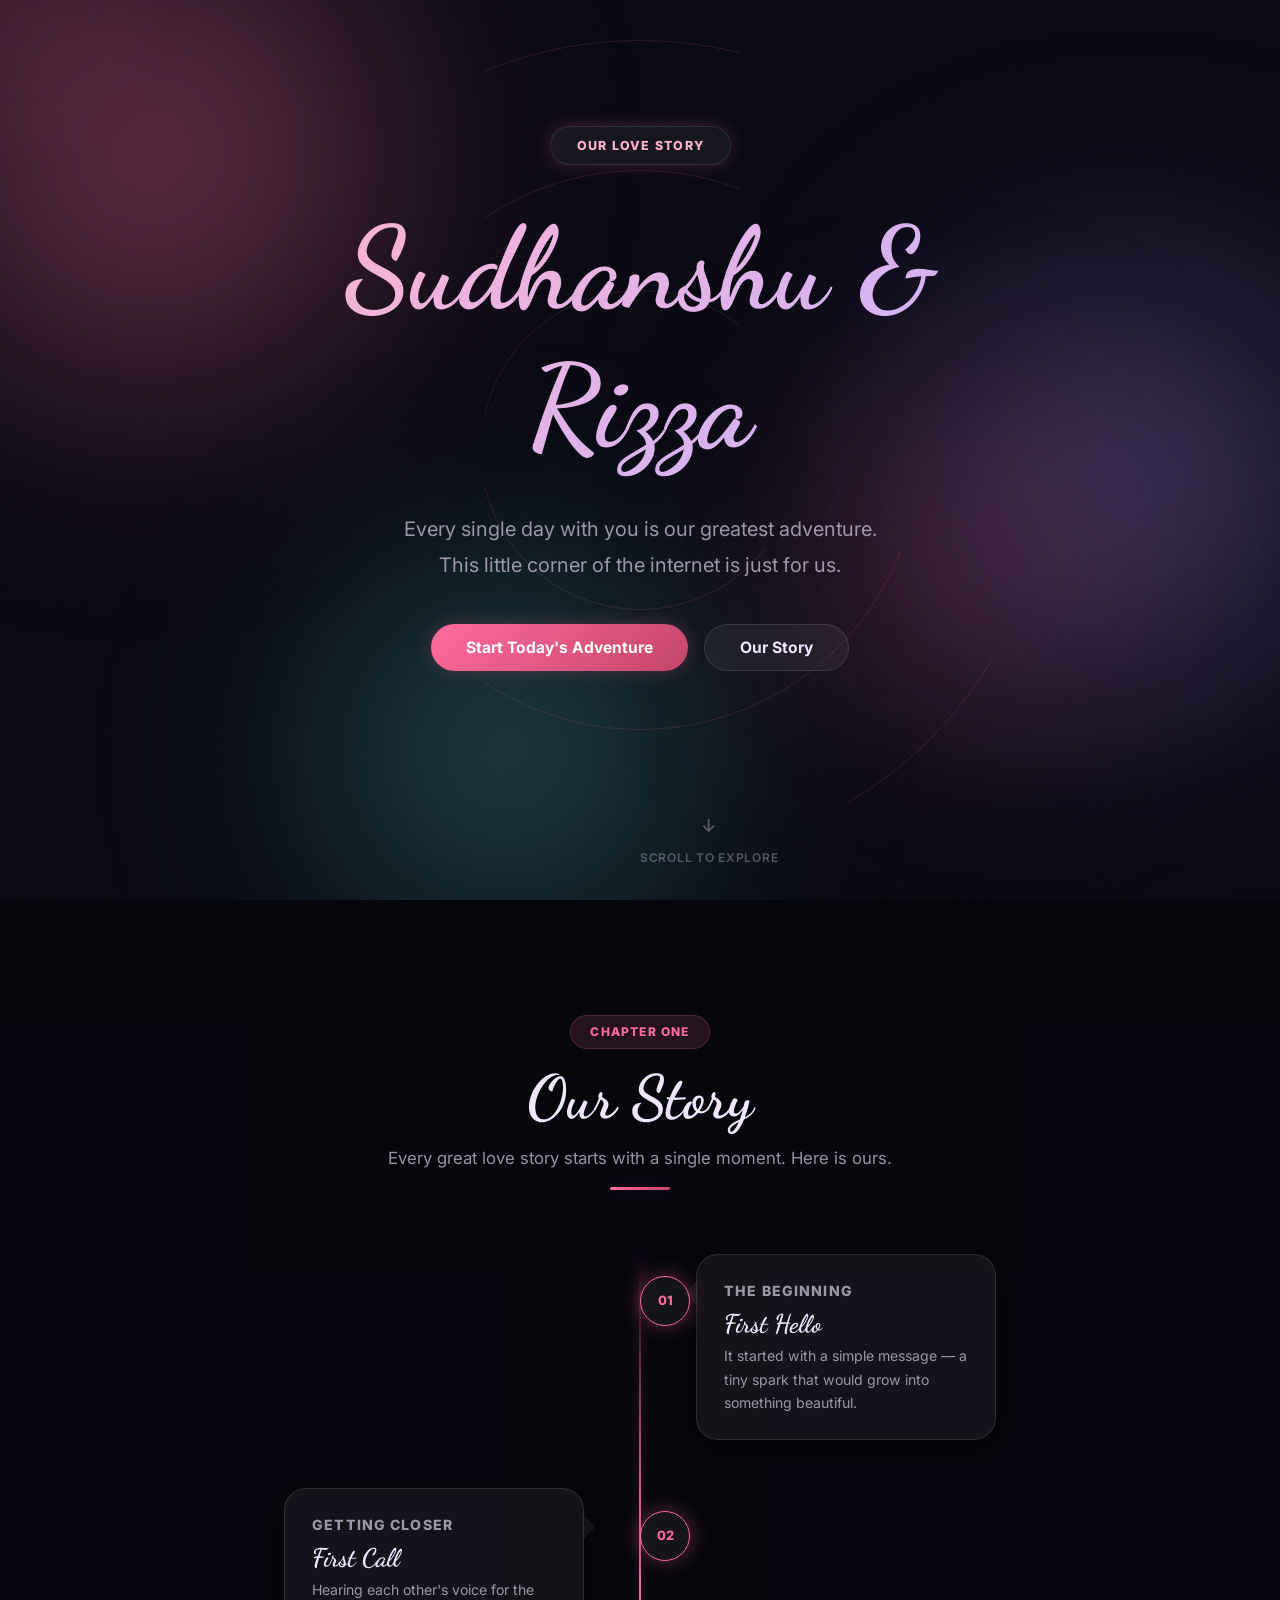
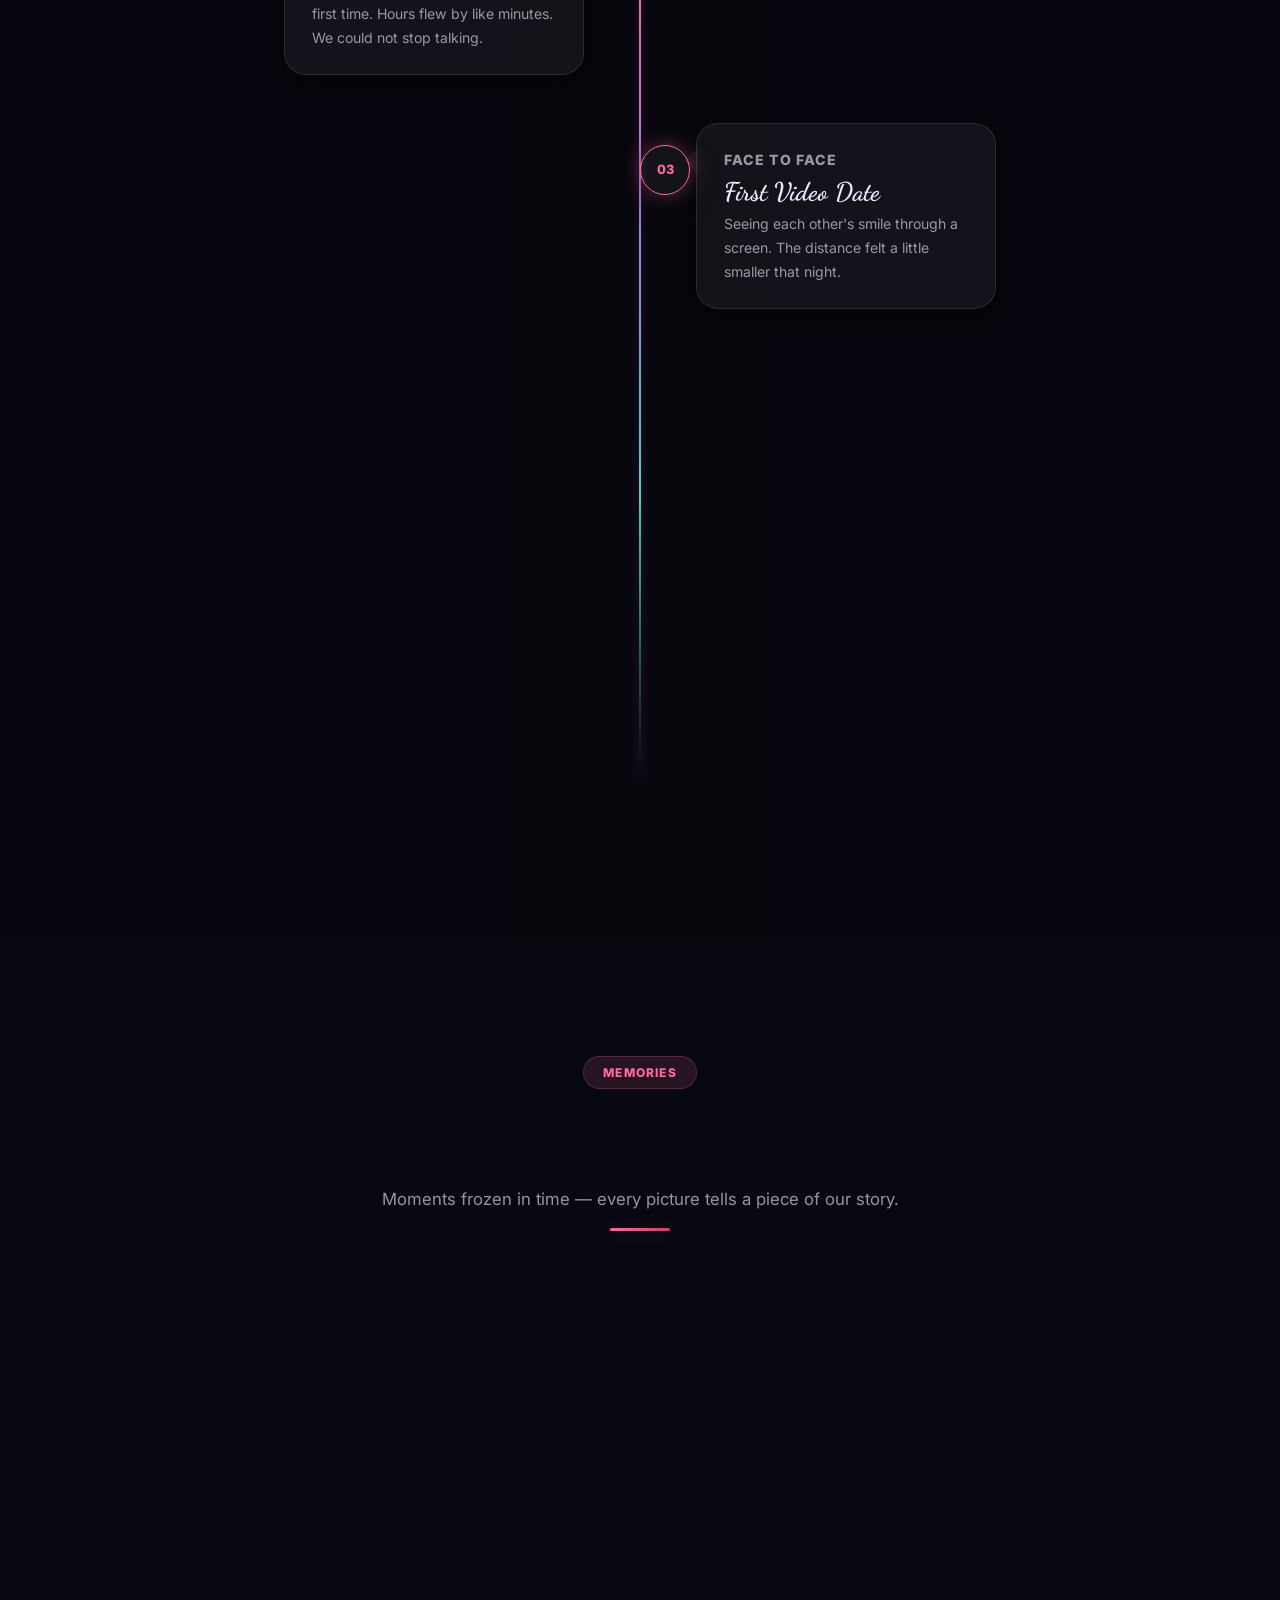
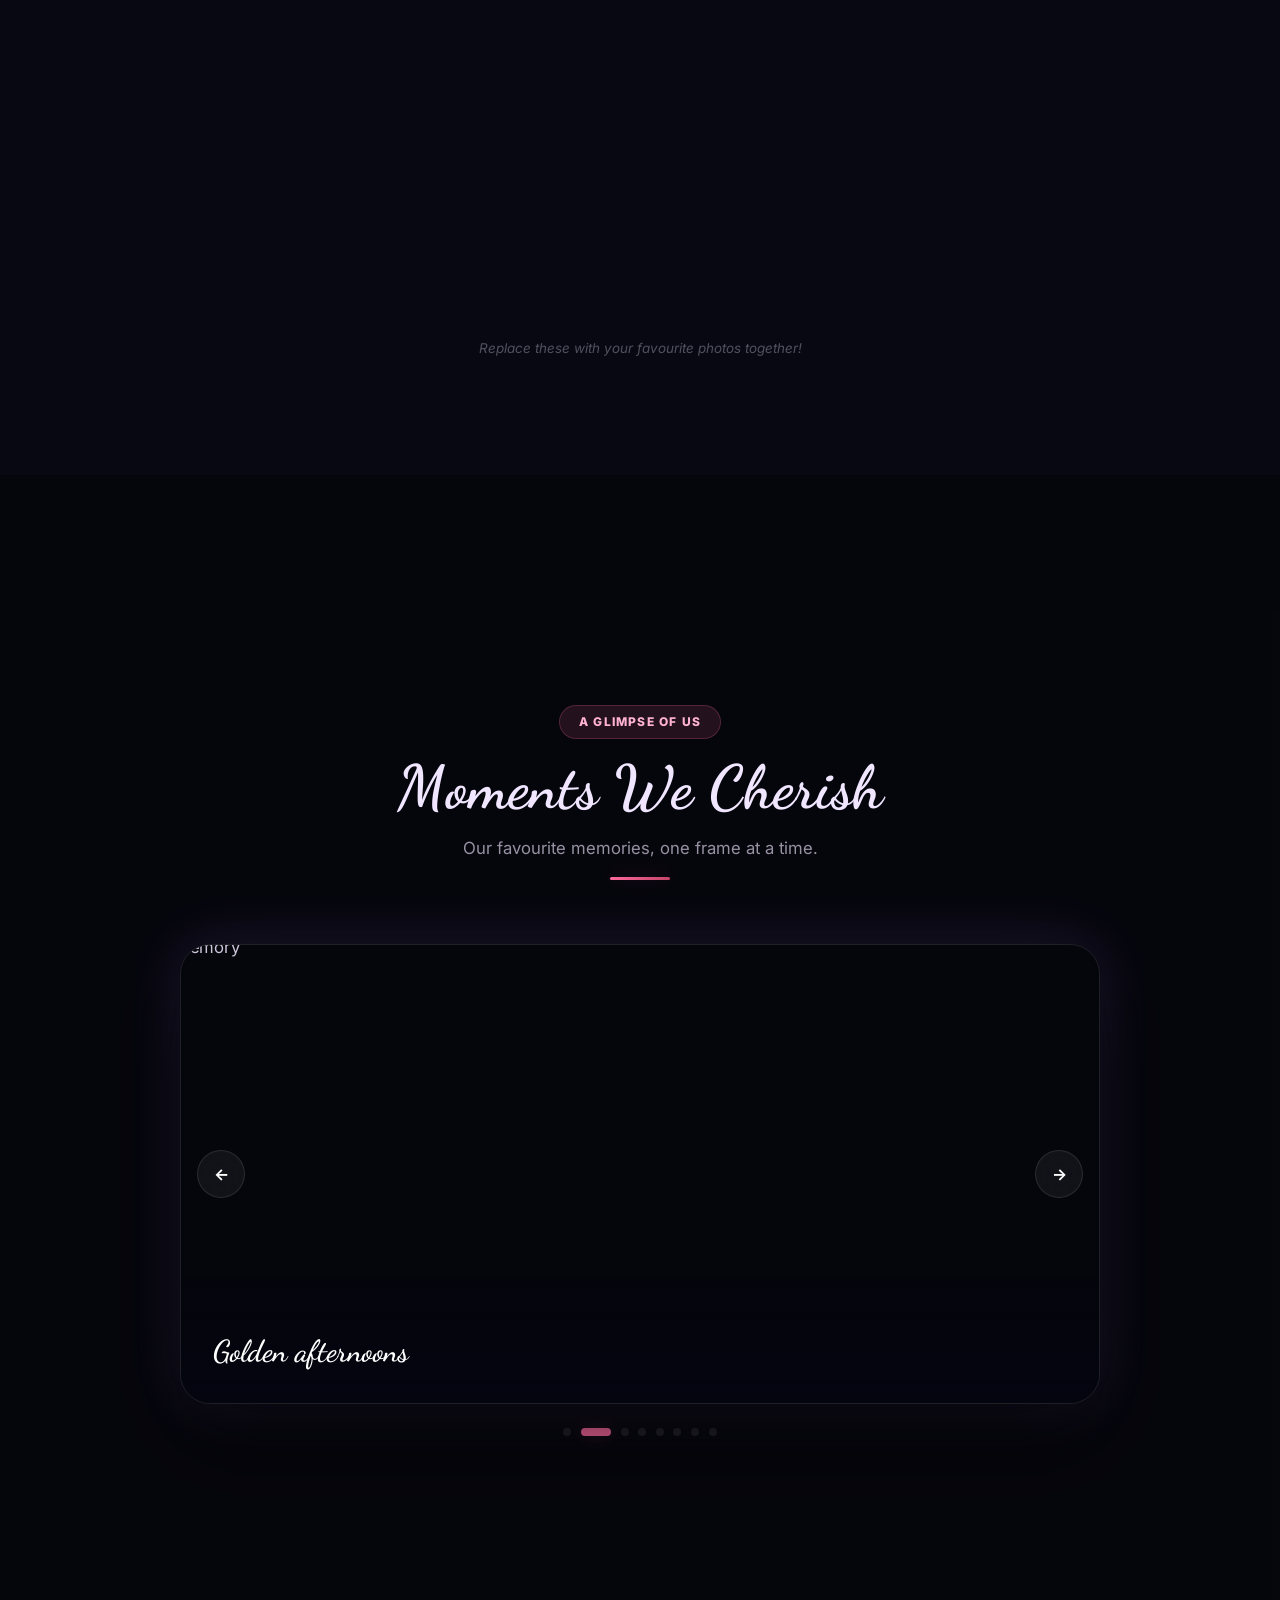
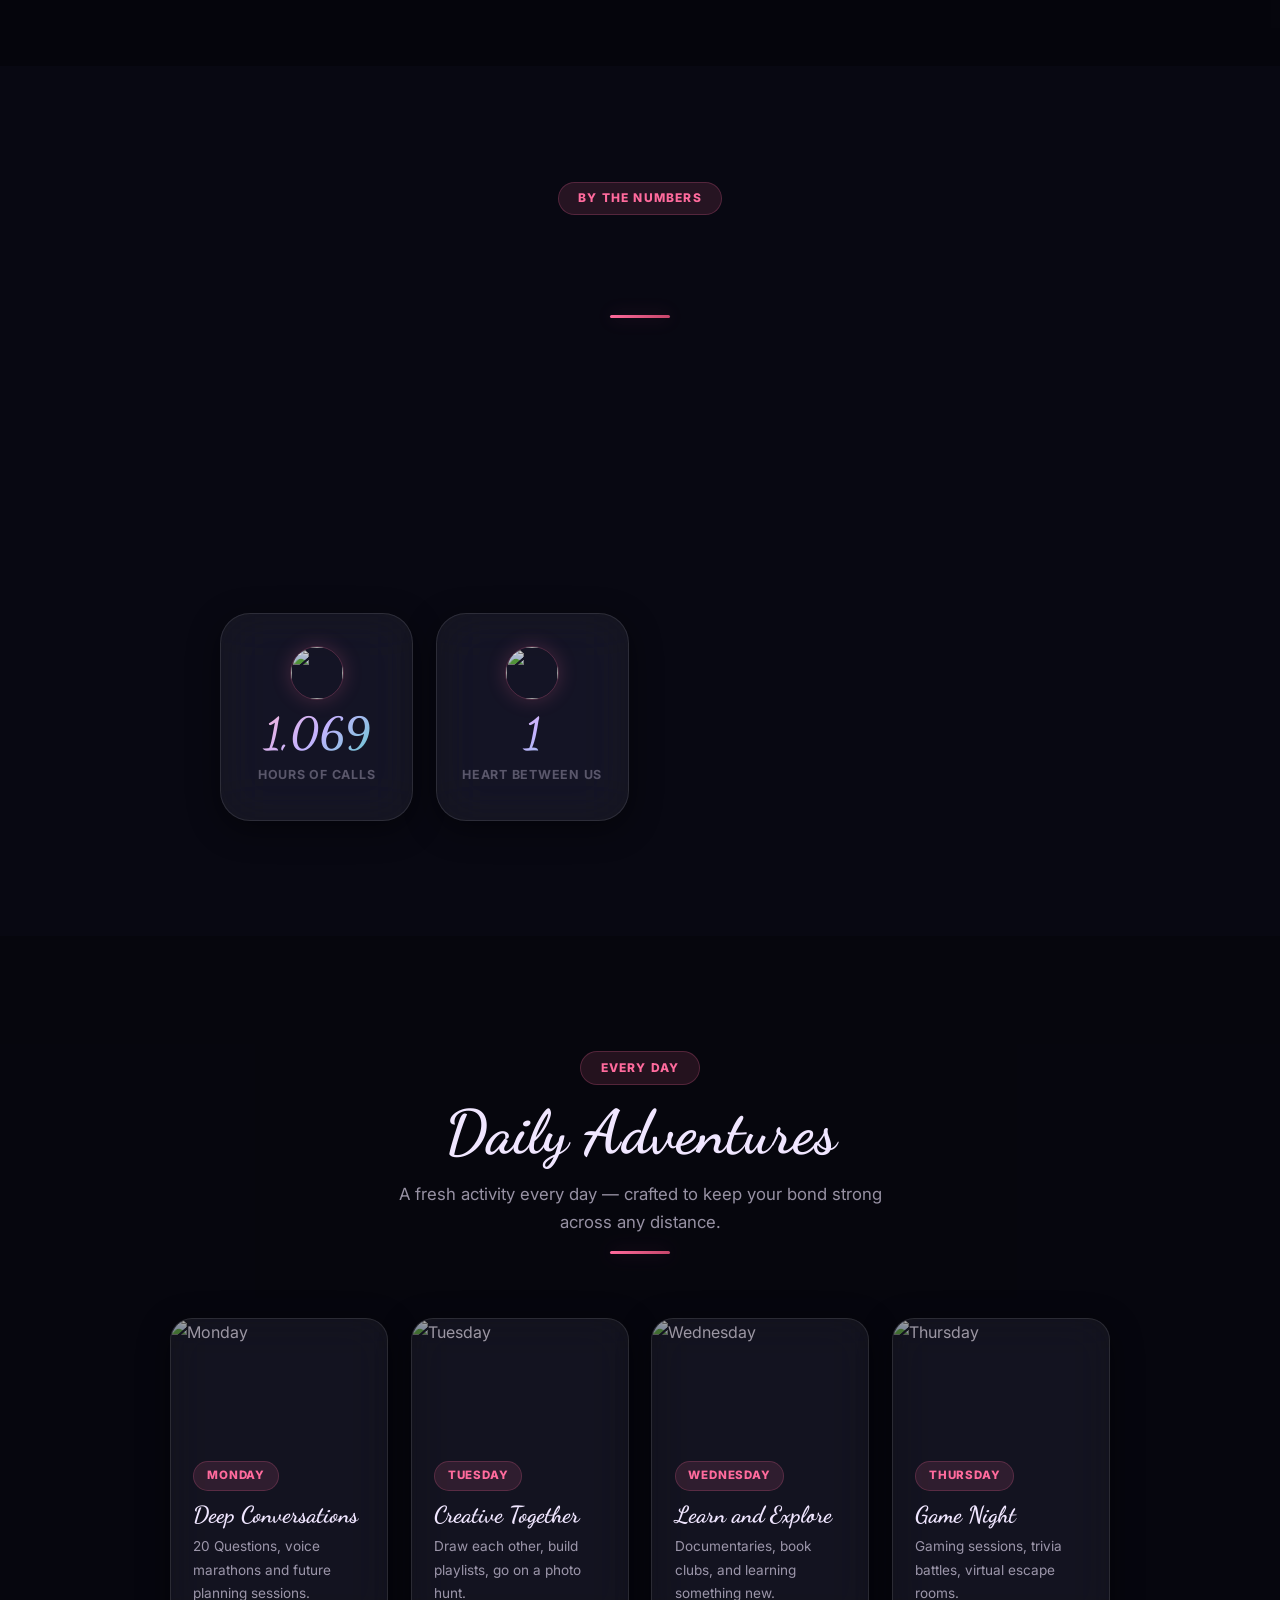
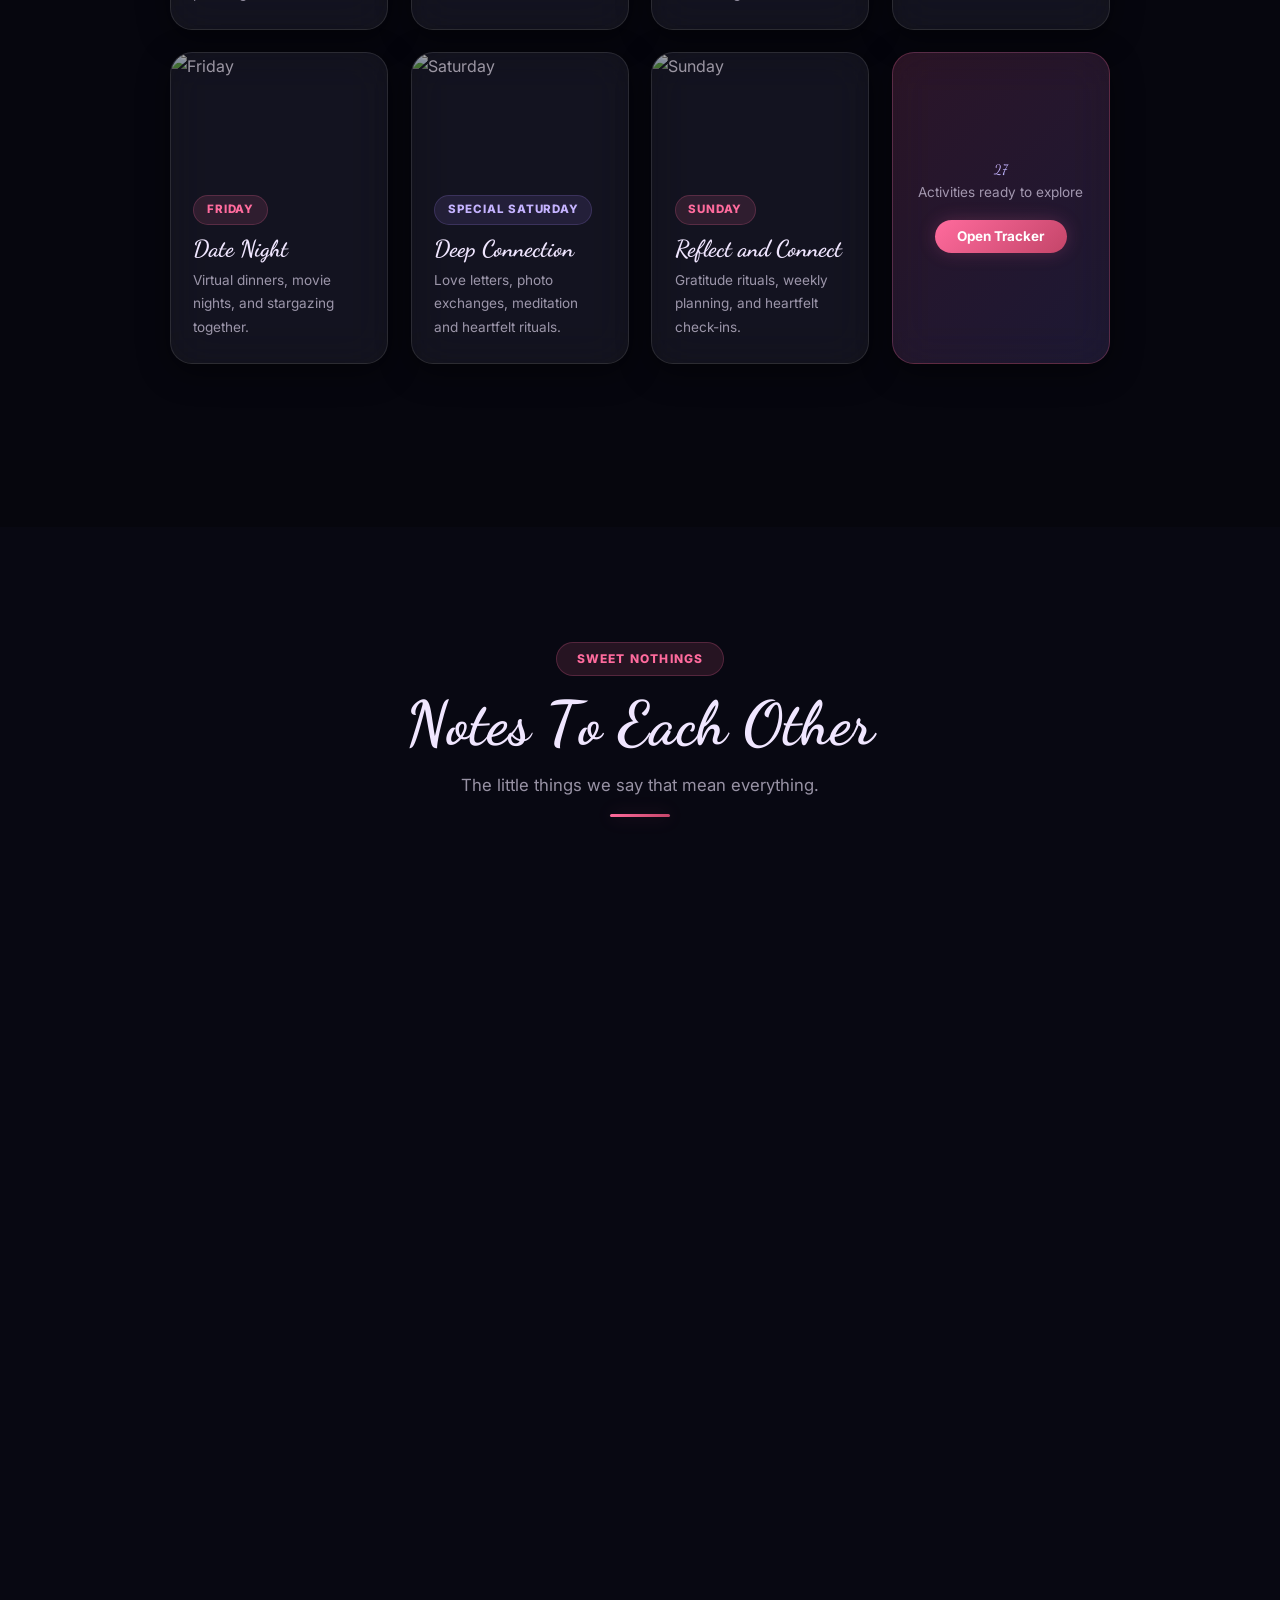
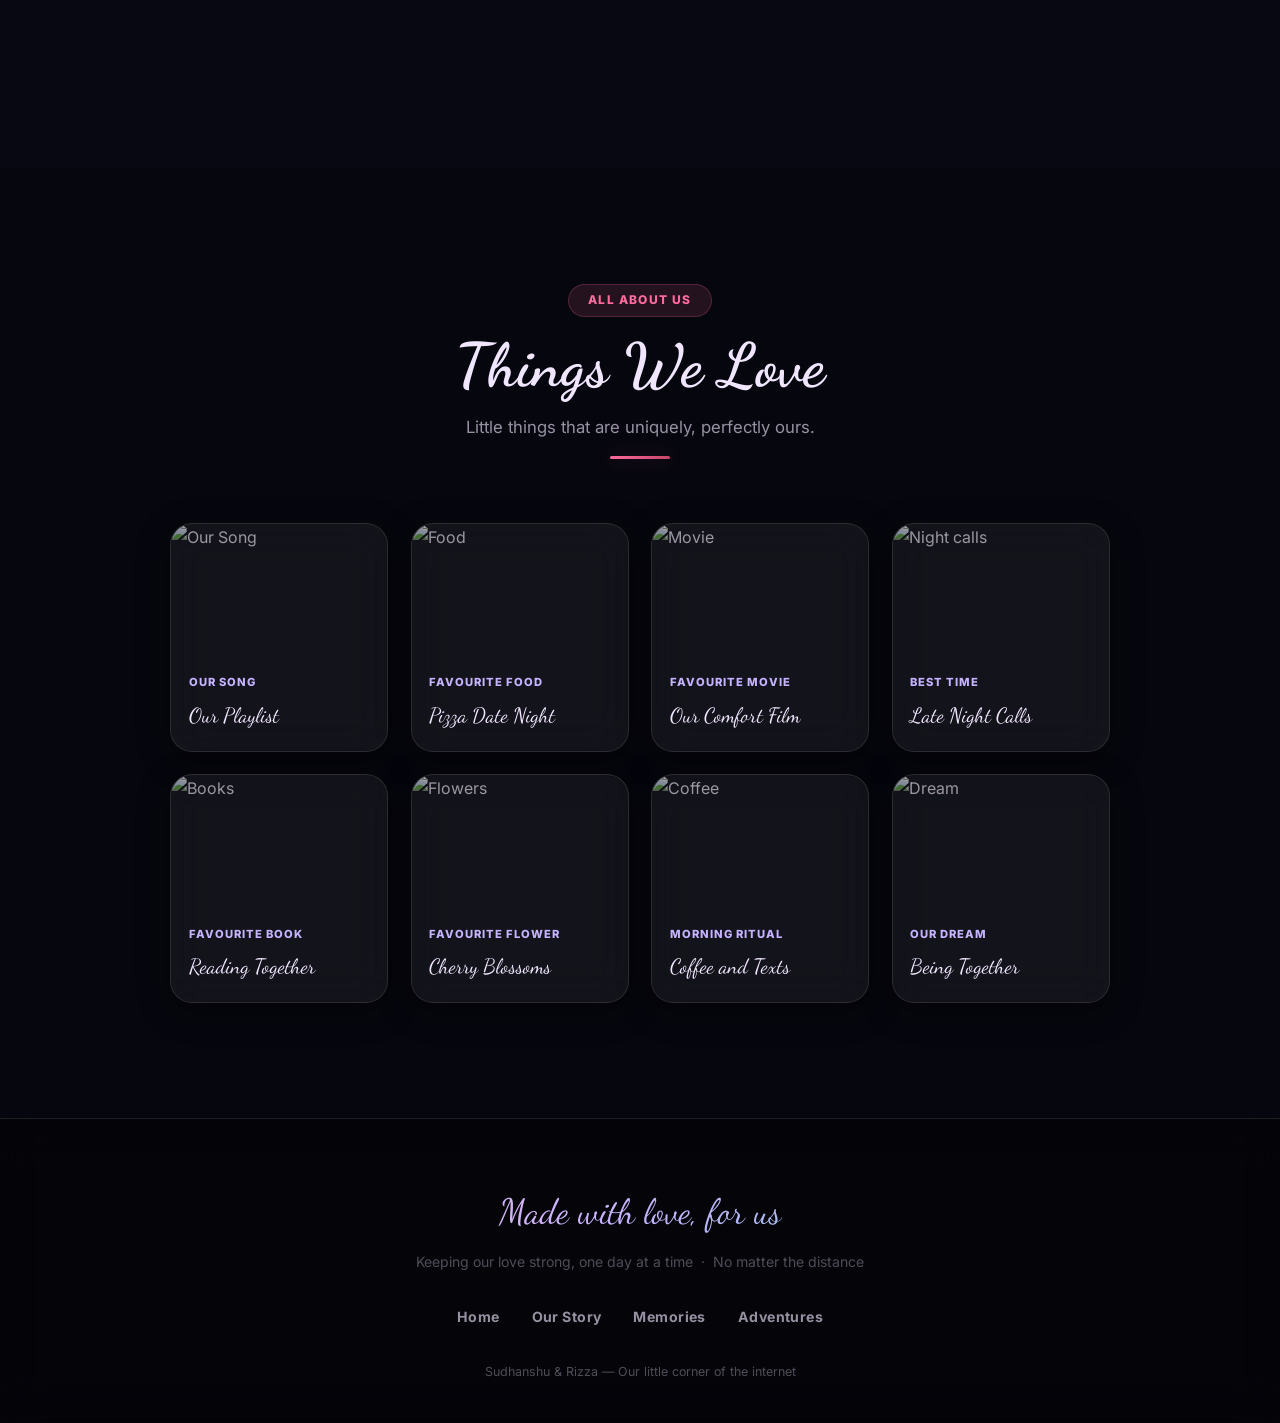
==== commit 71760bf3: "Replace corner ECG icons with single heartbeat line under hero buttons - Remove 4 corner hb-heart-wr" ====
--- a/index.html
+++ b/index.html
@@ -36,32 +36,6 @@
     <div class="hero-orb hero-orb-2"></div>
     <div class="hero-orb hero-orb-3"></div>
 
-    <!-- heartbeat ripple accents -->
-    <div class="hb-heart-wrap" aria-hidden="true">
-      <div class="hb-ripple"></div><div class="hb-ripple"></div><div class="hb-ripple"></div>
-      <div class="hb-heart">
-        <svg viewBox="0 0 24 24" fill="none"><path d="M20.84 4.61a5.5 5.5 0 0 0-7.78 0L12 5.67l-1.06-1.06a5.5 5.5 0 0 0-7.78 7.78l1.06 1.06L12 21.23l7.78-7.78 1.06-1.06a5.5 5.5 0 0 0 0-7.78z" fill="var(--pink)" stroke="none"/></svg>
-      </div>
-    </div>
-    <div class="hb-heart-wrap" aria-hidden="true">
-      <div class="hb-ripple"></div><div class="hb-ripple"></div><div class="hb-ripple"></div>
-      <div class="hb-heart">
-        <svg viewBox="0 0 24 24" fill="none"><path d="M20.84 4.61a5.5 5.5 0 0 0-7.78 0L12 5.67l-1.06-1.06a5.5 5.5 0 0 0-7.78 7.78l1.06 1.06L12 21.23l7.78-7.78 1.06-1.06a5.5 5.5 0 0 0 0-7.78z" fill="var(--purple)" stroke="none"/></svg>
-      </div>
-    </div>
-    <div class="hb-heart-wrap" aria-hidden="true">
-      <div class="hb-ripple"></div><div class="hb-ripple"></div><div class="hb-ripple"></div>
-      <div class="hb-heart">
-        <svg viewBox="0 0 24 24" fill="none"><path d="M20.84 4.61a5.5 5.5 0 0 0-7.78 0L12 5.67l-1.06-1.06a5.5 5.5 0 0 0-7.78 7.78l1.06 1.06L12 21.23l7.78-7.78 1.06-1.06a5.5 5.5 0 0 0 0-7.78z" fill="var(--teal)" stroke="none"/></svg>
-      </div>
-    </div>
-    <div class="hb-heart-wrap" aria-hidden="true">
-      <div class="hb-ripple"></div><div class="hb-ripple"></div><div class="hb-ripple"></div>
-      <div class="hb-heart">
-        <svg viewBox="0 0 24 24" fill="none"><path d="M20.84 4.61a5.5 5.5 0 0 0-7.78 0L12 5.67l-1.06-1.06a5.5 5.5 0 0 0-7.78 7.78l1.06 1.06L12 21.23l7.78-7.78 1.06-1.06a5.5 5.5 0 0 0 0-7.78z" fill="var(--pink)" stroke="none"/></svg>
-      </div>
-    </div>
-
     <!-- pulsing rings -->
     <div class="hero-rings" aria-hidden="true">
       <div class="hero-ring"></div>
@@ -77,6 +51,23 @@
       <div class="hero-btns">
         <a href="tracker.html" class="btn btn-pink">Start Today's Adventure</a>
         <a href="#story"       class="btn btn-outline">Our Story</a>
+      </div>
+
+      <!-- ECG heartbeat line under buttons -->
+      <div class="hero-ecg" aria-hidden="true">
+        <svg class="ecg-svg" viewBox="0 0 400 60" preserveAspectRatio="xMidYMid meet" fill="none" xmlns="http://www.w3.org/2000/svg">
+          <defs>
+            <linearGradient id="ecgGrad" x1="0%" y1="0%" x2="100%" y2="0%">
+              <stop offset="0%"   stop-color="var(--pink)"   stop-opacity="0"/>
+              <stop offset="30%"  stop-color="var(--pink)"   stop-opacity="1"/>
+              <stop offset="60%"  stop-color="var(--purple)" stop-opacity="1"/>
+              <stop offset="100%" stop-color="var(--teal)"   stop-opacity="0"/>
+            </linearGradient>
+          </defs>
+          <polyline class="ecg-line"
+            points="0,30 40,30 55,30 65,18 75,42 85,30 110,30 120,4 130,56 140,30 165,30 175,22 185,38 195,30 400,30"
+            stroke="url(#ecgGrad)" stroke-width="2" stroke-linecap="round" stroke-linejoin="round"/>
+        </svg>
       </div>
     </div>
 
--- a/styles.css
+++ b/styles.css
@@ -453,7 +453,25 @@
 .hb-heart:nth-of-type(3){ animation-delay:.7s; }
 .hb-heart:nth-of-type(4){ animation-delay:1s; }
 
-.hb-heart svg { width:22px; height:22px; filter:drop-shadow(0 0 8px var(--pink-glow)); }
+.hb-heart svg { width:48px; height:24px; filter:drop-shadow(0 0 8px var(--pink-glow)); }
+
+/* ── Centered ECG heartbeat line ── */
+.hero-ecg {
+  width:min(420px, 90vw); margin:2rem auto 0;
+  pointer-events:none; opacity:.8;
+}
+.ecg-svg { width:100%; height:auto; }
+.ecg-line {
+  stroke-dasharray: 800;
+  stroke-dashoffset: 800;
+  animation: ecgDraw 2.2s var(--ease-smooth) infinite;
+}
+@keyframes ecgDraw {
+  0%   { stroke-dashoffset:800; opacity:1; }
+  70%  { stroke-dashoffset:0;   opacity:1; }
+  90%  { stroke-dashoffset:0;   opacity:0; }
+  100% { stroke-dashoffset:800; opacity:0; }
+}
 
 /* ripple rings */
 .hb-ripple {
@@ -1177,13 +1195,14 @@
 
 /* ── Tablet portrait ≤ 768px ── */
 @media(max-width:768px){
-  /* Timeline: single-side */
-  .timeline::before { left:26px; }
+  /* Timeline: single left-side column */
+  .timeline::before { left:26px; transform:none; }
+  .timeline-fill    { left:26px; transform:none; }
   .tl-item, .tl-item:nth-child(even) {
     justify-content:flex-start; padding-right:0;
     padding-left:4.5rem; transform:translateX(-22px);
   }
-  .tl-dot { left:26px; }
+  .tl-dot { left:26px; transform:none; }
   .tl-card::after,
   .tl-item:nth-child(even) .tl-card::after { right:auto; left:-9px; transform:rotate(-135deg); }
 
@@ -1205,7 +1224,7 @@
   .hb-heart-wrap:nth-child(3){ bottom:12%; left:4%;  }
   .hb-heart-wrap:nth-child(4){ bottom:12%; right:4%; }
   .hb-heart { width:28px; height:28px; }
-  .hb-heart svg { width:16px; height:16px; }
+  .hb-heart svg { width:36px; height:18px; }
   .hb-ripple { width:28px; height:28px; }
 }
 
@@ -1227,7 +1246,7 @@
   .hb-heart-wrap:nth-child(1){ top:7%; left:3%; }
   .hb-heart-wrap:nth-child(2){ top:7%; right:3%; }
   .hb-heart { width:24px; height:24px; }
-  .hb-heart svg { width:14px; height:14px; }
+  .hb-heart svg { width:28px; height:14px; }
   .hb-ripple { width:24px; height:24px; }
 
   /* Carousel */
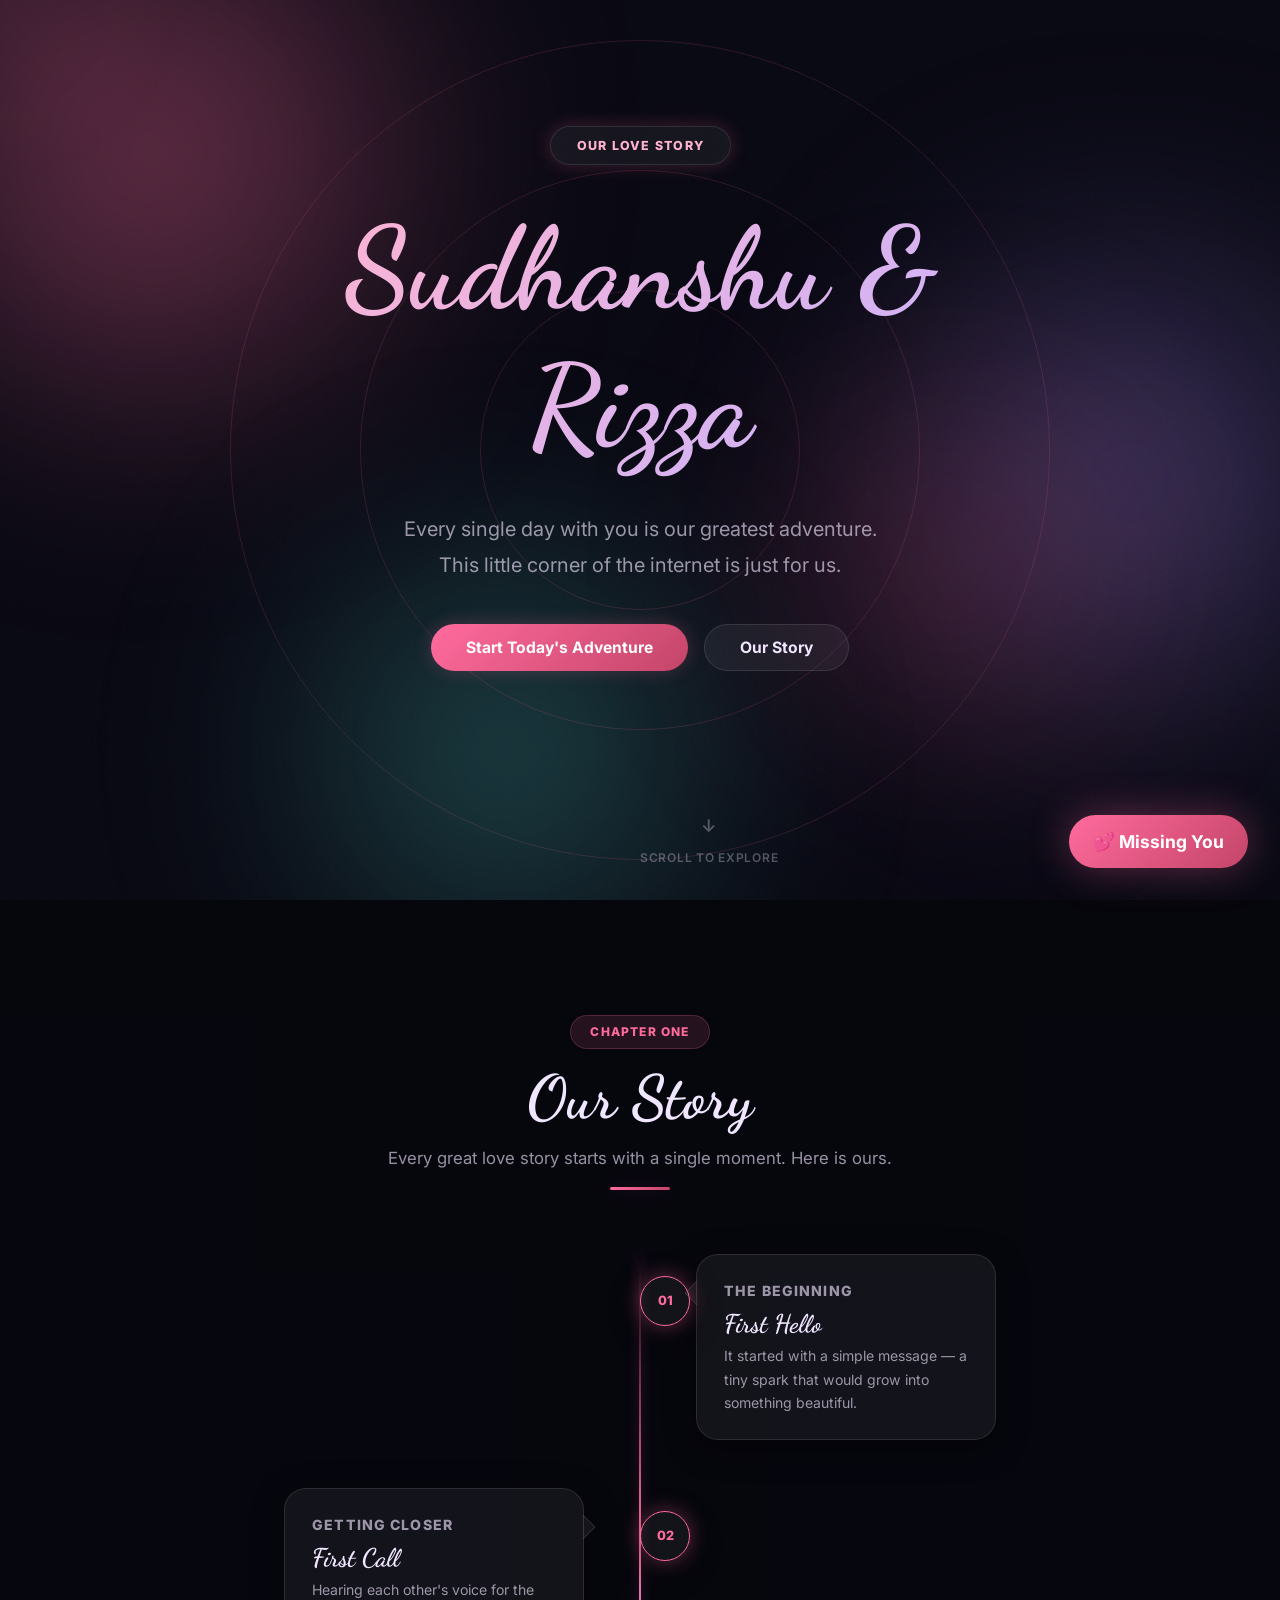
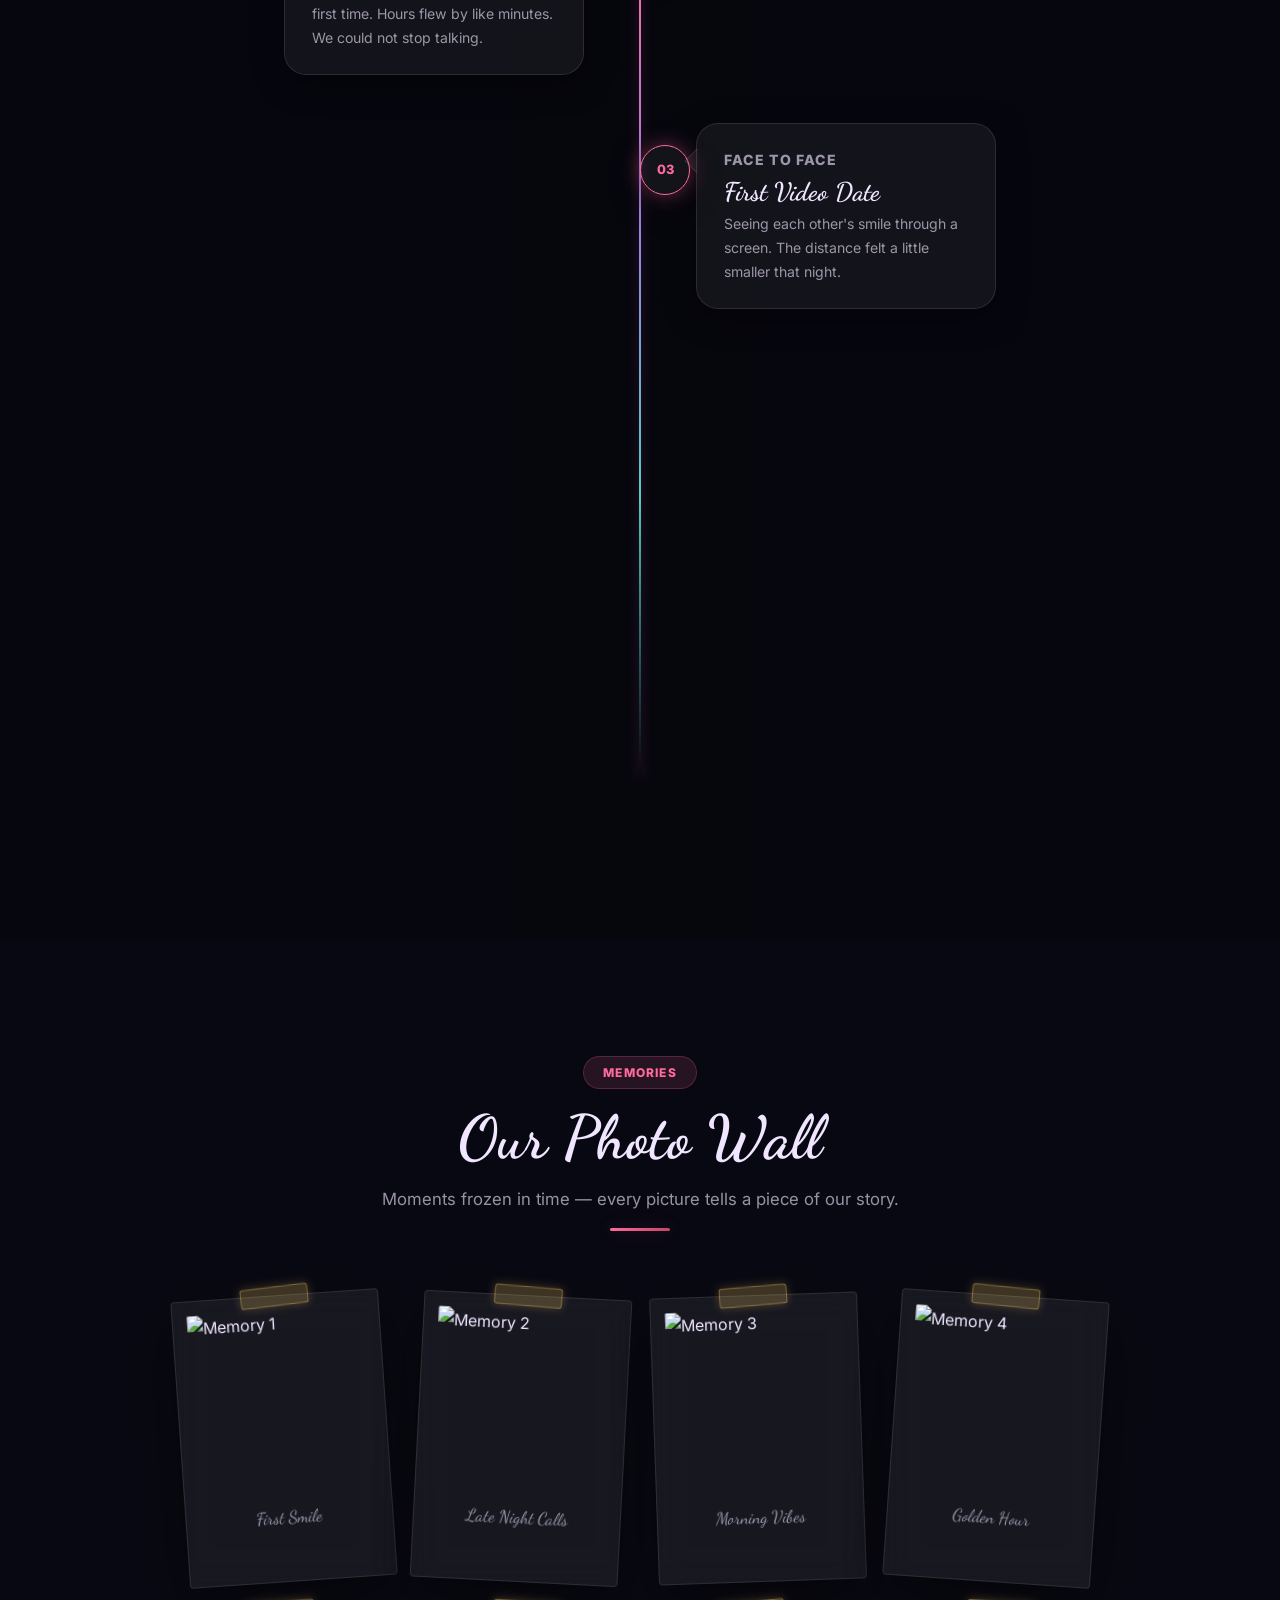
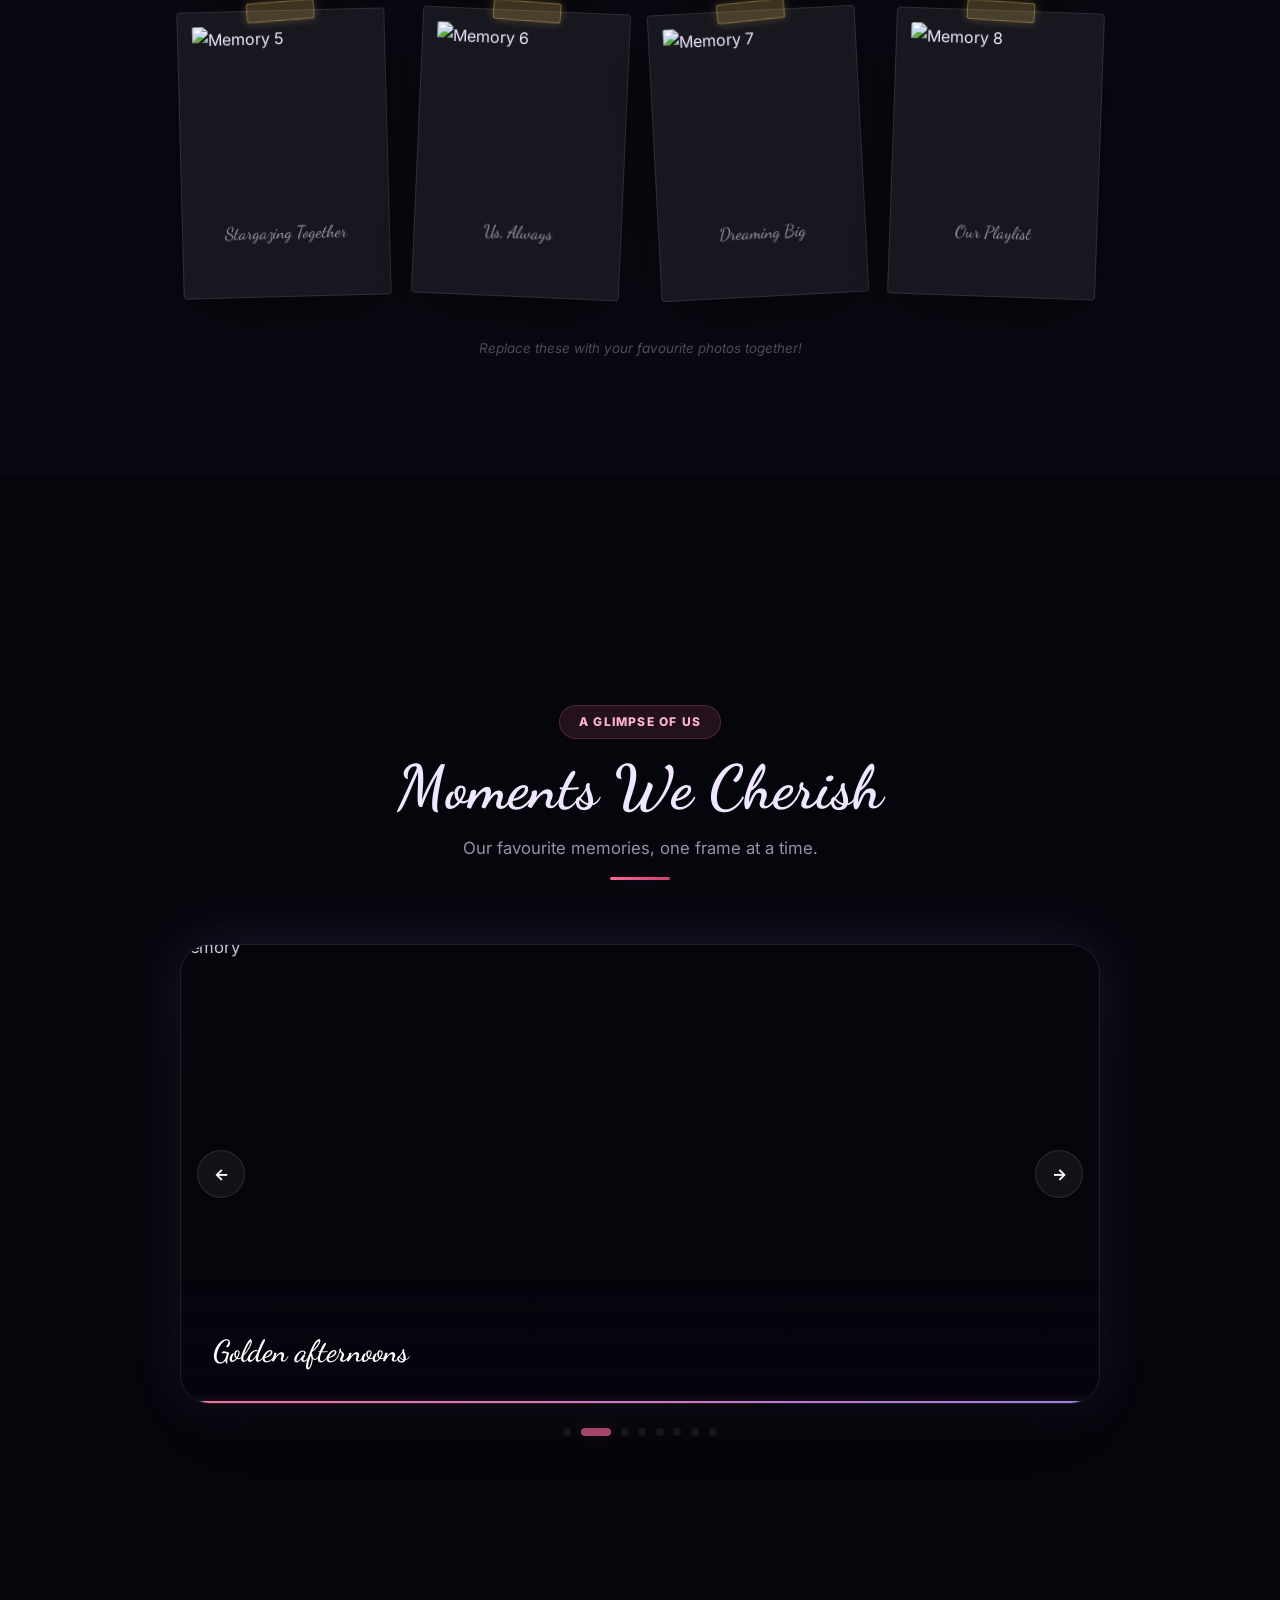
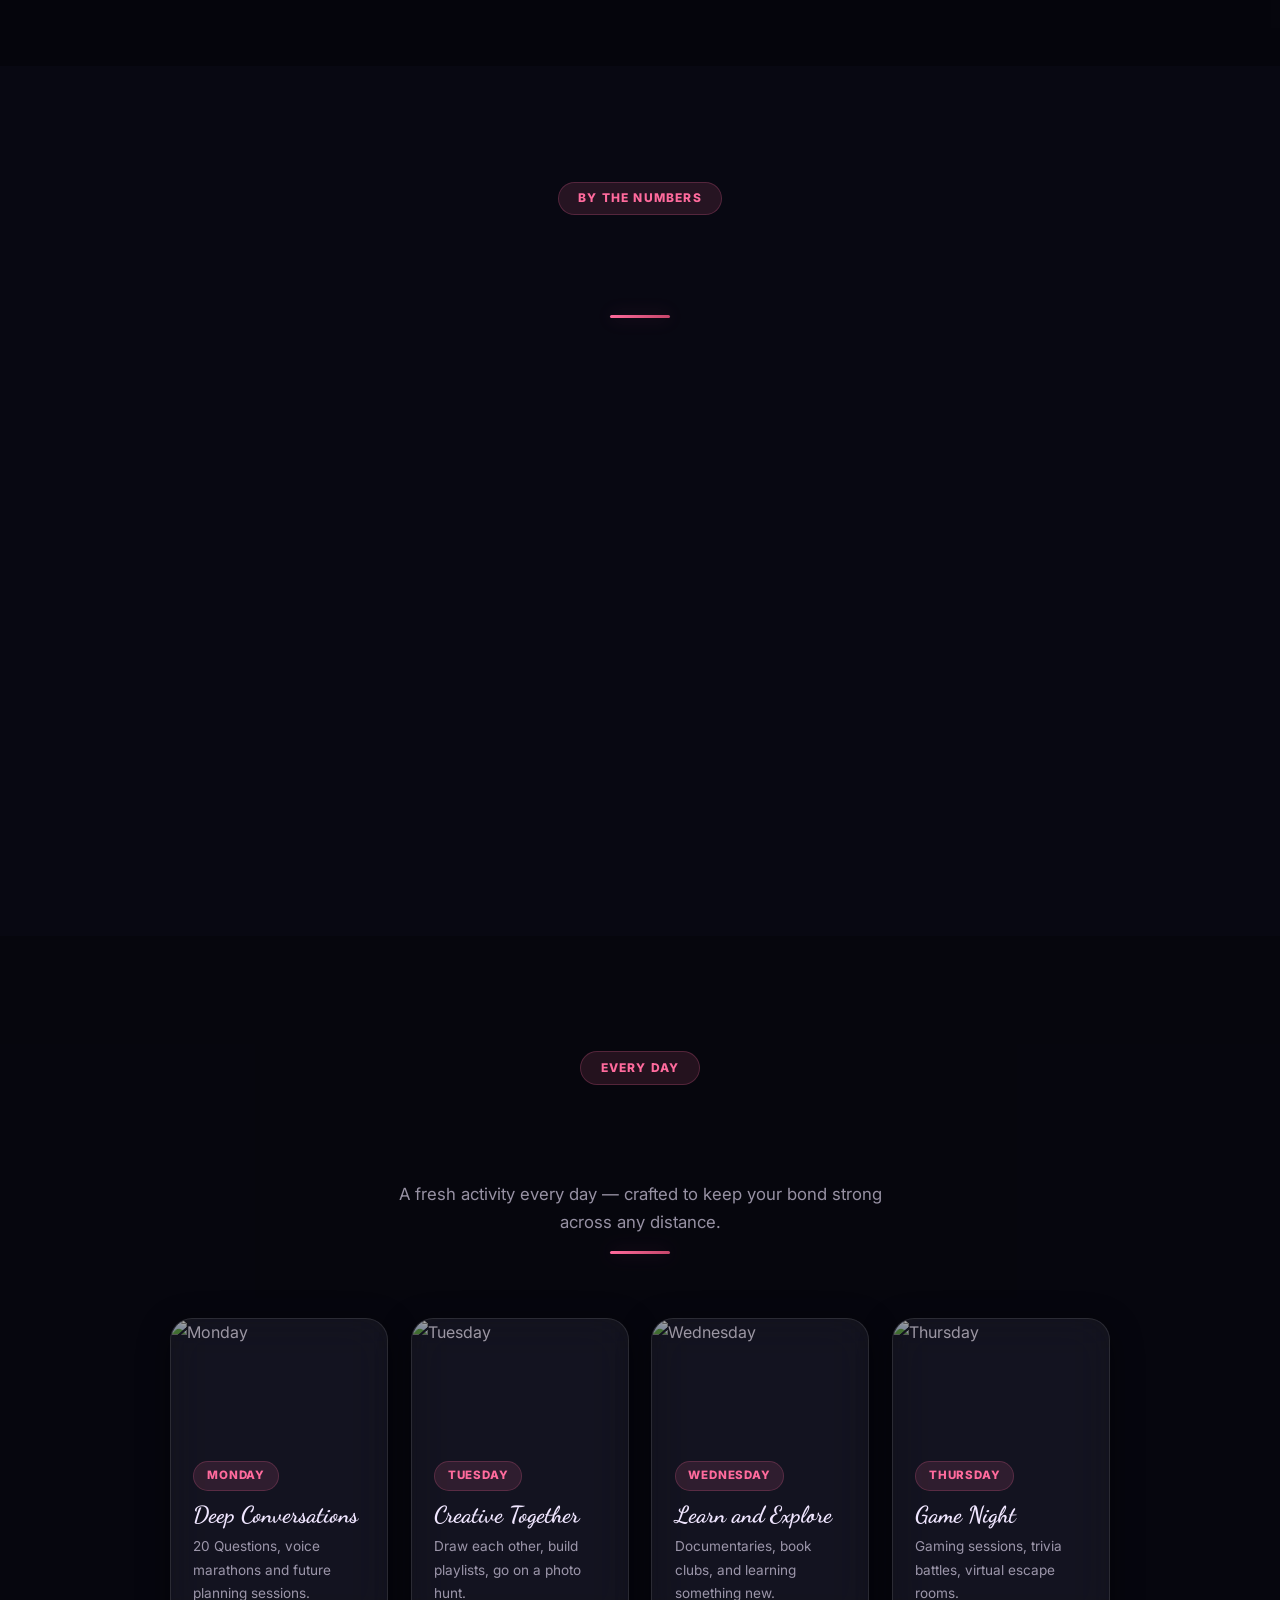
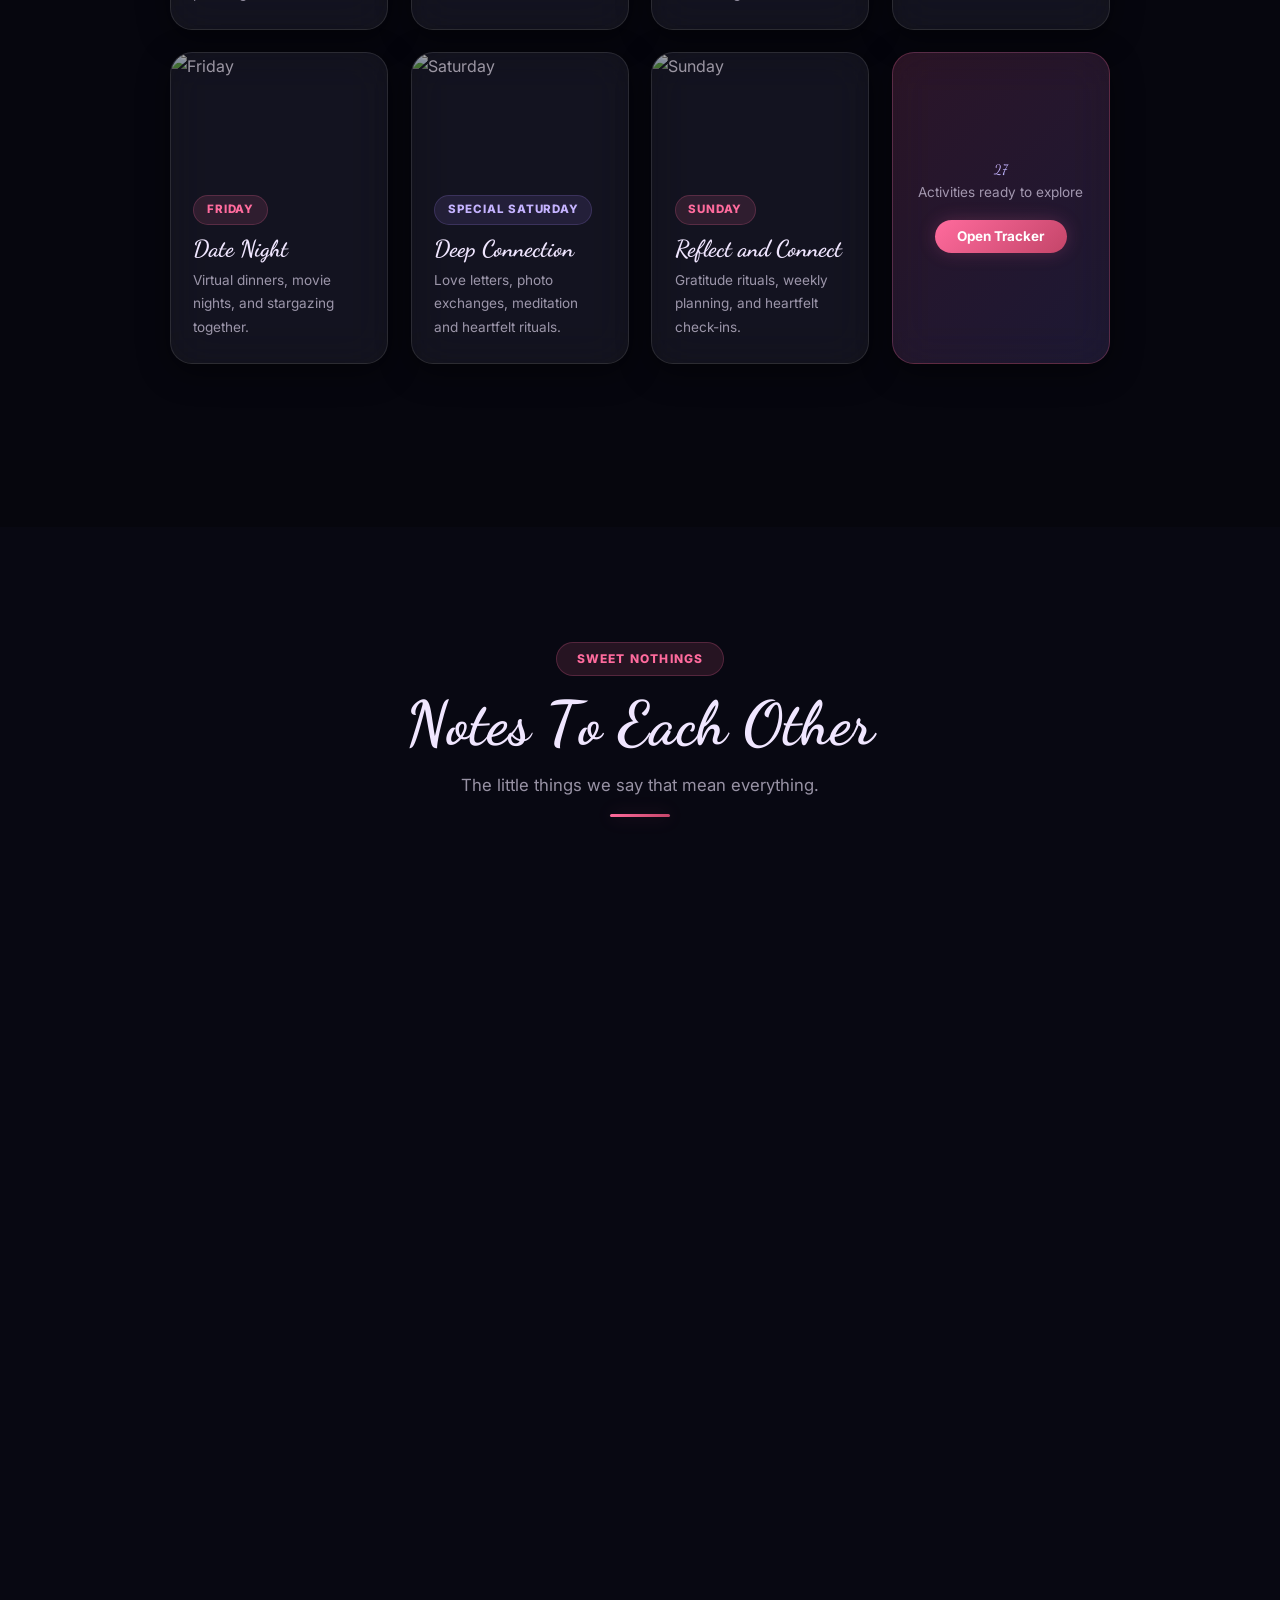
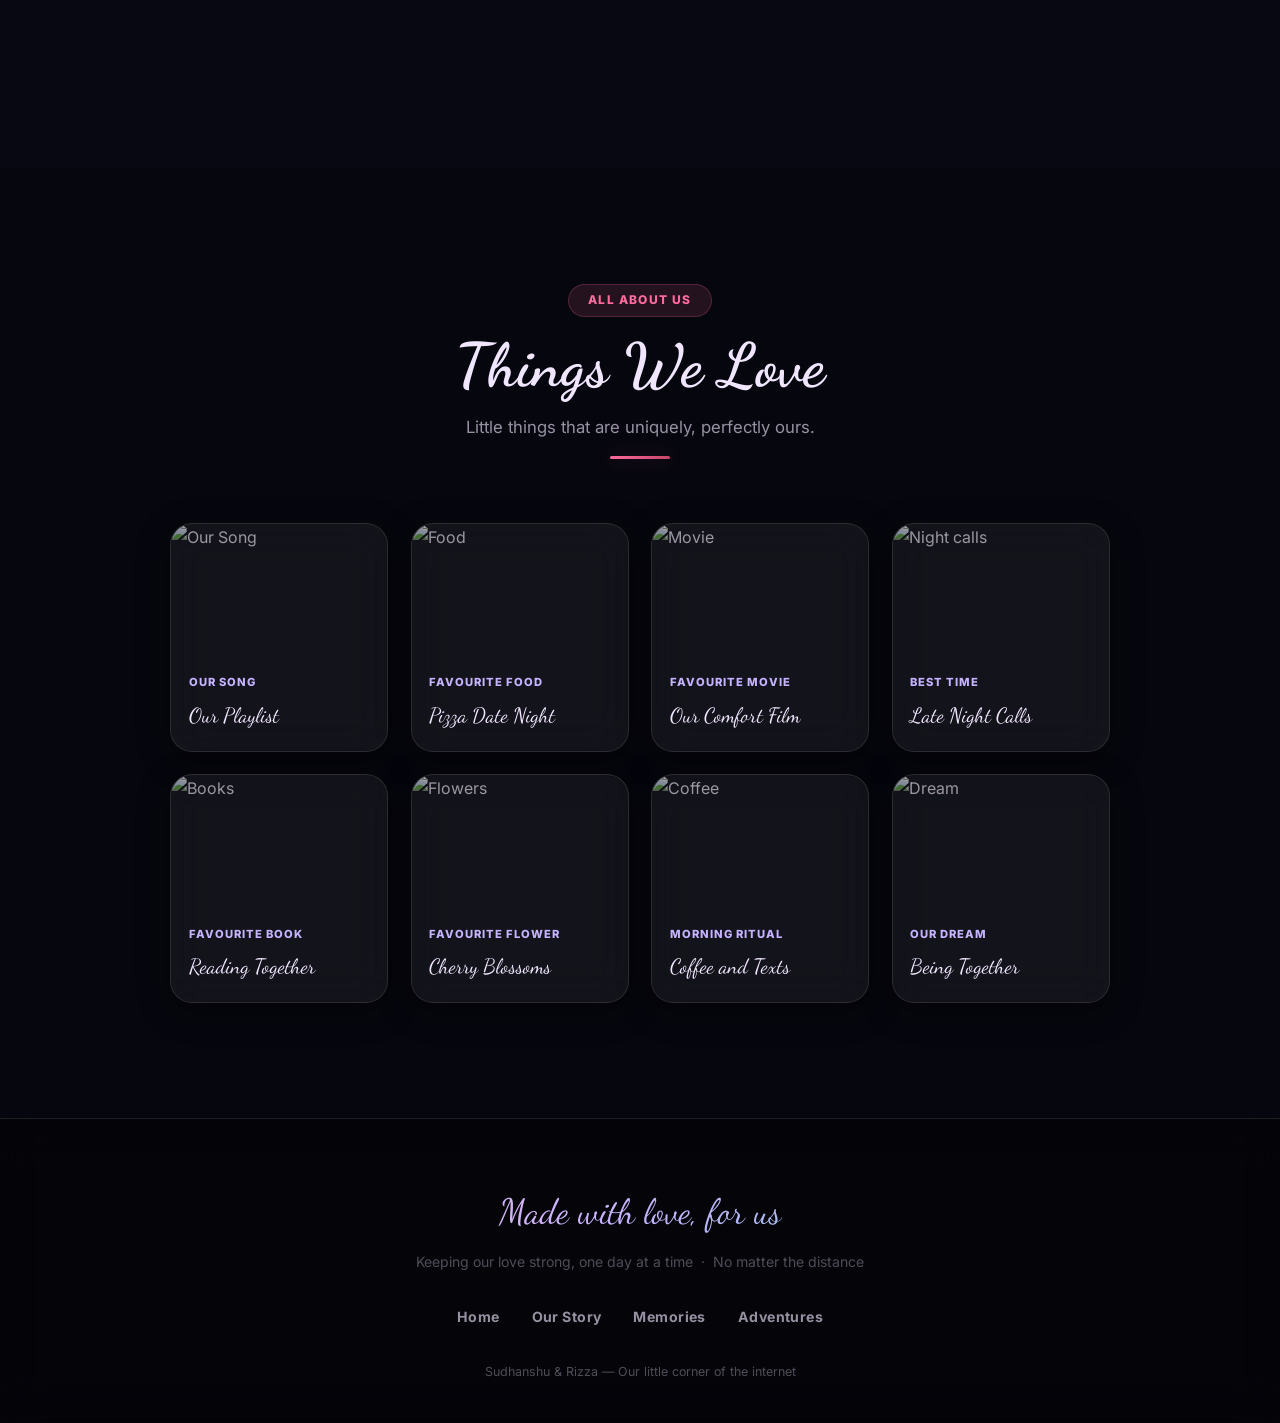
==== commit 58b90cb4: "feat: implement missing you feature, custom vault uploads and optimizations Co-authored-by: SunnyTiw" ====
--- a/index.html
+++ b/index.html
@@ -624,6 +624,18 @@
   </footer>
 
   <!-- ════════════════════════════════════
+       MISSING YOU COMPONENT
+  ═══════════════════════════════════════ -->
+  <button class="missing-you-btn" id="missingYouBtn" aria-label="I miss you">
+    💕 Missing You
+  </button>
+
+  <div class="missing-toast" id="missingToast" aria-hidden="true">
+    <h3 class="missing-toast-title">💌 Note to you</h3>
+    <p class="missing-toast-msg" id="missingToastMsg"></p>
+  </div>
+
+  <!-- ════════════════════════════════════
        SCRIPTS
   ═══════════════════════════════════════ -->
   <script>
@@ -646,6 +658,7 @@
     initCharReveal();
     initCardCascade();
     initTimelineDraw();
+    initMissingYou();
   });
 
   /* ── SCROLL REVEALS ── */
@@ -796,9 +809,12 @@
   function initCursorGlow() {
     const glow = document.getElementById('cursorGlow');
     if (!glow || window.matchMedia('(pointer:coarse)').matches) return;
+    let frame;
     document.addEventListener('mousemove', e => {
-      glow.style.left = e.clientX + 'px';
-      glow.style.top  = e.clientY + 'px';
+      if (frame) cancelAnimationFrame(frame);
+      frame = requestAnimationFrame(() => {
+        glow.style.transform = `translate3d(calc(${e.clientX}px - 50%), calc(${e.clientY}px - 50%), 0)`;
+      });
     });
   }
 
@@ -844,9 +860,17 @@
   function initScrollProgress() {
     const bar = document.getElementById('scrollProgress');
     if (!bar) return;
+    let ticking = false;
     window.addEventListener('scroll', () => {
-      const max = document.body.scrollHeight - window.innerHeight;
-      bar.style.width = (max > 0 ? window.scrollY / max * 100 : 0) + '%';
+      if (!ticking) {
+        window.requestAnimationFrame(() => {
+          const max = document.body.scrollHeight - window.innerHeight;
+          const progress = max > 0 ? window.scrollY / max : 0;
+          bar.style.transform = `scaleX(${progress})`;
+          ticking = false;
+        });
+        ticking = true;
+      }
     }, { passive:true });
   }
 
@@ -892,6 +916,42 @@
     });
   }
 
+  /* ── F: MISSING YOU BUTTON ── */
+  function initMissingYou() {
+    const btn = document.getElementById('missingYouBtn');
+    const toast = document.getElementById('missingToast');
+    const msgEl = document.getElementById('missingToastMsg');
+    if (!btn || !toast || !msgEl) return;
+
+    const messages = [
+      "I'm missing you so much right now. Sending you a big virtual hug! 🫂",
+      "Just thought you should know you're on my mind. Love you! 💕",
+      "I wish you were here next to me. Counting down the days! ⏳",
+      "Thinking about your smile and it's making me smile too. 😊",
+      "Even though we're apart, you hold my heart. I miss you! ❤️",
+      "My day is always better when I think of you. Miss you tons! 🌸",
+      "I just wanted to send a little reminder that I love you deeply! 💌",
+      "Distance means so little when someone means so much. 🌍❤️",
+      "I was just thinking about our favorite memories... can't wait to make more! ✨"
+    ];
+
+    let toastTimer;
+    btn.addEventListener('click', () => {
+      const randomMsg = messages[Math.floor(Math.random() * messages.length)];
+      msgEl.textContent = randomMsg;
+
+      // pop button
+      btn.style.transform = 'scale(0.9)';
+      setTimeout(() => btn.style.transform = '', 150);
+
+      toast.classList.add('show');
+      clearTimeout(toastTimer);
+      toastTimer = setTimeout(() => {
+        toast.classList.remove('show');
+      }, 4500); // Hide after 4.5s
+    });
+  }
+
   /* ── E: TIMELINE DRAW-IN ── */
   function initTimelineDraw() {
     const fill = document.getElementById('timelineFill');
@@ -901,8 +961,8 @@
     const upd = () => {
       if (!raf) { raf = true; requestAnimationFrame(() => {
         const r = tl.getBoundingClientRect();
-        const pct = Math.max(0, Math.min(100, (window.innerHeight - r.top) / (r.height + window.innerHeight * .4) * 100));
-        fill.style.height = pct + '%';
+        const pct = Math.max(0, Math.min(1, (window.innerHeight - r.top) / (r.height + window.innerHeight * .4)));
+        fill.style.transform = `translateX(-50%) scaleY(${pct})`;
         raf = false;
       }); }
     };
--- a/styles.css
+++ b/styles.css
@@ -157,11 +157,11 @@
    ============================================= */
 .cursor-glow {
   position:fixed; pointer-events:none; z-index:9999;
+  top:0; left:0;
   width:400px; height:400px; border-radius:50%;
   background:radial-gradient(circle,rgba(255,107,157,.08),transparent 65%);
-  transform:translate(-50%,-50%);
-  transition:left .08s linear, top .08s linear;
-  will-change:left,top;
+  transform:translate3d(-50%,-50%,0);
+  will-change:transform;
 }
 
 /* =============================================
@@ -289,11 +289,13 @@
    ============================================= */
 #scrollProgress {
   position:fixed; top:0; left:0; z-index:10000;
-  height:3px; width:0%;
+  height:3px; width:100%;
+  transform:scaleX(0);
+  transform-origin:left;
   background:linear-gradient(90deg, var(--pink), var(--purple), var(--teal));
   box-shadow:0 0 14px var(--pink-glow), 0 0 28px var(--purple-glow);
   pointer-events:none; border-radius:0 3px 3px 0;
-  will-change:width;
+  will-change:transform;
 }
 
 /* =============================================
@@ -301,13 +303,14 @@
    ============================================= */
 .timeline-fill {
   position:absolute; left:50%; top:0;
-  transform:translateX(-50%);
-  width:2px; height:0%;
+  transform:translateX(-50%) scaleY(0);
+  transform-origin:top;
+  width:2px; height:100%;
   background:linear-gradient(to bottom,var(--pink),var(--purple),var(--teal));
   border-radius:var(--r-full);
   box-shadow:0 0 14px var(--pink-glow);
   z-index:3; pointer-events:none;
-  will-change:height;
+  will-change:transform;
 }
 
 /* =============================================
@@ -838,6 +841,57 @@
 .fav-body  { padding:.9rem 1.1rem 1.1rem; }
 .fav-cat   { font-size:.7rem; font-weight:800; color:var(--purple-light); text-transform:uppercase; letter-spacing:.09em; margin-bottom:.35rem; }
 .fav-name  { font-family:'Dancing Script',cursive; font-size:1.3rem; color:var(--t1); }
+
+/* =============================================
+   MISSING YOU BUTTON & TOAST
+   ============================================= */
+.missing-you-btn {
+  position:fixed; bottom:2rem; right:2rem; z-index:9000;
+  background:var(--grad-pink); color:var(--white);
+  border:none; border-radius:var(--r-full); padding:1rem 1.5rem;
+  font-size:1.1rem; font-weight:700; cursor:pointer;
+  box-shadow:var(--glow-pink-md); transition:var(--t-b);
+  display:flex; align-items:center; gap:0.6rem;
+  font-family:'Inter','Quicksand',sans-serif;
+}
+.missing-you-btn:hover { transform:translateY(-4px) scale(1.05); box-shadow:var(--glow-pink-lg); }
+.missing-you-btn:active { transform:scale(0.95); }
+
+.missing-toast {
+  position:fixed; bottom:6rem; right:2rem; z-index:9001;
+  background:var(--glass); backdrop-filter:blur(24px) saturate(180%);
+  border:1px solid var(--pink); border-radius:var(--r-lg);
+  padding:1.2rem 1.5rem; max-width:320px;
+  box-shadow:var(--shadow-card), 0 0 30px var(--pink-glow);
+  transform:translateY(20px) scale(0.9); opacity:0; pointer-events:none;
+  transition:all 0.4s var(--ease-bounce);
+}
+.missing-toast.show {
+  transform:translateY(0) scale(1); opacity:1; pointer-events:auto;
+}
+.missing-toast-title {
+  font-family:'Dancing Script',cursive; font-size:1.6rem; color:var(--pink-light);
+  margin-bottom:0.3rem; display:flex; align-items:center; gap:0.5rem;
+}
+.missing-toast-msg { font-size:0.9rem; color:var(--t1); line-height:1.4; }
+
+/* =============================================
+   CUSTOM UPLOAD BUTTONS
+   ============================================= */
+.vault-upload-btn {
+  display:inline-flex; align-items:center; gap:0.5rem;
+  background:rgba(255,107,157,.15); color:var(--pink);
+  border:1px solid rgba(255,107,157,.3);
+  padding:0.6rem 1.2rem; border-radius:var(--r-full);
+  font-size:0.9rem; font-weight:700; cursor:pointer;
+  transition:var(--t); font-family:'Inter','Quicksand',sans-serif;
+  margin-left:1rem;
+}
+.vault-upload-btn:hover {
+  background:rgba(255,107,157,.25); border-color:var(--pink);
+  transform:translateY(-2px);
+}
+.vault-upload-input { display:none; }
 
 /* =============================================
    FOOTER
